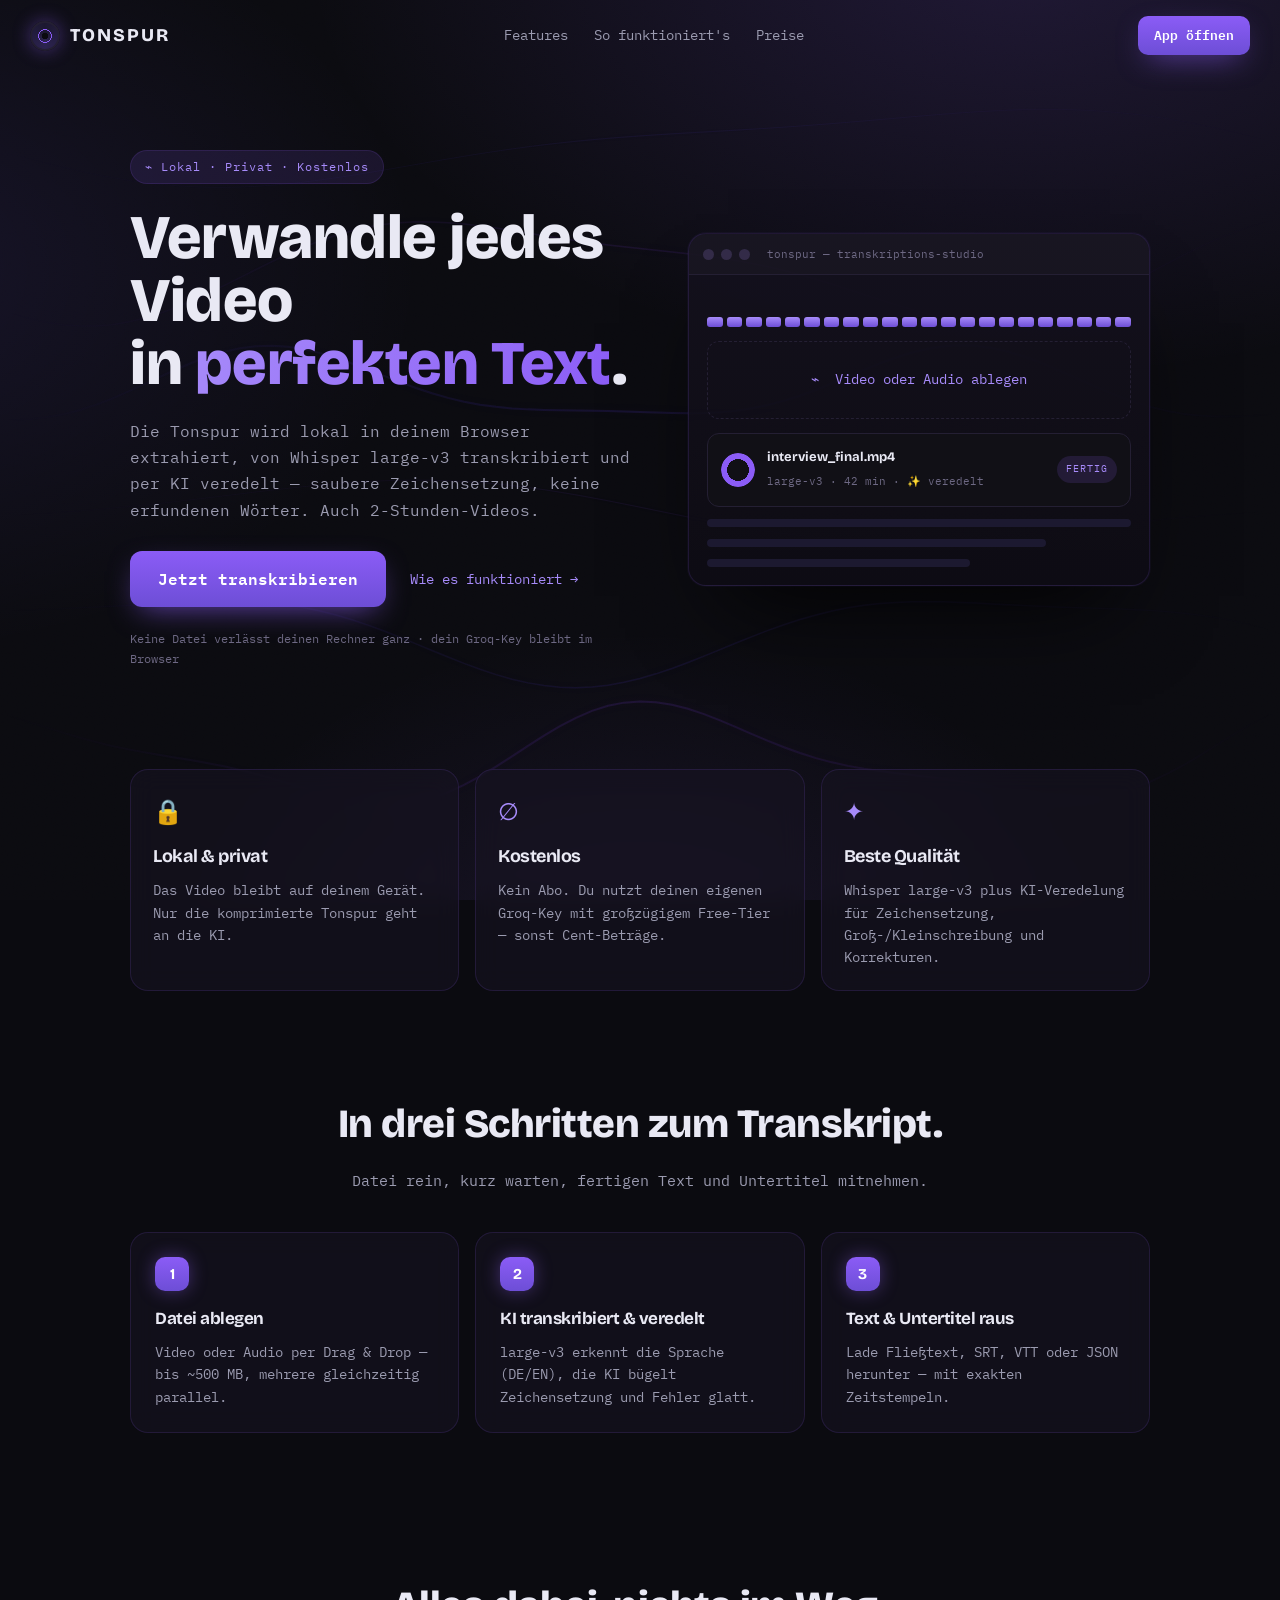
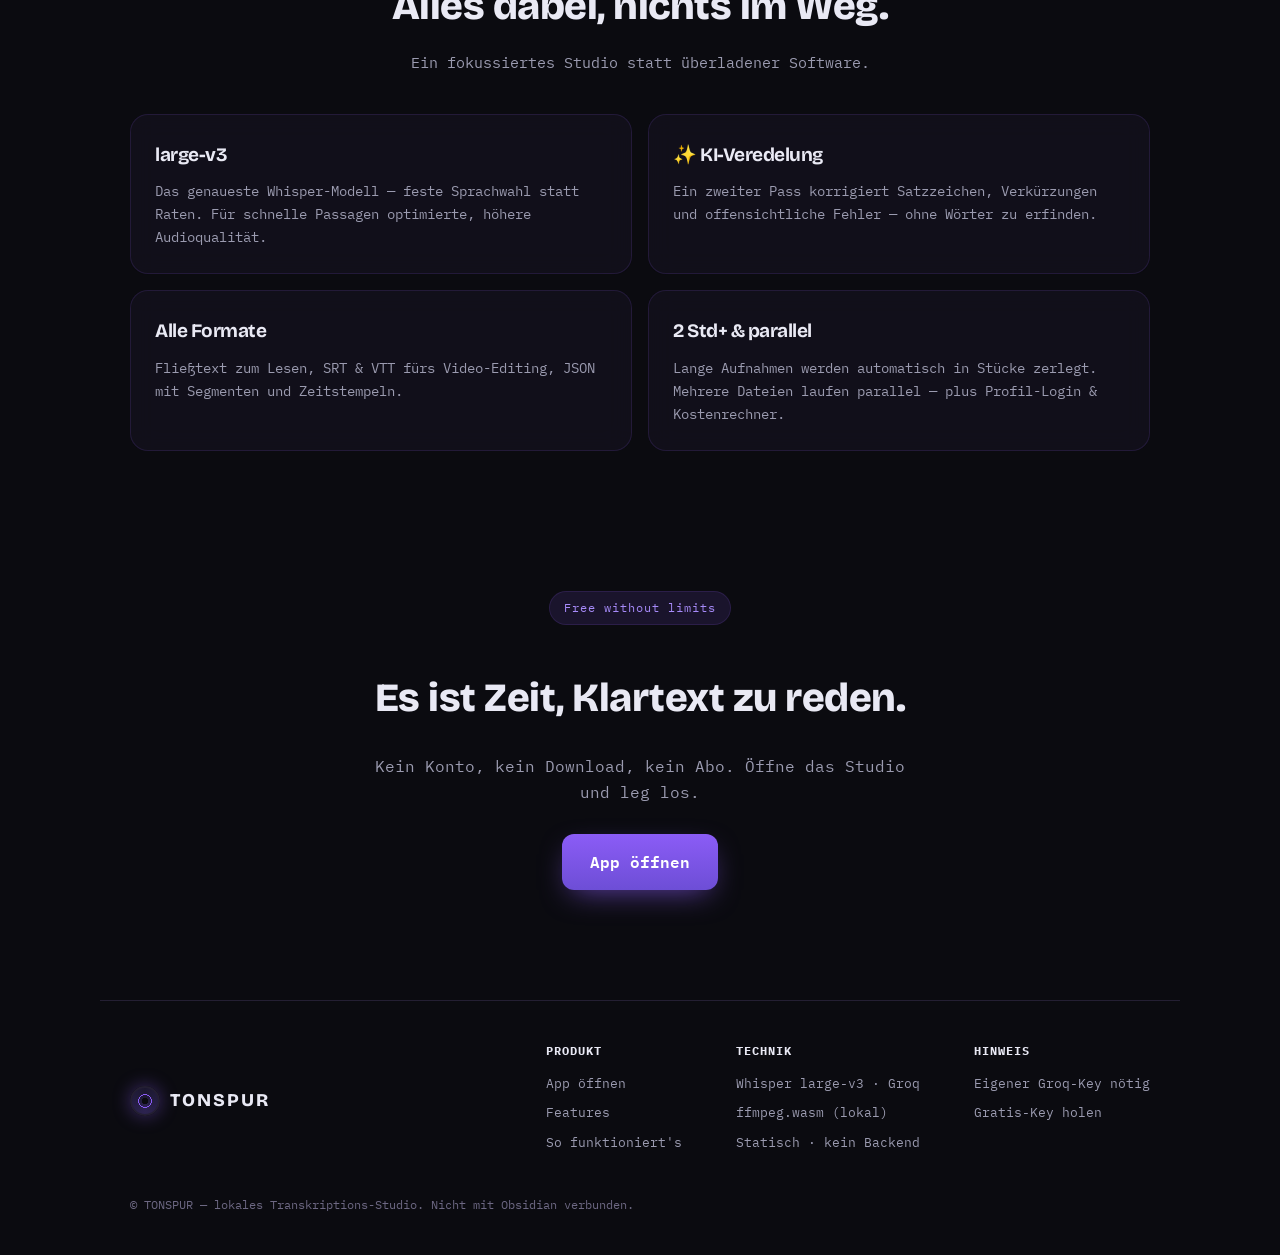
==== index.html @ 16cee94b "Calmer background: sparse signal impulses instead of many pulses Co-Authored-By: Claude Opus 4.8 <no" ====
<!DOCTYPE html>
<html lang="de">
<head>
<meta charset="utf-8">
<meta name="viewport" content="width=device-width, initial-scale=1">
<title>TONSPUR — Verwandle jedes Video in perfekten Text</title>
<meta name="description" content="Lokale Tonextraktion, KI-Transkription mit large-v3 und automatische Veredelung. Kostenlos, privat, in deinem Browser.">
<meta name="theme-color" content="#8b5cf6">
<link rel="icon" href="favicon.svg" type="image/svg+xml">
<link rel="mask-icon" href="favicon.svg" color="#8b5cf6">
<link rel="apple-touch-icon" href="favicon.svg">
<link rel="preconnect" href="https://fonts.googleapis.com">
<link rel="preconnect" href="https://fonts.gstatic.com" crossorigin>
<link href="https://fonts.googleapis.com/css2?family=Bricolage+Grotesque:opsz,wght@12..96,400;12..96,600;12..96,800&family=IBM+Plex+Mono:wght@400;500;600&display=swap" rel="stylesheet">
<link rel="stylesheet" href="landing.css?v=5">
</head>
<body>
<canvas id="bg" aria-hidden="true"></canvas>
<div class="grain" aria-hidden="true"></div>

<!-- NAV -->
<header class="nav" id="nav">
  <a class="logo" href="#top">
    <span class="reel" aria-hidden="true"></span>
    <span class="logo-txt">TONSPUR</span>
  </a>
  <nav class="nav-links">
    <a href="#features">Features</a>
    <a href="#how">So funktioniert's</a>
    <a href="#preise">Preise</a>
  </nav>
  <a class="btn btn-sm" href="app.html">App öffnen</a>
</header>

<main id="top">

  <!-- HERO -->
  <section class="hero">
    <div class="hero-txt reveal">
      <div class="pill">⌁ Lokal · Privat · Kostenlos</div>
      <h1>Verwandle jedes Video<br>in <span class="grad">perfekten Text</span>.</h1>
      <p class="lead">Die Tonspur wird lokal in deinem Browser extrahiert, von Whisper&nbsp;large-v3
        transkribiert und per KI veredelt — saubere Zeichensetzung, keine erfundenen Wörter.
        Auch 2-Stunden-Videos.</p>
      <div class="cta-row">
        <a class="btn btn-lg" href="app.html">Jetzt transkribieren</a>
        <a class="btn-ghost" href="#how">Wie es funktioniert →</a>
      </div>
      <div class="trust">Keine Datei verlässt deinen Rechner ganz · dein Groq-Key bleibt im Browser</div>
    </div>

    <!-- app mockup -->
    <div class="mock reveal" aria-hidden="true">
      <div class="mock-chrome"><span></span><span></span><span></span><i>tonspur — transkriptions-studio</i></div>
      <div class="mock-body">
        <div class="mock-eq" id="mockEq"></div>
        <div class="mock-drop">⌁ &nbsp;Video oder Audio ablegen</div>
        <div class="mock-job">
          <div class="mock-ring"></div>
          <div class="mock-jt">
            <b>interview_final.mp4</b>
            <span>large-v3 · 42 min · ✨ veredelt</span>
          </div>
          <div class="mock-badge">fertig</div>
        </div>
        <div class="mock-line"></div><div class="mock-line s"></div><div class="mock-line m"></div>
      </div>
    </div>
  </section>

  <!-- VALUE STRIP -->
  <section class="strip">
    <div class="vcard reveal"><div class="vi">🔒</div><h3>Lokal &amp; privat</h3><p>Das Video bleibt auf deinem Gerät. Nur die komprimierte Tonspur geht an die KI.</p></div>
    <div class="vcard reveal"><div class="vi">∅</div><h3>Kostenlos</h3><p>Kein Abo. Du nutzt deinen eigenen Groq-Key mit großzügigem Free-Tier — sonst Cent-Beträge.</p></div>
    <div class="vcard reveal"><div class="vi">✦</div><h3>Beste Qualität</h3><p>Whisper large-v3 plus KI-Veredelung für Zeichensetzung, Groß-/Kleinschreibung und Korrekturen.</p></div>
  </section>

  <!-- HOW -->
  <section class="section" id="how">
    <div class="section-h reveal">
      <h2>In drei Schritten zum Transkript.</h2>
      <p>Datei rein, kurz warten, fertigen Text und Untertitel mitnehmen.</p>
    </div>
    <div class="steps">
      <div class="step reveal"><span class="num">1</span><h3>Datei ablegen</h3><p>Video oder Audio per Drag &amp; Drop — bis ~500 MB, mehrere gleichzeitig parallel.</p></div>
      <div class="step reveal"><span class="num">2</span><h3>KI transkribiert &amp; veredelt</h3><p>large-v3 erkennt die Sprache (DE/EN), die KI bügelt Zeichensetzung und Fehler glatt.</p></div>
      <div class="step reveal"><span class="num">3</span><h3>Text &amp; Untertitel raus</h3><p>Lade Fließtext, SRT, VTT oder JSON herunter — mit exakten Zeitstempeln.</p></div>
    </div>
  </section>

  <!-- FEATURES -->
  <section class="section" id="features">
    <div class="section-h reveal">
      <h2>Alles dabei, nichts im Weg.</h2>
      <p>Ein fokussiertes Studio statt überladener Software.</p>
    </div>
    <div class="fgrid">
      <div class="fcard reveal"><h3>large-v3</h3><p>Das genaueste Whisper-Modell — feste Sprachwahl statt Raten. Für schnelle Passagen optimierte, höhere Audioqualität.</p></div>
      <div class="fcard reveal"><h3>✨ KI-Veredelung</h3><p>Ein zweiter Pass korrigiert Satzzeichen, Verkürzungen und offensichtliche Fehler — ohne Wörter zu erfinden.</p></div>
      <div class="fcard reveal"><h3>Alle Formate</h3><p>Fließtext zum Lesen, SRT &amp; VTT fürs Video-Editing, JSON mit Segmenten und Zeitstempeln.</p></div>
      <div class="fcard reveal"><h3>2 Std+ &amp; parallel</h3><p>Lange Aufnahmen werden automatisch in Stücke zerlegt. Mehrere Dateien laufen parallel — plus Profil-Login &amp; Kostenrechner.</p></div>
    </div>
  </section>

  <!-- PRICING / CTA -->
  <section class="section center" id="preise">
    <div class="reveal">
      <div class="pill">Free without limits</div>
      <h2 class="big">Es ist Zeit, Klartext zu reden.</h2>
      <p class="lead center">Kein Konto, kein Download, kein Abo. Öffne das Studio und leg los.</p>
      <a class="btn btn-lg" href="app.html">App öffnen</a>
    </div>
  </section>

  <footer class="foot">
    <div class="foot-top">
      <div class="foot-brand">
        <span class="reel" aria-hidden="true"></span>
        <span class="logo-txt">TONSPUR</span>
      </div>
      <div class="foot-cols">
        <div><b>Produkt</b><a href="app.html">App öffnen</a><a href="#features">Features</a><a href="#how">So funktioniert's</a></div>
        <div><b>Technik</b><span>Whisper large-v3 · Groq</span><span>ffmpeg.wasm (lokal)</span><span>Statisch · kein Backend</span></div>
        <div><b>Hinweis</b><span>Eigener Groq-Key nötig</span><a href="https://console.groq.com/keys" target="_blank" rel="noopener">Gratis-Key holen</a></div>
      </div>
    </div>
    <div class="foot-bottom">© TONSPUR — lokales Transkriptions-Studio. Nicht mit Obsidian verbunden.</div>
  </footer>

</main>

<script src="bg.js?v=6"></script>
<script src="landing.js?v=5"></script>
</body>
</html>
---- landing.css ----
/* TONSPUR landing — Obsidian dark + violet */
:root{
  --ink:#0b0b10;
  --ink2:#111016;
  --panel:rgba(24,21,36,.55);
  --line:rgba(139,92,246,.14);
  --line2:#241f33;
  --cream:#e9e9f4;
  --mut:#9b9bb0;
  --mut2:#6d6883;
  --accent:#8b5cf6;
  --accent-2:#a78bfa;
  --accent-deep:#6d4ed6;
  --r:18px;
}
*{box-sizing:border-box}
html{scroll-behavior:smooth}
body{margin:0;background:var(--ink);color:var(--cream);overflow-x:hidden;
  font-family:"IBM Plex Mono",ui-monospace,monospace;font-size:15px;line-height:1.65}
#bg{position:fixed;inset:0;z-index:0;display:block;
  background:
    radial-gradient(1200px 720px at 80% -6%, rgba(139,92,246,.16), transparent 60%),
    radial-gradient(1000px 700px at -10% 30%, rgba(124,92,255,.10), transparent 55%),
    radial-gradient(800px 600px at 50% 110%, rgba(139,92,246,.10), transparent 60%),
    var(--ink);}
.grain{position:fixed;inset:0;z-index:1;pointer-events:none;opacity:.05;mix-blend-mode:overlay;
  background-image:url("data:image/svg+xml,%3Csvg xmlns='http://www.w3.org/2000/svg' width='140' height='140'%3E%3Cfilter id='n'%3E%3CfeTurbulence type='fractalNoise' baseFrequency='.9' numOctaves='2'/%3E%3C/filter%3E%3Crect width='100%25' height='100%25' filter='url(%23n)'/%3E%3C/svg%3E");}
a{color:inherit;text-decoration:none}
h1,h2,h3{font-family:"Bricolage Grotesque",sans-serif;letter-spacing:-.5px;margin:0}
.grad{background:linear-gradient(120deg,var(--accent-2),var(--accent));-webkit-background-clip:text;background-clip:text;color:transparent}

/* reel logo */
.reel{width:30px;height:30px;border-radius:50%;flex:none;display:inline-block;vertical-align:middle;
  background:
    radial-gradient(circle at 50% 50%, var(--ink) 0 17%, transparent 18%),
    radial-gradient(circle at 50% 50%, transparent 0 32%, var(--accent) 33% 37%, transparent 38%),
    conic-gradient(from 0deg,#1c1830,#2c2350,#1c1830);
  border:2px solid var(--line2);box-shadow:0 0 18px rgba(139,92,246,.4);animation:spin 7s linear infinite}
@keyframes spin{to{transform:rotate(360deg)}}

/* ---- buttons ---- */
.btn{display:inline-flex;align-items:center;gap:8px;font-family:inherit;font-weight:600;cursor:pointer;
  background:linear-gradient(180deg,var(--accent),var(--accent-deep));color:#fff;border:0;
  border-radius:12px;padding:13px 22px;font-size:15px;transition:.18s;
  box-shadow:0 10px 30px -10px rgba(139,92,246,.7)}
.btn:hover{transform:translateY(-2px);box-shadow:0 16px 40px -12px rgba(139,92,246,.85)}
.btn-sm{padding:9px 16px;font-size:13px;border-radius:10px}
.btn-lg{padding:15px 28px;font-size:16px}
.btn-ghost{color:var(--accent-2);font-size:14px;padding:13px 6px;transition:.15s}
.btn-ghost:hover{color:var(--cream)}

/* ---- nav ---- */
.nav{position:fixed;top:0;left:0;right:0;z-index:30;display:flex;align-items:center;
  justify-content:space-between;gap:20px;padding:16px 30px;transition:.25s;
  border-bottom:1px solid transparent}
.nav.scrolled{background:rgba(11,11,16,.72);backdrop-filter:blur(12px);border-bottom-color:var(--line)}
.logo{display:flex;align-items:center;gap:10px}
.logo-txt{font-family:"Bricolage Grotesque",sans-serif;font-weight:800;letter-spacing:2px;font-size:18px}
.nav-links{display:flex;gap:26px}
.nav-links a{color:var(--mut);font-size:14px;transition:.15s}
.nav-links a:hover{color:var(--cream)}
@media(max-width:720px){.nav-links{display:none}}

/* ---- hero ---- */
main{position:relative;z-index:10}
.hero{max-width:1080px;margin:0 auto;padding:150px 30px 70px;
  display:grid;grid-template-columns:1.05fr .95fr;gap:48px;align-items:center}
@media(max-width:880px){.hero{grid-template-columns:1fr;padding-top:120px;gap:40px}}
.pill{display:inline-block;font-size:12px;letter-spacing:1px;color:var(--accent-2);
  background:rgba(139,92,246,.12);border:1px solid var(--line);border-radius:999px;
  padding:6px 14px;margin-bottom:22px}
h1{font-size:clamp(38px,6vw,62px);font-weight:800;line-height:1.02}
.lead{color:var(--mut);font-size:16px;margin:22px 0 28px;max-width:560px}
.lead.center{margin-left:auto;margin-right:auto}
.cta-row{display:flex;align-items:center;gap:18px;flex-wrap:wrap}
.trust{color:var(--mut2);font-size:12px;margin-top:22px}

/* hero mockup */
.mock{border-radius:var(--r);overflow:hidden;border:1px solid var(--line);
  background:linear-gradient(180deg,rgba(20,17,30,.9),rgba(14,12,20,.92));
  box-shadow:0 50px 90px -40px rgba(0,0,0,.9), 0 0 0 1px rgba(139,92,246,.05);
  animation:float 7s ease-in-out infinite}
@keyframes float{0%,100%{transform:translateY(0)}50%{transform:translateY(-12px)}}
.mock-chrome{display:flex;align-items:center;gap:7px;padding:11px 14px;border-bottom:1px solid var(--line2);
  background:rgba(255,255,255,.02)}
.mock-chrome span{width:11px;height:11px;border-radius:50%;background:#332b48}
.mock-chrome i{margin-left:10px;font-style:normal;font-size:11px;color:var(--mut2)}
.mock-body{padding:18px}
.mock-eq{display:flex;gap:4px;align-items:flex-end;height:34px;margin-bottom:14px}
.mock-eq span{flex:1;border-radius:3px;background:linear-gradient(var(--accent-2),var(--accent-deep));
  height:30%;animation:bounce 1.1s ease-in-out infinite}
@keyframes bounce{0%,100%{height:15%}50%{height:95%}}
.mock-drop{border:1.5px dashed var(--line2);border-radius:12px;padding:26px;text-align:center;
  color:var(--accent-2);font-size:14px;margin-bottom:14px}
.mock-job{display:flex;align-items:center;gap:12px;background:var(--ink2);border:1px solid var(--line2);
  border-radius:12px;padding:13px}
.mock-ring{width:34px;height:34px;border-radius:50%;flex:none;
  background:conic-gradient(var(--accent) 100%, transparent 0);
  -webkit-mask:radial-gradient(circle 11px at 50% 50%, transparent 98%, #000 100%);
          mask:radial-gradient(circle 11px at 50% 50%, transparent 98%, #000 100%)}
.mock-jt{flex:1;min-width:0}
.mock-jt b{font-family:"Bricolage Grotesque",sans-serif;font-size:13px;display:block}
.mock-jt span{font-size:11px;color:var(--mut2)}
.mock-badge{font-size:10px;letter-spacing:1px;text-transform:uppercase;color:var(--accent-2);
  background:rgba(139,92,246,.14);padding:5px 9px;border-radius:999px}
.mock-line{height:8px;border-radius:5px;background:#1c1930;margin-top:12px}
.mock-line.s{width:80%}.mock-line.m{width:62%}

/* ---- strip ---- */
.strip{max-width:1080px;margin:0 auto;padding:30px;display:grid;grid-template-columns:repeat(3,1fr);gap:16px}
@media(max-width:780px){.strip{grid-template-columns:1fr}}
.vcard{background:var(--panel);border:1px solid var(--line);border-radius:var(--r);padding:22px;
  backdrop-filter:blur(12px)}
.vi{font-size:24px;margin-bottom:10px;color:var(--accent-2)}
.vcard h3{font-size:18px;margin-bottom:8px}
.vcard p{color:var(--mut);font-size:13.5px;margin:0}

/* ---- sections ---- */
.section{max-width:1080px;margin:0 auto;padding:70px 30px}
.section.center{text-align:center}
.section-h{max-width:640px;margin:0 auto 38px;text-align:center}
.section-h h2,h2.big{font-size:clamp(28px,4vw,40px);font-weight:800}
.section-h p{color:var(--mut);margin-top:12px}
h2.big{margin:18px 0 14px}

.steps{display:grid;grid-template-columns:repeat(3,1fr);gap:16px}
@media(max-width:780px){.steps{grid-template-columns:1fr}}
.step{background:var(--panel);border:1px solid var(--line);border-radius:var(--r);padding:24px;
  backdrop-filter:blur(12px)}
.step .num{display:inline-grid;place-items:center;width:34px;height:34px;border-radius:10px;
  background:linear-gradient(180deg,var(--accent),var(--accent-deep));color:#fff;font-weight:700;
  font-family:"Bricolage Grotesque",sans-serif;margin-bottom:14px;box-shadow:0 0 18px rgba(139,92,246,.4)}
.step h3{font-size:17px;margin-bottom:8px}
.step p{color:var(--mut);font-size:13.5px;margin:0}

.fgrid{display:grid;grid-template-columns:repeat(2,1fr);gap:16px}
@media(max-width:680px){.fgrid{grid-template-columns:1fr}}
.fcard{background:var(--panel);border:1px solid var(--line);border-radius:var(--r);padding:24px;
  backdrop-filter:blur(12px);transition:.2s}
.fcard:hover{transform:translateY(-3px);border-color:rgba(139,92,246,.35)}
.fcard h3{font-size:19px;margin-bottom:10px;color:var(--cream)}
.fcard p{color:var(--mut);font-size:14px;margin:0}

/* ---- footer ---- */
.foot{max-width:1080px;margin:40px auto 0;padding:40px 30px;border-top:1px solid var(--line2)}
.foot-top{display:flex;justify-content:space-between;gap:40px;flex-wrap:wrap}
.foot-brand{display:flex;align-items:center;gap:10px}
.foot-cols{display:flex;gap:54px;flex-wrap:wrap}
.foot-cols b{display:block;font-size:12px;letter-spacing:1px;text-transform:uppercase;color:var(--cream);margin-bottom:12px;font-family:inherit}
.foot-cols a,.foot-cols span{display:block;color:var(--mut);font-size:13px;margin-bottom:8px}
.foot-cols a:hover{color:var(--accent-2)}
.foot-bottom{color:var(--mut2);font-size:12px;margin-top:34px}

/* ---- reveal motion ---- */
.reveal{opacity:0;transform:translateY(22px);transition:opacity .7s ease,transform .7s cubic-bezier(.2,.8,.2,1)}
.reveal.in{opacity:1;transform:none}
@media(prefers-reduced-motion:reduce){
  *{animation:none!important}
  .reveal{opacity:1;transform:none;transition:none}
  html{scroll-behavior:auto}
}
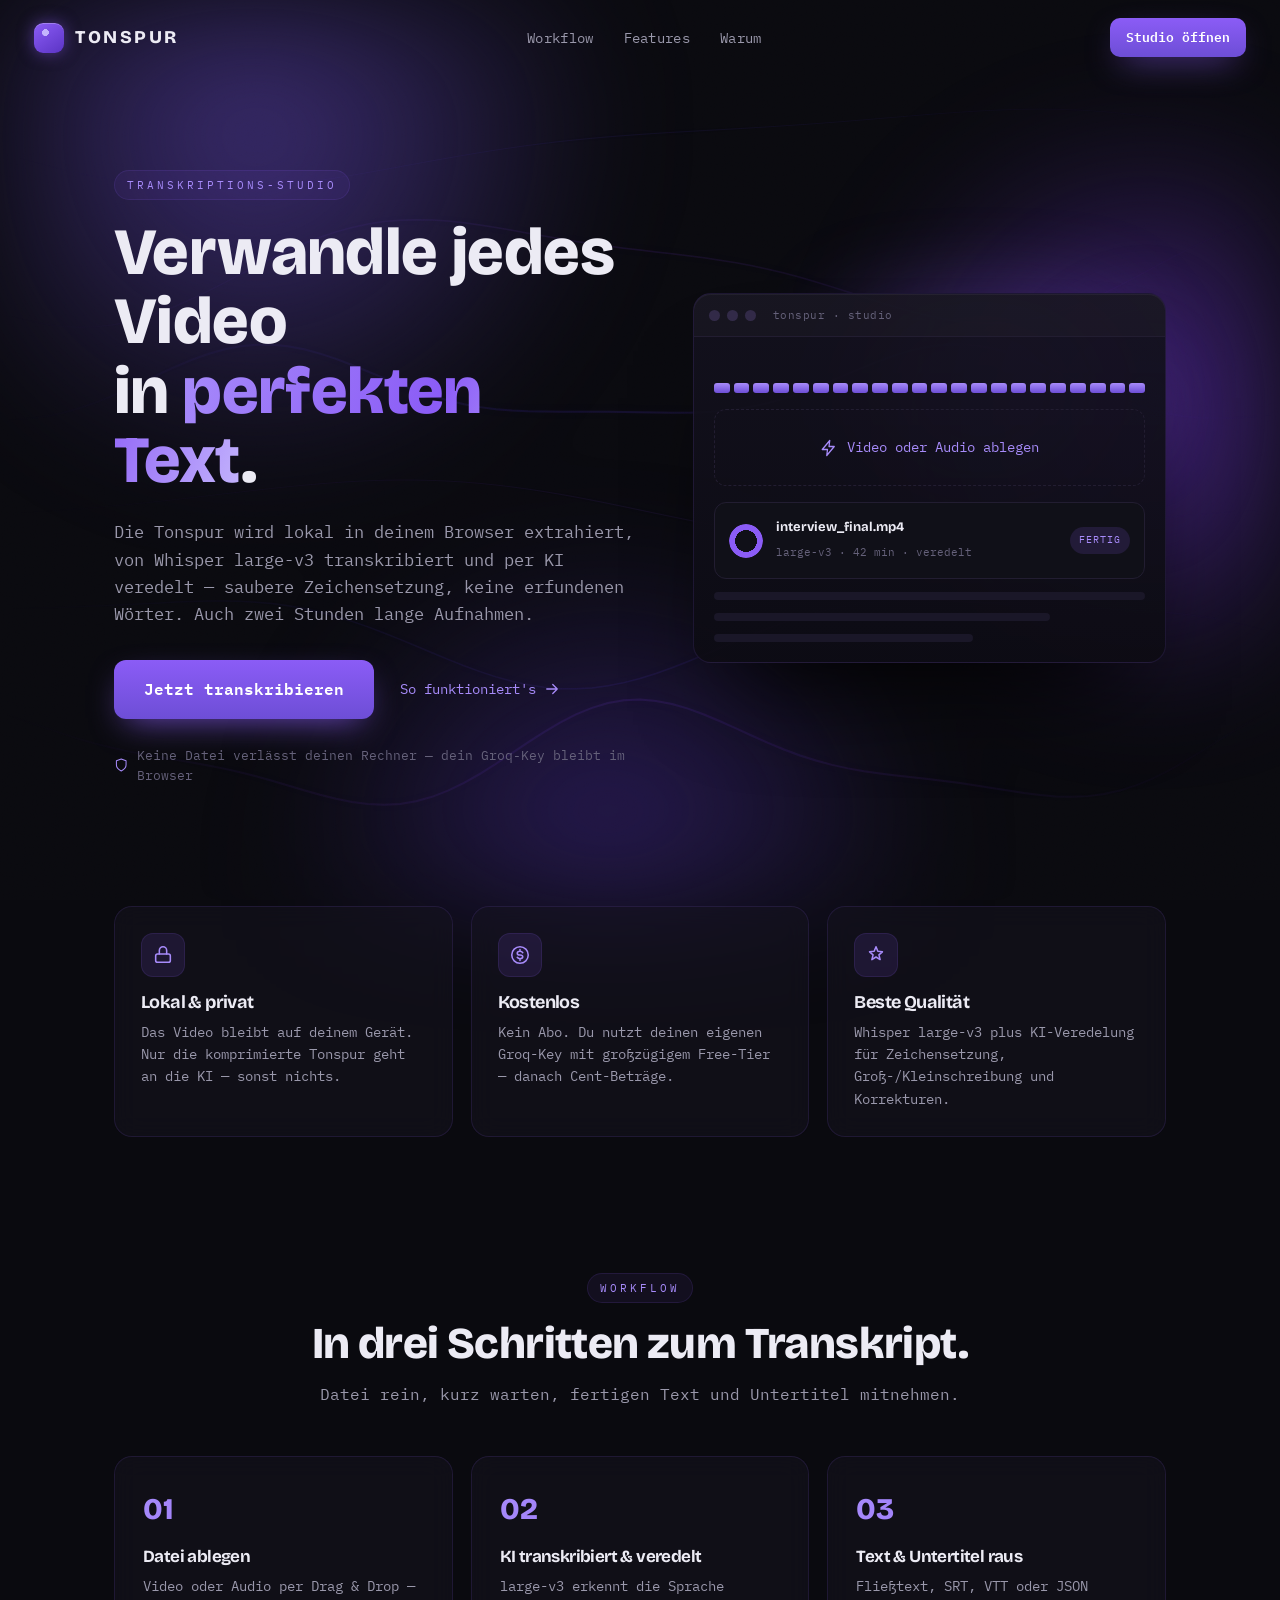
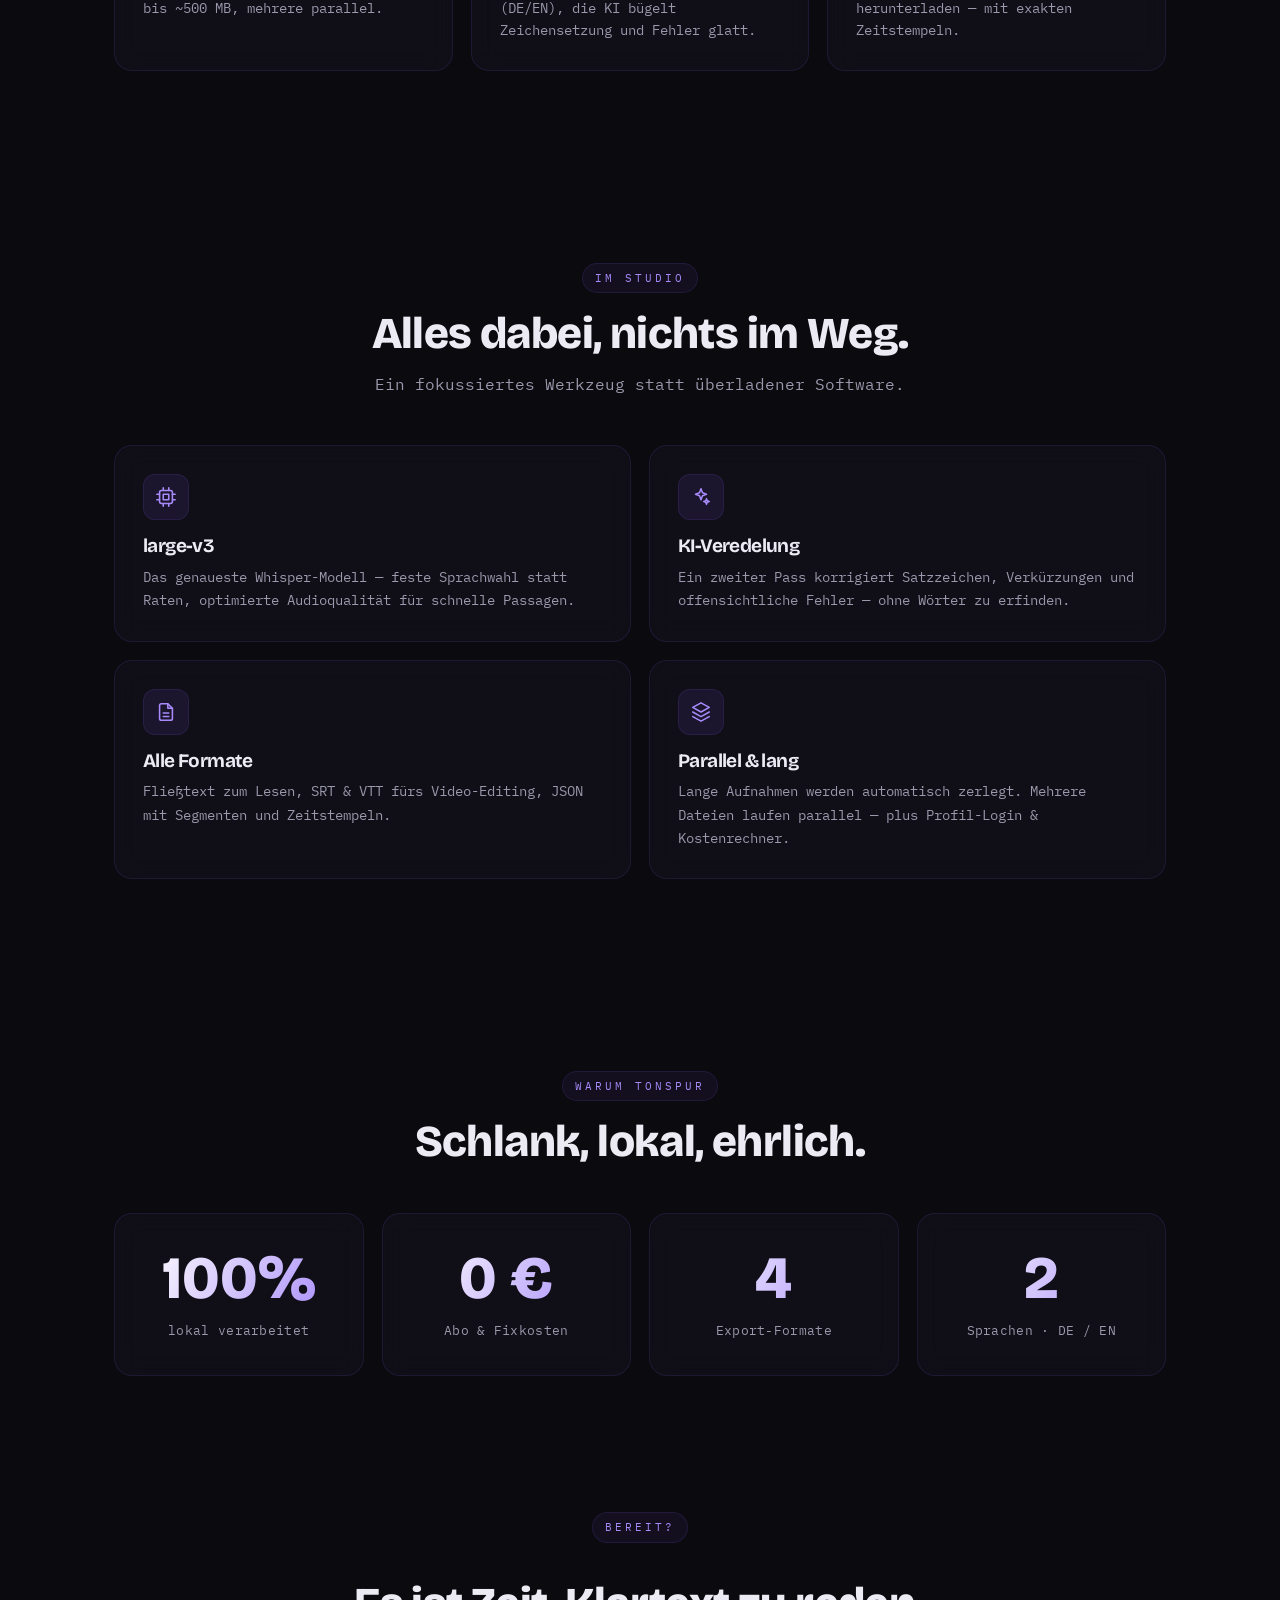
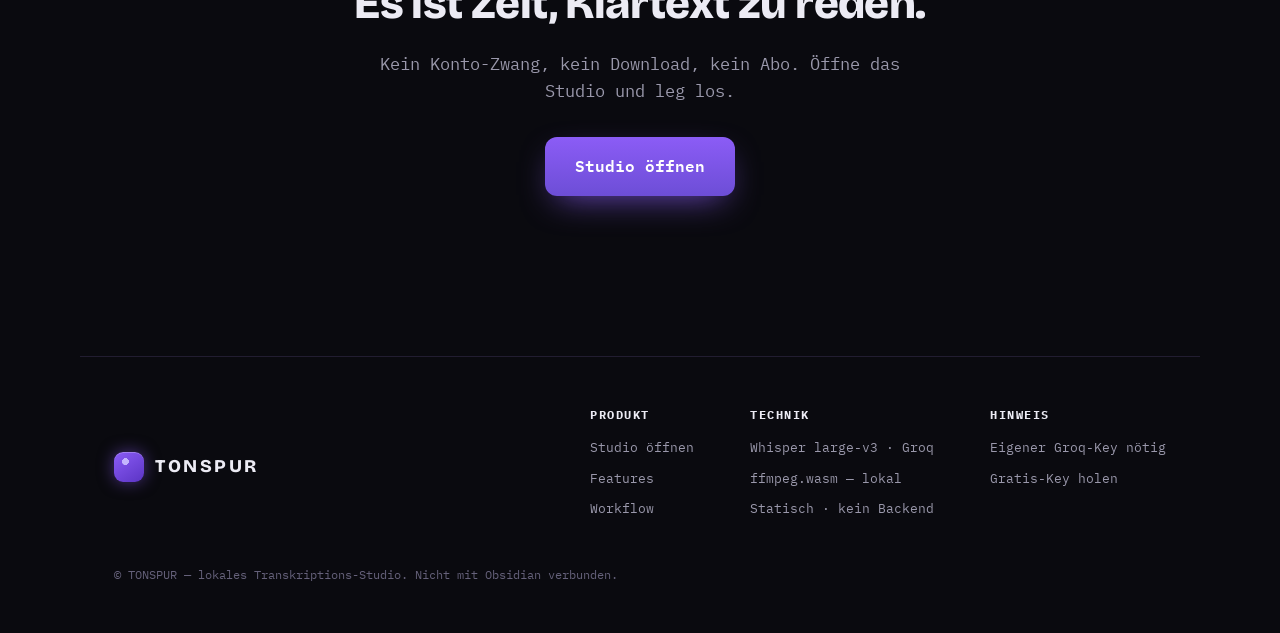
==== commit ff6c1f9e: "Landing redesign: aurora motion, count-up stats, SVG icons, Obsidian-grade polish Co-Authored-By: Cl" ====
--- a/index.html
+++ b/index.html
@@ -12,10 +12,11 @@
 <link rel="preconnect" href="https://fonts.googleapis.com">
 <link rel="preconnect" href="https://fonts.gstatic.com" crossorigin>
 <link href="https://fonts.googleapis.com/css2?family=Bricolage+Grotesque:opsz,wght@12..96,400;12..96,600;12..96,800&family=IBM+Plex+Mono:wght@400;500;600&display=swap" rel="stylesheet">
-<link rel="stylesheet" href="landing.css?v=5">
+<link rel="stylesheet" href="landing.css?v=7">
 </head>
 <body>
 <canvas id="bg" aria-hidden="true"></canvas>
+<div class="aurora" aria-hidden="true"><span class="o o1"></span><span class="o o2"></span><span class="o o3"></span></div>
 <div class="grain" aria-hidden="true"></div>
 
 <!-- NAV -->
@@ -25,11 +26,11 @@
     <span class="logo-txt">TONSPUR</span>
   </a>
   <nav class="nav-links">
+    <a href="#how">Workflow</a>
     <a href="#features">Features</a>
-    <a href="#how">So funktioniert's</a>
-    <a href="#preise">Preise</a>
+    <a href="#stats">Warum</a>
   </nav>
-  <a class="btn btn-sm" href="app.html">App öffnen</a>
+  <a class="btn btn-sm" href="app.html">Studio öffnen</a>
 </header>
 
 <main id="top">
@@ -37,90 +38,119 @@
   <!-- HERO -->
   <section class="hero">
     <div class="hero-txt reveal">
-      <div class="pill">⌁ Lokal · Privat · Kostenlos</div>
+      <div class="kicker">Transkriptions-Studio</div>
       <h1>Verwandle jedes Video<br>in <span class="grad">perfekten Text</span>.</h1>
       <p class="lead">Die Tonspur wird lokal in deinem Browser extrahiert, von Whisper&nbsp;large-v3
         transkribiert und per KI veredelt — saubere Zeichensetzung, keine erfundenen Wörter.
-        Auch 2-Stunden-Videos.</p>
+        Auch zwei Stunden lange Aufnahmen.</p>
       <div class="cta-row">
         <a class="btn btn-lg" href="app.html">Jetzt transkribieren</a>
-        <a class="btn-ghost" href="#how">Wie es funktioniert →</a>
+        <a class="btn-ghost" href="#how">So funktioniert's
+          <svg viewBox="0 0 24 24" class="i"><path d="M5 12h14M13 6l6 6-6 6"/></svg></a>
       </div>
-      <div class="trust">Keine Datei verlässt deinen Rechner ganz · dein Groq-Key bleibt im Browser</div>
+      <div class="trust">
+        <svg viewBox="0 0 24 24" class="i"><path d="M12 22s8-4 8-10V5l-8-3-8 3v7c0 6 8 10 8 10z"/></svg>
+        Keine Datei verlässt deinen Rechner — dein Groq-Key bleibt im Browser
+      </div>
     </div>
 
-    <!-- app mockup -->
+    <!-- product mockup -->
     <div class="mock reveal" aria-hidden="true">
-      <div class="mock-chrome"><span></span><span></span><span></span><i>tonspur — transkriptions-studio</i></div>
-      <div class="mock-body">
-        <div class="mock-eq" id="mockEq"></div>
-        <div class="mock-drop">⌁ &nbsp;Video oder Audio ablegen</div>
-        <div class="mock-job">
-          <div class="mock-ring"></div>
-          <div class="mock-jt">
-            <b>interview_final.mp4</b>
-            <span>large-v3 · 42 min · ✨ veredelt</span>
+      <div class="mock-glow"></div>
+      <div class="mock-win">
+        <div class="mock-chrome"><span></span><span></span><span></span><i>tonspur · studio</i></div>
+        <div class="mock-body">
+          <div class="mock-eq" id="mockEq"></div>
+          <div class="mock-drop">
+            <svg viewBox="0 0 24 24" class="i"><path d="M13 2 3 14h7l-1 8 10-12h-7z"/></svg>
+            Video oder Audio ablegen
           </div>
-          <div class="mock-badge">fertig</div>
+          <div class="mock-job">
+            <div class="mock-ring"></div>
+            <div class="mock-jt"><b>interview_final.mp4</b><span>large-v3 · 42 min · veredelt</span></div>
+            <div class="mock-badge">fertig</div>
+          </div>
+          <div class="mock-line"></div><div class="mock-line s"></div><div class="mock-line m"></div>
         </div>
-        <div class="mock-line"></div><div class="mock-line s"></div><div class="mock-line m"></div>
       </div>
     </div>
   </section>
 
   <!-- VALUE STRIP -->
   <section class="strip">
-    <div class="vcard reveal"><div class="vi">🔒</div><h3>Lokal &amp; privat</h3><p>Das Video bleibt auf deinem Gerät. Nur die komprimierte Tonspur geht an die KI.</p></div>
-    <div class="vcard reveal"><div class="vi">∅</div><h3>Kostenlos</h3><p>Kein Abo. Du nutzt deinen eigenen Groq-Key mit großzügigem Free-Tier — sonst Cent-Beträge.</p></div>
-    <div class="vcard reveal"><div class="vi">✦</div><h3>Beste Qualität</h3><p>Whisper large-v3 plus KI-Veredelung für Zeichensetzung, Groß-/Kleinschreibung und Korrekturen.</p></div>
+    <div class="vcard reveal">
+      <span class="vi"><svg viewBox="0 0 24 24" class="i"><rect x="4" y="11" width="16" height="9" rx="2"/><path d="M8 11V7a4 4 0 0 1 8 0v4"/></svg></span>
+      <h3>Lokal &amp; privat</h3><p>Das Video bleibt auf deinem Gerät. Nur die komprimierte Tonspur geht an die KI — sonst nichts.</p>
+    </div>
+    <div class="vcard reveal">
+      <span class="vi"><svg viewBox="0 0 24 24" class="i"><circle cx="12" cy="12" r="9"/><path d="M15 9.5a3.5 3 0 0 0-3-1.5c-1.7 0-3 .9-3 2s1.3 2 3 2 3 1 3 2-1.3 2-3 2a3.5 3 0 0 1-3-1.5M12 6v1.5M12 16.5V18"/></svg></span>
+      <h3>Kostenlos</h3><p>Kein Abo. Du nutzt deinen eigenen Groq-Key mit großzügigem Free-Tier — danach Cent-Beträge.</p>
+    </div>
+    <div class="vcard reveal">
+      <span class="vi"><svg viewBox="0 0 24 24" class="i"><path d="M12 3l2 5 5 .5-3.8 3.3L16.5 17 12 14.2 7.5 17l1.3-5.2L5 8.5 10 8z"/></svg></span>
+      <h3>Beste Qualität</h3><p>Whisper large-v3 plus KI-Veredelung für Zeichensetzung, Groß-/Kleinschreibung und Korrekturen.</p>
+    </div>
   </section>
 
   <!-- HOW -->
   <section class="section" id="how">
     <div class="section-h reveal">
+      <div class="kicker">Workflow</div>
       <h2>In drei Schritten zum Transkript.</h2>
       <p>Datei rein, kurz warten, fertigen Text und Untertitel mitnehmen.</p>
     </div>
     <div class="steps">
-      <div class="step reveal"><span class="num">1</span><h3>Datei ablegen</h3><p>Video oder Audio per Drag &amp; Drop — bis ~500 MB, mehrere gleichzeitig parallel.</p></div>
-      <div class="step reveal"><span class="num">2</span><h3>KI transkribiert &amp; veredelt</h3><p>large-v3 erkennt die Sprache (DE/EN), die KI bügelt Zeichensetzung und Fehler glatt.</p></div>
-      <div class="step reveal"><span class="num">3</span><h3>Text &amp; Untertitel raus</h3><p>Lade Fließtext, SRT, VTT oder JSON herunter — mit exakten Zeitstempeln.</p></div>
+      <div class="step reveal"><span class="num">01</span><h3>Datei ablegen</h3><p>Video oder Audio per Drag &amp; Drop — bis ~500 MB, mehrere parallel.</p></div>
+      <div class="step reveal"><span class="num">02</span><h3>KI transkribiert &amp; veredelt</h3><p>large-v3 erkennt die Sprache (DE/EN), die KI bügelt Zeichensetzung und Fehler glatt.</p></div>
+      <div class="step reveal"><span class="num">03</span><h3>Text &amp; Untertitel raus</h3><p>Fließtext, SRT, VTT oder JSON herunterladen — mit exakten Zeitstempeln.</p></div>
     </div>
   </section>
 
   <!-- FEATURES -->
   <section class="section" id="features">
     <div class="section-h reveal">
+      <div class="kicker">Im Studio</div>
       <h2>Alles dabei, nichts im Weg.</h2>
-      <p>Ein fokussiertes Studio statt überladener Software.</p>
+      <p>Ein fokussiertes Werkzeug statt überladener Software.</p>
     </div>
     <div class="fgrid">
-      <div class="fcard reveal"><h3>large-v3</h3><p>Das genaueste Whisper-Modell — feste Sprachwahl statt Raten. Für schnelle Passagen optimierte, höhere Audioqualität.</p></div>
-      <div class="fcard reveal"><h3>✨ KI-Veredelung</h3><p>Ein zweiter Pass korrigiert Satzzeichen, Verkürzungen und offensichtliche Fehler — ohne Wörter zu erfinden.</p></div>
-      <div class="fcard reveal"><h3>Alle Formate</h3><p>Fließtext zum Lesen, SRT &amp; VTT fürs Video-Editing, JSON mit Segmenten und Zeitstempeln.</p></div>
-      <div class="fcard reveal"><h3>2 Std+ &amp; parallel</h3><p>Lange Aufnahmen werden automatisch in Stücke zerlegt. Mehrere Dateien laufen parallel — plus Profil-Login &amp; Kostenrechner.</p></div>
+      <div class="fcard reveal"><span class="fi"><svg viewBox="0 0 24 24" class="i"><rect x="5" y="5" width="14" height="14" rx="2"/><path d="M9 9h6v6H9zM2 9h3M2 15h3M19 9h3M19 15h3M9 2v3M15 2v3M9 19v3M15 19v3"/></svg></span><h3>large-v3</h3><p>Das genaueste Whisper-Modell — feste Sprachwahl statt Raten, optimierte Audioqualität für schnelle Passagen.</p></div>
+      <div class="fcard reveal"><span class="fi"><svg viewBox="0 0 24 24" class="i"><path d="M12 3l1.6 4.4L18 9l-4.4 1.6L12 15l-1.6-4.4L6 9l4.4-1.6zM18 14l.8 2.2L21 17l-2.2.8L18 20l-.8-2.2L15 17l2.2-.8z"/></svg></span><h3>KI-Veredelung</h3><p>Ein zweiter Pass korrigiert Satzzeichen, Verkürzungen und offensichtliche Fehler — ohne Wörter zu erfinden.</p></div>
+      <div class="fcard reveal"><span class="fi"><svg viewBox="0 0 24 24" class="i"><path d="M14 3H7a2 2 0 0 0-2 2v14a2 2 0 0 0 2 2h10a2 2 0 0 0 2-2V8z"/><path d="M14 3v5h5M9 13h6M9 17h6"/></svg></span><h3>Alle Formate</h3><p>Fließtext zum Lesen, SRT &amp; VTT fürs Video-Editing, JSON mit Segmenten und Zeitstempeln.</p></div>
+      <div class="fcard reveal"><span class="fi"><svg viewBox="0 0 24 24" class="i"><path d="M12 2 3 7l9 5 9-5zM3 12l9 5 9-5M3 17l9 5 9-5"/></svg></span><h3>Parallel &amp; lang</h3><p>Lange Aufnahmen werden automatisch zerlegt. Mehrere Dateien laufen parallel — plus Profil-Login &amp; Kostenrechner.</p></div>
     </div>
   </section>
 
-  <!-- PRICING / CTA -->
-  <section class="section center" id="preise">
+  <!-- STATS (count-up) -->
+  <section class="section stats" id="stats">
+    <div class="section-h reveal">
+      <div class="kicker">Warum TONSPUR</div>
+      <h2>Schlank, lokal, ehrlich.</h2>
+    </div>
+    <div class="stat-grid reveal">
+      <div class="statc"><div class="num" data-count="100" data-suffix="%">0</div><div class="lab">lokal verarbeitet</div></div>
+      <div class="statc"><div class="num" data-count="0" data-suffix=" €">0</div><div class="lab">Abo &amp; Fixkosten</div></div>
+      <div class="statc"><div class="num" data-count="4">0</div><div class="lab">Export-Formate</div></div>
+      <div class="statc"><div class="num" data-count="2">0</div><div class="lab">Sprachen · DE / EN</div></div>
+    </div>
+  </section>
+
+  <!-- FINAL CTA -->
+  <section class="section center cta-final">
     <div class="reveal">
-      <div class="pill">Free without limits</div>
+      <div class="kicker">Bereit?</div>
       <h2 class="big">Es ist Zeit, Klartext zu reden.</h2>
-      <p class="lead center">Kein Konto, kein Download, kein Abo. Öffne das Studio und leg los.</p>
-      <a class="btn btn-lg" href="app.html">App öffnen</a>
+      <p class="lead center">Kein Konto-Zwang, kein Download, kein Abo. Öffne das Studio und leg los.</p>
+      <a class="btn btn-lg" href="app.html">Studio öffnen</a>
     </div>
   </section>
 
   <footer class="foot">
     <div class="foot-top">
-      <div class="foot-brand">
-        <span class="reel" aria-hidden="true"></span>
-        <span class="logo-txt">TONSPUR</span>
-      </div>
+      <div class="foot-brand"><span class="reel" aria-hidden="true"></span><span class="logo-txt">TONSPUR</span></div>
       <div class="foot-cols">
-        <div><b>Produkt</b><a href="app.html">App öffnen</a><a href="#features">Features</a><a href="#how">So funktioniert's</a></div>
-        <div><b>Technik</b><span>Whisper large-v3 · Groq</span><span>ffmpeg.wasm (lokal)</span><span>Statisch · kein Backend</span></div>
+        <div><b>Produkt</b><a href="app.html">Studio öffnen</a><a href="#features">Features</a><a href="#how">Workflow</a></div>
+        <div><b>Technik</b><span>Whisper large-v3 · Groq</span><span>ffmpeg.wasm — lokal</span><span>Statisch · kein Backend</span></div>
         <div><b>Hinweis</b><span>Eigener Groq-Key nötig</span><a href="https://console.groq.com/keys" target="_blank" rel="noopener">Gratis-Key holen</a></div>
       </div>
     </div>
@@ -129,7 +159,7 @@
 
 </main>
 
-<script src="bg.js?v=6"></script>
-<script src="landing.js?v=5"></script>
+<script src="bg.js?v=7"></script>
+<script src="landing.js?v=7"></script>
 </body>
 </html>
--- a/landing.css
+++ b/landing.css
@@ -1,158 +1,172 @@
-/* TONSPUR landing — Obsidian dark + violet */
+/* TONSPUR landing — Obsidian-grade dark + violet, premium & calm */
 :root{
-  --ink:#0b0b10;
-  --ink2:#111016;
-  --panel:rgba(24,21,36,.55);
-  --line:rgba(139,92,246,.14);
-  --line2:#241f33;
-  --cream:#e9e9f4;
-  --mut:#9b9bb0;
-  --mut2:#6d6883;
+  --ink:#0a0a0f;
+  --ink2:#101018;
+  --panel:rgba(22,20,32,.5);
+  --line:rgba(139,92,246,.13);
+  --line2:#221d31;
+  --cream:#ecebf4;
+  --mut:#9a98ab;
+  --mut2:#65617a;
   --accent:#8b5cf6;
   --accent-2:#a78bfa;
   --accent-deep:#6d4ed6;
   --r:18px;
+  --maxw:1120px;
 }
 *{box-sizing:border-box}
 html{scroll-behavior:smooth}
 body{margin:0;background:var(--ink);color:var(--cream);overflow-x:hidden;
-  font-family:"IBM Plex Mono",ui-monospace,monospace;font-size:15px;line-height:1.65}
-#bg{position:fixed;inset:0;z-index:0;display:block;
+  font-family:"IBM Plex Mono",ui-monospace,monospace;font-size:15px;line-height:1.65;
+  -webkit-font-smoothing:antialiased}
+
+/* ---- background layers ---- */
+#bg{position:fixed;inset:0;z-index:0;display:block;background:var(--ink)}
+.aurora{position:fixed;inset:0;z-index:0;pointer-events:none;overflow:hidden;filter:blur(60px)}
+.aurora .o{position:absolute;border-radius:50%;opacity:.5;mix-blend-mode:screen}
+.o1{width:60vw;height:60vw;left:-10vw;top:-20vw;background:radial-gradient(circle,#6d4ed6,transparent 65%);animation:drift1 34s ease-in-out infinite}
+.o2{width:50vw;height:50vw;right:-15vw;top:10vh;background:radial-gradient(circle,#7c3aed,transparent 65%);opacity:.4;animation:drift2 42s ease-in-out infinite}
+.o3{width:55vw;height:55vw;left:20vw;bottom:-25vw;background:radial-gradient(circle,#4c2da8,transparent 65%);opacity:.45;animation:drift3 38s ease-in-out infinite}
+@keyframes drift1{0%,100%{transform:translate(0,0) scale(1)}50%{transform:translate(8vw,6vh) scale(1.15)}}
+@keyframes drift2{0%,100%{transform:translate(0,0) scale(1.05)}50%{transform:translate(-7vw,9vh) scale(.92)}}
+@keyframes drift3{0%,100%{transform:translate(0,0) scale(1)}50%{transform:translate(5vw,-7vh) scale(1.12)}}
+.grain{position:fixed;inset:0;z-index:1;pointer-events:none;opacity:.045;mix-blend-mode:overlay;
+  background-image:url("data:image/svg+xml,%3Csvg xmlns='http://www.w3.org/2000/svg' width='140' height='140'%3E%3Cfilter id='n'%3E%3CfeTurbulence type='fractalNoise' baseFrequency='.9' numOctaves='2'/%3E%3C/filter%3E%3Crect width='100%25' height='100%25' filter='url(%23n)'/%3E%3C/svg%3E")}
+
+a{color:inherit;text-decoration:none}
+h1,h2,h3{font-family:"Bricolage Grotesque",sans-serif;letter-spacing:-.6px;margin:0;line-height:1.05}
+.grad{background:linear-gradient(110deg,var(--accent-2),var(--accent) 60%,#c4b5fd);-webkit-background-clip:text;background-clip:text;color:transparent}
+.i{width:1em;height:1em;display:inline-block;vertical-align:middle;fill:none;stroke:currentColor;stroke-width:1.7;stroke-linecap:round;stroke-linejoin:round}
+
+.kicker{display:inline-block;font-size:11px;letter-spacing:3px;text-transform:uppercase;color:var(--accent-2);
+  margin-bottom:18px;padding:5px 12px;border:1px solid var(--line);border-radius:999px;background:rgba(139,92,246,.07)}
+
+/* reel mark */
+.reel{width:30px;height:30px;border-radius:9px;flex:none;display:inline-block;vertical-align:middle;
   background:
-    radial-gradient(1200px 720px at 80% -6%, rgba(139,92,246,.16), transparent 60%),
-    radial-gradient(1000px 700px at -10% 30%, rgba(124,92,255,.10), transparent 55%),
-    radial-gradient(800px 600px at 50% 110%, rgba(139,92,246,.10), transparent 60%),
-    var(--ink);}
-.grain{position:fixed;inset:0;z-index:1;pointer-events:none;opacity:.05;mix-blend-mode:overlay;
-  background-image:url("data:image/svg+xml,%3Csvg xmlns='http://www.w3.org/2000/svg' width='140' height='140'%3E%3Cfilter id='n'%3E%3CfeTurbulence type='fractalNoise' baseFrequency='.9' numOctaves='2'/%3E%3C/filter%3E%3Crect width='100%25' height='100%25' filter='url(%23n)'/%3E%3C/svg%3E");}
-a{color:inherit;text-decoration:none}
-h1,h2,h3{font-family:"Bricolage Grotesque",sans-serif;letter-spacing:-.5px;margin:0}
-.grad{background:linear-gradient(120deg,var(--accent-2),var(--accent));-webkit-background-clip:text;background-clip:text;color:transparent}
-
-/* reel logo */
-.reel{width:30px;height:30px;border-radius:50%;flex:none;display:inline-block;vertical-align:middle;
-  background:
-    radial-gradient(circle at 50% 50%, var(--ink) 0 17%, transparent 18%),
-    radial-gradient(circle at 50% 50%, transparent 0 32%, var(--accent) 33% 37%, transparent 38%),
-    conic-gradient(from 0deg,#1c1830,#2c2350,#1c1830);
-  border:2px solid var(--line2);box-shadow:0 0 18px rgba(139,92,246,.4);animation:spin 7s linear infinite}
-@keyframes spin{to{transform:rotate(360deg)}}
+    radial-gradient(circle at 38% 32%, #c4b5fd 0 12%, transparent 13%),
+    linear-gradient(145deg,#8b5cf6,#5b34c4);
+  box-shadow:0 0 16px rgba(139,92,246,.5), inset 0 1px 0 rgba(255,255,255,.25)}
 
 /* ---- buttons ---- */
 .btn{display:inline-flex;align-items:center;gap:8px;font-family:inherit;font-weight:600;cursor:pointer;
-  background:linear-gradient(180deg,var(--accent),var(--accent-deep));color:#fff;border:0;
-  border-radius:12px;padding:13px 22px;font-size:15px;transition:.18s;
-  box-shadow:0 10px 30px -10px rgba(139,92,246,.7)}
-.btn:hover{transform:translateY(-2px);box-shadow:0 16px 40px -12px rgba(139,92,246,.85)}
+  background:linear-gradient(180deg,var(--accent),var(--accent-deep));color:#fff;border:0;border-radius:12px;
+  padding:13px 22px;font-size:15px;transition:.18s;box-shadow:0 12px 34px -12px rgba(139,92,246,.8)}
+.btn:hover{transform:translateY(-2px);box-shadow:0 18px 44px -14px rgba(139,92,246,.95)}
 .btn-sm{padding:9px 16px;font-size:13px;border-radius:10px}
-.btn-lg{padding:15px 28px;font-size:16px}
-.btn-ghost{color:var(--accent-2);font-size:14px;padding:13px 6px;transition:.15s}
+.btn-lg{padding:16px 30px;font-size:16px}
+.btn-ghost{display:inline-flex;align-items:center;gap:7px;color:var(--accent-2);font-size:14px;padding:13px 6px;transition:.15s}
+.btn-ghost .i{font-size:18px;transition:.2s}
 .btn-ghost:hover{color:var(--cream)}
+.btn-ghost:hover .i{transform:translateX(4px)}
 
 /* ---- nav ---- */
-.nav{position:fixed;top:0;left:0;right:0;z-index:30;display:flex;align-items:center;
-  justify-content:space-between;gap:20px;padding:16px 30px;transition:.25s;
-  border-bottom:1px solid transparent}
-.nav.scrolled{background:rgba(11,11,16,.72);backdrop-filter:blur(12px);border-bottom-color:var(--line)}
-.logo{display:flex;align-items:center;gap:10px}
-.logo-txt{font-family:"Bricolage Grotesque",sans-serif;font-weight:800;letter-spacing:2px;font-size:18px}
-.nav-links{display:flex;gap:26px}
-.nav-links a{color:var(--mut);font-size:14px;transition:.15s}
+.nav{position:fixed;top:0;left:0;right:0;z-index:30;display:flex;align-items:center;justify-content:space-between;
+  gap:20px;padding:18px 34px;transition:.25s;border-bottom:1px solid transparent}
+.nav.scrolled{background:rgba(10,10,15,.7);backdrop-filter:blur(14px);border-bottom-color:var(--line)}
+.logo{display:flex;align-items:center;gap:11px}
+.logo-txt{font-family:"Bricolage Grotesque",sans-serif;font-weight:800;letter-spacing:2.5px;font-size:18px}
+.nav-links{display:flex;gap:30px}
+.nav-links a{color:var(--mut);font-size:13.5px;letter-spacing:.3px;transition:.15s}
 .nav-links a:hover{color:var(--cream)}
 @media(max-width:720px){.nav-links{display:none}}
 
 /* ---- hero ---- */
 main{position:relative;z-index:10}
-.hero{max-width:1080px;margin:0 auto;padding:150px 30px 70px;
-  display:grid;grid-template-columns:1.05fr .95fr;gap:48px;align-items:center}
-@media(max-width:880px){.hero{grid-template-columns:1fr;padding-top:120px;gap:40px}}
-.pill{display:inline-block;font-size:12px;letter-spacing:1px;color:var(--accent-2);
-  background:rgba(139,92,246,.12);border:1px solid var(--line);border-radius:999px;
-  padding:6px 14px;margin-bottom:22px}
-h1{font-size:clamp(38px,6vw,62px);font-weight:800;line-height:1.02}
-.lead{color:var(--mut);font-size:16px;margin:22px 0 28px;max-width:560px}
+.hero{max-width:var(--maxw);margin:0 auto;padding:170px 34px 100px;
+  display:grid;grid-template-columns:1.05fr .95fr;gap:56px;align-items:center}
+@media(max-width:900px){.hero{grid-template-columns:1fr;padding-top:128px;gap:44px}}
+h1{font-size:clamp(40px,6.2vw,66px);font-weight:800}
+.lead{color:var(--mut);font-size:16.5px;margin:24px 0 32px;max-width:560px}
 .lead.center{margin-left:auto;margin-right:auto}
-.cta-row{display:flex;align-items:center;gap:18px;flex-wrap:wrap}
-.trust{color:var(--mut2);font-size:12px;margin-top:22px}
+.cta-row{display:flex;align-items:center;gap:20px;flex-wrap:wrap}
+.trust{display:flex;align-items:center;gap:9px;color:var(--mut2);font-size:12.5px;margin-top:26px}
+.trust .i{font-size:16px;color:var(--accent-2)}
 
 /* hero mockup */
-.mock{border-radius:var(--r);overflow:hidden;border:1px solid var(--line);
-  background:linear-gradient(180deg,rgba(20,17,30,.9),rgba(14,12,20,.92));
-  box-shadow:0 50px 90px -40px rgba(0,0,0,.9), 0 0 0 1px rgba(139,92,246,.05);
-  animation:float 7s ease-in-out infinite}
-@keyframes float{0%,100%{transform:translateY(0)}50%{transform:translateY(-12px)}}
-.mock-chrome{display:flex;align-items:center;gap:7px;padding:11px 14px;border-bottom:1px solid var(--line2);
-  background:rgba(255,255,255,.02)}
-.mock-chrome span{width:11px;height:11px;border-radius:50%;background:#332b48}
-.mock-chrome i{margin-left:10px;font-style:normal;font-size:11px;color:var(--mut2)}
-.mock-body{padding:18px}
-.mock-eq{display:flex;gap:4px;align-items:flex-end;height:34px;margin-bottom:14px}
-.mock-eq span{flex:1;border-radius:3px;background:linear-gradient(var(--accent-2),var(--accent-deep));
-  height:30%;animation:bounce 1.1s ease-in-out infinite}
-@keyframes bounce{0%,100%{height:15%}50%{height:95%}}
-.mock-drop{border:1.5px dashed var(--line2);border-radius:12px;padding:26px;text-align:center;
-  color:var(--accent-2);font-size:14px;margin-bottom:14px}
-.mock-job{display:flex;align-items:center;gap:12px;background:var(--ink2);border:1px solid var(--line2);
-  border-radius:12px;padding:13px}
-.mock-ring{width:34px;height:34px;border-radius:50%;flex:none;
-  background:conic-gradient(var(--accent) 100%, transparent 0);
-  -webkit-mask:radial-gradient(circle 11px at 50% 50%, transparent 98%, #000 100%);
-          mask:radial-gradient(circle 11px at 50% 50%, transparent 98%, #000 100%)}
+.mock{position:relative}
+.mock-glow{position:absolute;inset:-8% -6%;background:radial-gradient(60% 60% at 60% 30%,rgba(139,92,246,.32),transparent 70%);filter:blur(30px);z-index:-1}
+.mock-win{border-radius:var(--r);overflow:hidden;border:1px solid var(--line);
+  background:linear-gradient(180deg,rgba(20,18,30,.92),rgba(13,12,20,.95));
+  box-shadow:0 60px 100px -45px rgba(0,0,0,.9), inset 0 1px 0 rgba(255,255,255,.05);
+  animation:float 8s ease-in-out infinite}
+@keyframes float{0%,100%{transform:translateY(0)}50%{transform:translateY(-10px)}}
+.mock-chrome{display:flex;align-items:center;gap:7px;padding:12px 15px;border-bottom:1px solid var(--line2);background:rgba(255,255,255,.02)}
+.mock-chrome span{width:11px;height:11px;border-radius:50%;background:#322a48}
+.mock-chrome i{margin-left:10px;font-style:normal;font-size:11px;color:var(--mut2);letter-spacing:.5px}
+.mock-body{padding:20px}
+.mock-eq{display:flex;gap:4px;align-items:flex-end;height:36px;margin-bottom:16px}
+.mock-eq span{flex:1;border-radius:3px;background:linear-gradient(var(--accent-2),var(--accent-deep));height:30%;animation:bounce 1.1s ease-in-out infinite}
+@keyframes bounce{0%,100%{height:14%}50%{height:96%}}
+.mock-drop{display:flex;align-items:center;justify-content:center;gap:9px;border:1.5px dashed var(--line2);
+  border-radius:12px;padding:26px;color:var(--accent-2);font-size:14px;margin-bottom:16px}
+.mock-drop .i{font-size:18px}
+.mock-job{display:flex;align-items:center;gap:13px;background:var(--ink2);border:1px solid var(--line2);border-radius:12px;padding:14px}
+.mock-ring{width:34px;height:34px;border-radius:50%;flex:none;background:conic-gradient(var(--accent) 100%,transparent 0);
+  -webkit-mask:radial-gradient(circle 11px at 50% 50%,transparent 98%,#000 100%);mask:radial-gradient(circle 11px at 50% 50%,transparent 98%,#000 100%)}
 .mock-jt{flex:1;min-width:0}
 .mock-jt b{font-family:"Bricolage Grotesque",sans-serif;font-size:13px;display:block}
 .mock-jt span{font-size:11px;color:var(--mut2)}
-.mock-badge{font-size:10px;letter-spacing:1px;text-transform:uppercase;color:var(--accent-2);
-  background:rgba(139,92,246,.14);padding:5px 9px;border-radius:999px}
-.mock-line{height:8px;border-radius:5px;background:#1c1930;margin-top:12px}
-.mock-line.s{width:80%}.mock-line.m{width:62%}
+.mock-badge{font-size:10px;letter-spacing:1px;text-transform:uppercase;color:var(--accent-2);background:rgba(139,92,246,.14);padding:5px 9px;border-radius:999px}
+.mock-line{height:8px;border-radius:5px;background:#1a1728;margin-top:13px}
+.mock-line.s{width:78%}.mock-line.m{width:60%}
 
-/* ---- strip ---- */
-.strip{max-width:1080px;margin:0 auto;padding:30px;display:grid;grid-template-columns:repeat(3,1fr);gap:16px}
+/* ---- value strip ---- */
+.strip{max-width:var(--maxw);margin:0 auto;padding:20px 34px 40px;display:grid;grid-template-columns:repeat(3,1fr);gap:18px}
 @media(max-width:780px){.strip{grid-template-columns:1fr}}
-.vcard{background:var(--panel);border:1px solid var(--line);border-radius:var(--r);padding:22px;
-  backdrop-filter:blur(12px)}
-.vi{font-size:24px;margin-bottom:10px;color:var(--accent-2)}
-.vcard h3{font-size:18px;margin-bottom:8px}
+.vcard{background:var(--panel);border:1px solid var(--line);border-radius:var(--r);padding:26px;backdrop-filter:blur(12px)}
+.vi{display:inline-grid;place-items:center;width:44px;height:44px;border-radius:12px;margin-bottom:16px;
+  background:rgba(139,92,246,.12);border:1px solid var(--line);color:var(--accent-2);font-size:22px}
+.vcard h3{font-size:18px;margin-bottom:9px}
 .vcard p{color:var(--mut);font-size:13.5px;margin:0}
 
 /* ---- sections ---- */
-.section{max-width:1080px;margin:0 auto;padding:70px 30px}
+.section{max-width:var(--maxw);margin:0 auto;padding:96px 34px}
 .section.center{text-align:center}
-.section-h{max-width:640px;margin:0 auto 38px;text-align:center}
-.section-h h2,h2.big{font-size:clamp(28px,4vw,40px);font-weight:800}
-.section-h p{color:var(--mut);margin-top:12px}
-h2.big{margin:18px 0 14px}
+.section-h{max-width:660px;margin:0 auto 48px;text-align:center}
+.section-h h2,h2.big{font-size:clamp(30px,4.2vw,44px);font-weight:800}
+.section-h p{color:var(--mut);margin-top:14px;font-size:16px}
+h2.big{margin:20px 0 16px}
 
-.steps{display:grid;grid-template-columns:repeat(3,1fr);gap:16px}
+.steps{display:grid;grid-template-columns:repeat(3,1fr);gap:18px}
 @media(max-width:780px){.steps{grid-template-columns:1fr}}
-.step{background:var(--panel);border:1px solid var(--line);border-radius:var(--r);padding:24px;
-  backdrop-filter:blur(12px)}
-.step .num{display:inline-grid;place-items:center;width:34px;height:34px;border-radius:10px;
-  background:linear-gradient(180deg,var(--accent),var(--accent-deep));color:#fff;font-weight:700;
-  font-family:"Bricolage Grotesque",sans-serif;margin-bottom:14px;box-shadow:0 0 18px rgba(139,92,246,.4)}
-.step h3{font-size:17px;margin-bottom:8px}
+.step{background:var(--panel);border:1px solid var(--line);border-radius:var(--r);padding:28px;backdrop-filter:blur(12px)}
+.step .num{font-family:"Bricolage Grotesque",sans-serif;font-weight:800;font-size:30px;
+  background:linear-gradient(120deg,var(--accent-2),var(--accent));-webkit-background-clip:text;background-clip:text;color:transparent;display:block;margin-bottom:14px}
+.step h3{font-size:17px;margin-bottom:9px}
 .step p{color:var(--mut);font-size:13.5px;margin:0}
 
-.fgrid{display:grid;grid-template-columns:repeat(2,1fr);gap:16px}
+.fgrid{display:grid;grid-template-columns:repeat(2,1fr);gap:18px}
 @media(max-width:680px){.fgrid{grid-template-columns:1fr}}
-.fcard{background:var(--panel);border:1px solid var(--line);border-radius:var(--r);padding:24px;
-  backdrop-filter:blur(12px);transition:.2s}
-.fcard:hover{transform:translateY(-3px);border-color:rgba(139,92,246,.35)}
-.fcard h3{font-size:19px;margin-bottom:10px;color:var(--cream)}
+.fcard{background:var(--panel);border:1px solid var(--line);border-radius:var(--r);padding:28px;backdrop-filter:blur(12px);transition:.2s}
+.fcard:hover{transform:translateY(-3px);border-color:rgba(139,92,246,.4);box-shadow:0 30px 60px -40px rgba(139,92,246,.5)}
+.fi{display:inline-grid;place-items:center;width:46px;height:46px;border-radius:12px;margin-bottom:16px;
+  background:rgba(139,92,246,.1);border:1px solid var(--line);color:var(--accent-2);font-size:22px}
+.fcard h3{font-size:19px;margin-bottom:10px}
 .fcard p{color:var(--mut);font-size:14px;margin:0}
 
+/* ---- stats (count-up) ---- */
+.stat-grid{display:grid;grid-template-columns:repeat(4,1fr);gap:18px}
+@media(max-width:780px){.stat-grid{grid-template-columns:repeat(2,1fr)}}
+.statc{background:var(--panel);border:1px solid var(--line);border-radius:var(--r);padding:34px 24px;text-align:center;backdrop-filter:blur(12px)}
+.statc .num{font-family:"Bricolage Grotesque",sans-serif;font-weight:800;font-size:clamp(40px,5vw,60px);line-height:1;
+  background:linear-gradient(120deg,#fff,var(--accent-2));-webkit-background-clip:text;background-clip:text;color:transparent}
+.statc .lab{color:var(--mut);font-size:13px;margin-top:12px;letter-spacing:.3px}
+
+.cta-final{padding-top:40px;padding-bottom:120px}
+
 /* ---- footer ---- */
-.foot{max-width:1080px;margin:40px auto 0;padding:40px 30px;border-top:1px solid var(--line2)}
+.foot{max-width:var(--maxw);margin:40px auto 0;padding:48px 34px;border-top:1px solid var(--line2)}
 .foot-top{display:flex;justify-content:space-between;gap:40px;flex-wrap:wrap}
-.foot-brand{display:flex;align-items:center;gap:10px}
-.foot-cols{display:flex;gap:54px;flex-wrap:wrap}
-.foot-cols b{display:block;font-size:12px;letter-spacing:1px;text-transform:uppercase;color:var(--cream);margin-bottom:12px;font-family:inherit}
-.foot-cols a,.foot-cols span{display:block;color:var(--mut);font-size:13px;margin-bottom:8px}
+.foot-brand{display:flex;align-items:center;gap:11px}
+.foot-cols{display:flex;gap:56px;flex-wrap:wrap}
+.foot-cols b{display:block;font-size:12px;letter-spacing:1.5px;text-transform:uppercase;color:var(--cream);margin-bottom:13px;font-family:inherit}
+.foot-cols a,.foot-cols span{display:block;color:var(--mut);font-size:13px;margin-bottom:9px}
 .foot-cols a:hover{color:var(--accent-2)}
-.foot-bottom{color:var(--mut2);font-size:12px;margin-top:34px}
+.foot-bottom{color:var(--mut2);font-size:12px;margin-top:36px}
 
 /* ---- reveal motion ---- */
-.reveal{opacity:0;transform:translateY(22px);transition:opacity .7s ease,transform .7s cubic-bezier(.2,.8,.2,1)}
+.reveal{opacity:0;transform:translateY(24px);transition:opacity .7s ease,transform .7s cubic-bezier(.2,.8,.2,1)}
 .reveal.in{opacity:1;transform:none}
 @media(prefers-reduced-motion:reduce){
   *{animation:none!important}
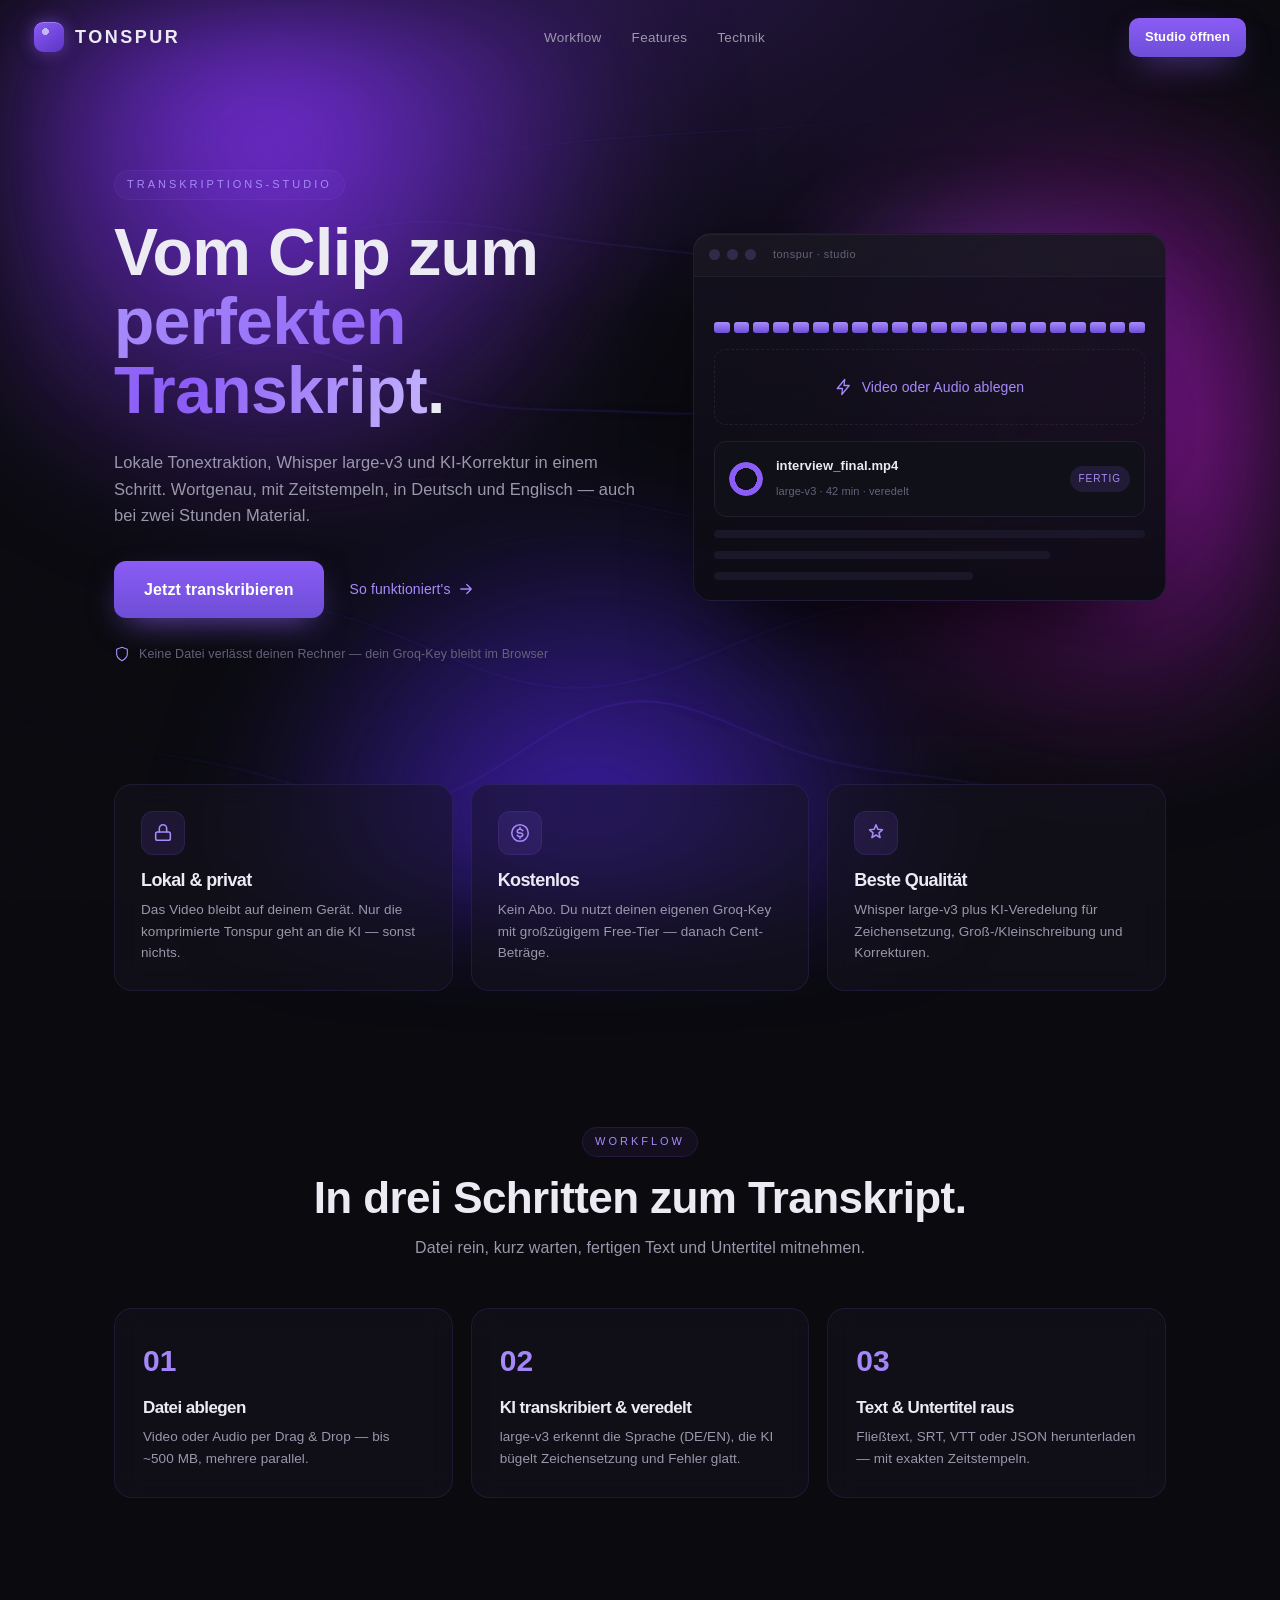
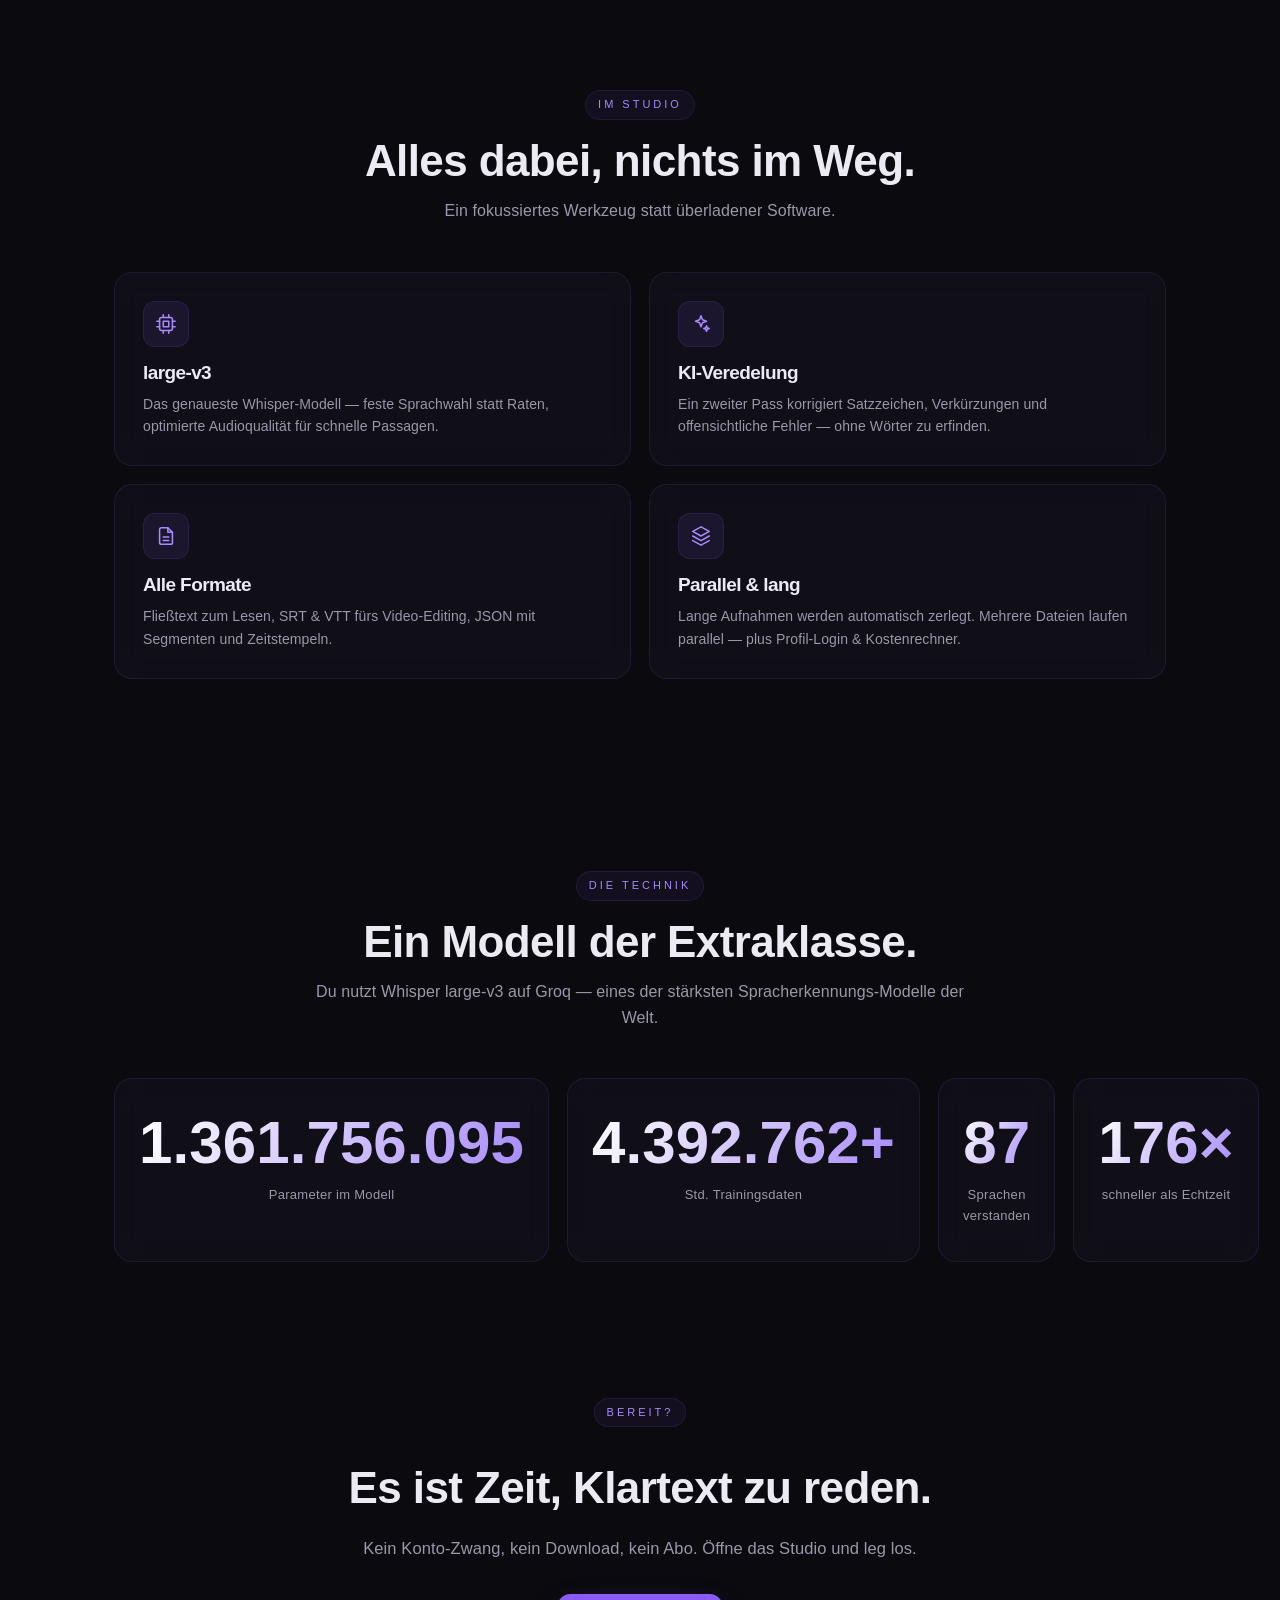
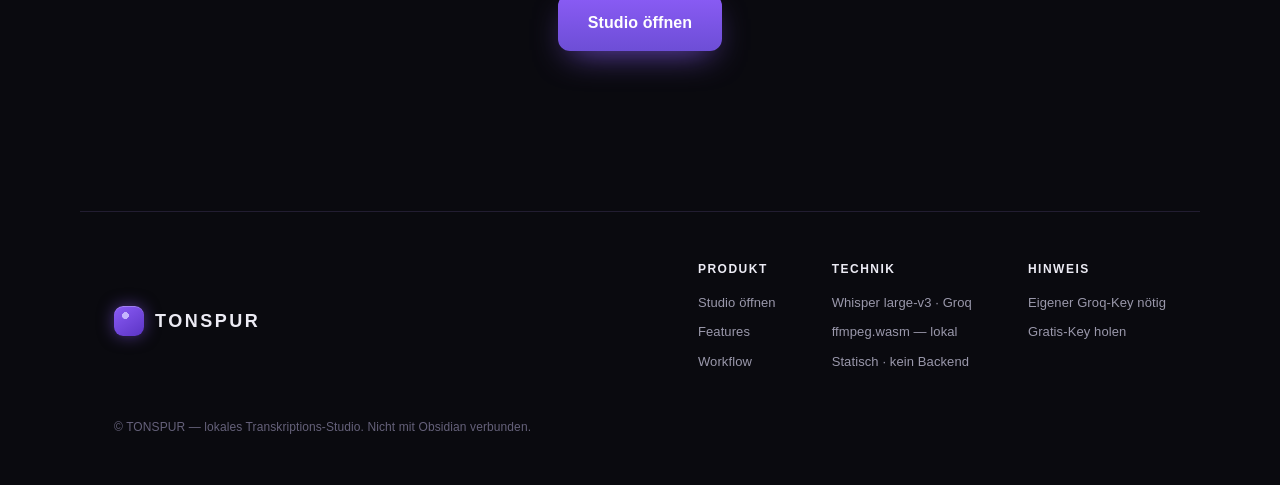
==== commit b0c89f02: "v8 redesign: Clash Display + Satoshi fonts, sharper copy, climbing tech stats, stronger aurora, mode" ====
--- a/index.html
+++ b/index.html
@@ -3,16 +3,16 @@
 <head>
 <meta charset="utf-8">
 <meta name="viewport" content="width=device-width, initial-scale=1">
-<title>TONSPUR — Verwandle jedes Video in perfekten Text</title>
+<title>TONSPUR — Vom Clip zum perfekten Transkript</title>
 <meta name="description" content="Lokale Tonextraktion, KI-Transkription mit large-v3 und automatische Veredelung. Kostenlos, privat, in deinem Browser.">
 <meta name="theme-color" content="#8b5cf6">
 <link rel="icon" href="favicon.svg" type="image/svg+xml">
 <link rel="mask-icon" href="favicon.svg" color="#8b5cf6">
 <link rel="apple-touch-icon" href="favicon.svg">
-<link rel="preconnect" href="https://fonts.googleapis.com">
-<link rel="preconnect" href="https://fonts.gstatic.com" crossorigin>
-<link href="https://fonts.googleapis.com/css2?family=Bricolage+Grotesque:opsz,wght@12..96,400;12..96,600;12..96,800&family=IBM+Plex+Mono:wght@400;500;600&display=swap" rel="stylesheet">
-<link rel="stylesheet" href="landing.css?v=7">
+<link rel="preconnect" href="https://api.fontshare.com">
+<link rel="preconnect" href="https://cdn.fontshare.com" crossorigin>
+<link href="https://api.fontshare.com/v2/css?f[]=clash-display@600,700&f[]=satoshi@400,500,700&display=swap" rel="stylesheet">
+<link rel="stylesheet" href="landing.css?v=8">
 </head>
 <body>
 <canvas id="bg" aria-hidden="true"></canvas>
@@ -28,7 +28,7 @@
   <nav class="nav-links">
     <a href="#how">Workflow</a>
     <a href="#features">Features</a>
-    <a href="#stats">Warum</a>
+    <a href="#stats">Technik</a>
   </nav>
   <a class="btn btn-sm" href="app.html">Studio öffnen</a>
 </header>
@@ -39,10 +39,9 @@
   <section class="hero">
     <div class="hero-txt reveal">
       <div class="kicker">Transkriptions-Studio</div>
-      <h1>Verwandle jedes Video<br>in <span class="grad">perfekten Text</span>.</h1>
-      <p class="lead">Die Tonspur wird lokal in deinem Browser extrahiert, von Whisper&nbsp;large-v3
-        transkribiert und per KI veredelt — saubere Zeichensetzung, keine erfundenen Wörter.
-        Auch zwei Stunden lange Aufnahmen.</p>
+      <h1>Vom Clip zum<br><span class="grad">perfekten Transkript</span>.</h1>
+      <p class="lead">Lokale Tonextraktion, Whisper&nbsp;large‑v3 und KI‑Korrektur in einem Schritt.
+        Wortgenau, mit Zeitstempeln, in Deutsch und Englisch — auch bei zwei Stunden Material.</p>
       <div class="cta-row">
         <a class="btn btn-lg" href="app.html">Jetzt transkribieren</a>
         <a class="btn-ghost" href="#how">So funktioniert's
@@ -124,14 +123,15 @@
   <!-- STATS (count-up) -->
   <section class="section stats" id="stats">
     <div class="section-h reveal">
-      <div class="kicker">Warum TONSPUR</div>
-      <h2>Schlank, lokal, ehrlich.</h2>
+      <div class="kicker">Die Technik</div>
+      <h2>Ein Modell der Extraklasse.</h2>
+      <p>Du nutzt Whisper&nbsp;large‑v3 auf Groq — eines der stärksten Spracherkennungs-Modelle der Welt.</p>
     </div>
     <div class="stat-grid reveal">
-      <div class="statc"><div class="num" data-count="100" data-suffix="%">0</div><div class="lab">lokal verarbeitet</div></div>
-      <div class="statc"><div class="num" data-count="0" data-suffix=" €">0</div><div class="lab">Abo &amp; Fixkosten</div></div>
-      <div class="statc"><div class="num" data-count="4">0</div><div class="lab">Export-Formate</div></div>
-      <div class="statc"><div class="num" data-count="2">0</div><div class="lab">Sprachen · DE / EN</div></div>
+      <div class="statc"><div class="num" data-count="1550000000" data-sep="1">0</div><div class="lab">Parameter im Modell</div></div>
+      <div class="statc"><div class="num" data-count="5000000" data-sep="1" data-suffix="+">0</div><div class="lab">Std. Trainingsdaten</div></div>
+      <div class="statc"><div class="num" data-count="99">0</div><div class="lab">Sprachen verstanden</div></div>
+      <div class="statc"><div class="num" data-count="200" data-suffix="×">0</div><div class="lab">schneller als Echtzeit</div></div>
     </div>
   </section>
 
@@ -159,7 +159,7 @@
 
 </main>
 
-<script src="bg.js?v=7"></script>
-<script src="landing.js?v=7"></script>
+<script src="bg.js?v=8"></script>
+<script src="landing.js?v=8"></script>
 </body>
 </html>
--- a/landing.css
+++ b/landing.css
@@ -17,24 +17,27 @@
 *{box-sizing:border-box}
 html{scroll-behavior:smooth}
 body{margin:0;background:var(--ink);color:var(--cream);overflow-x:hidden;
-  font-family:"IBM Plex Mono",ui-monospace,monospace;font-size:15px;line-height:1.65;
-  -webkit-font-smoothing:antialiased}
+  font-family:"Satoshi",-apple-system,BlinkMacSystemFont,"Segoe UI",sans-serif;font-size:16px;line-height:1.6;
+  -webkit-font-smoothing:antialiased;letter-spacing:.1px}
 
 /* ---- background layers ---- */
-#bg{position:fixed;inset:0;z-index:0;display:block;background:var(--ink)}
-.aurora{position:fixed;inset:0;z-index:0;pointer-events:none;overflow:hidden;filter:blur(60px)}
-.aurora .o{position:absolute;border-radius:50%;opacity:.5;mix-blend-mode:screen}
-.o1{width:60vw;height:60vw;left:-10vw;top:-20vw;background:radial-gradient(circle,#6d4ed6,transparent 65%);animation:drift1 34s ease-in-out infinite}
-.o2{width:50vw;height:50vw;right:-15vw;top:10vh;background:radial-gradient(circle,#7c3aed,transparent 65%);opacity:.4;animation:drift2 42s ease-in-out infinite}
-.o3{width:55vw;height:55vw;left:20vw;bottom:-25vw;background:radial-gradient(circle,#4c2da8,transparent 65%);opacity:.45;animation:drift3 38s ease-in-out infinite}
-@keyframes drift1{0%,100%{transform:translate(0,0) scale(1)}50%{transform:translate(8vw,6vh) scale(1.15)}}
-@keyframes drift2{0%,100%{transform:translate(0,0) scale(1.05)}50%{transform:translate(-7vw,9vh) scale(.92)}}
-@keyframes drift3{0%,100%{transform:translate(0,0) scale(1)}50%{transform:translate(5vw,-7vh) scale(1.12)}}
+#bg{position:fixed;inset:0;z-index:0;display:block;
+  background:
+    radial-gradient(1000px 600px at 50% -5%, rgba(124,58,237,.22), transparent 60%),
+    var(--ink)}
+.aurora{position:fixed;inset:0;z-index:0;pointer-events:none;overflow:hidden;filter:blur(58px) saturate(1.25)}
+.aurora .o{position:absolute;border-radius:50%;mix-blend-mode:screen}
+.o1{width:66vw;height:66vw;left:-12vw;top:-22vw;background:radial-gradient(circle,#7c3aed,transparent 66%);opacity:.85;animation:drift1 26s ease-in-out infinite}
+.o2{width:58vw;height:58vw;right:-16vw;top:6vh;background:radial-gradient(circle,#c026d3,transparent 66%);opacity:.6;animation:drift2 32s ease-in-out infinite}
+.o3{width:60vw;height:60vw;left:16vw;bottom:-26vw;background:radial-gradient(circle,#4f2bd0,transparent 66%);opacity:.72;animation:drift3 29s ease-in-out infinite}
+@keyframes drift1{0%,100%{transform:translate(0,0) scale(1)}50%{transform:translate(12vw,8vh) scale(1.2)}}
+@keyframes drift2{0%,100%{transform:translate(0,0) scale(1.08)}50%{transform:translate(-11vw,12vh) scale(.9)}}
+@keyframes drift3{0%,100%{transform:translate(0,0) scale(1)}50%{transform:translate(8vw,-10vh) scale(1.18)}}
 .grain{position:fixed;inset:0;z-index:1;pointer-events:none;opacity:.045;mix-blend-mode:overlay;
   background-image:url("data:image/svg+xml,%3Csvg xmlns='http://www.w3.org/2000/svg' width='140' height='140'%3E%3Cfilter id='n'%3E%3CfeTurbulence type='fractalNoise' baseFrequency='.9' numOctaves='2'/%3E%3C/filter%3E%3Crect width='100%25' height='100%25' filter='url(%23n)'/%3E%3C/svg%3E")}
 
 a{color:inherit;text-decoration:none}
-h1,h2,h3{font-family:"Bricolage Grotesque",sans-serif;letter-spacing:-.6px;margin:0;line-height:1.05}
+h1,h2,h3{font-family:"Clash Display",sans-serif;letter-spacing:-.6px;margin:0;line-height:1.05}
 .grad{background:linear-gradient(110deg,var(--accent-2),var(--accent) 60%,#c4b5fd);-webkit-background-clip:text;background-clip:text;color:transparent}
 .i{width:1em;height:1em;display:inline-block;vertical-align:middle;fill:none;stroke:currentColor;stroke-width:1.7;stroke-linecap:round;stroke-linejoin:round}
 
@@ -65,7 +68,7 @@
   gap:20px;padding:18px 34px;transition:.25s;border-bottom:1px solid transparent}
 .nav.scrolled{background:rgba(10,10,15,.7);backdrop-filter:blur(14px);border-bottom-color:var(--line)}
 .logo{display:flex;align-items:center;gap:11px}
-.logo-txt{font-family:"Bricolage Grotesque",sans-serif;font-weight:800;letter-spacing:2.5px;font-size:18px}
+.logo-txt{font-family:"Clash Display",sans-serif;font-weight:800;letter-spacing:2.5px;font-size:18px}
 .nav-links{display:flex;gap:30px}
 .nav-links a{color:var(--mut);font-size:13.5px;letter-spacing:.3px;transition:.15s}
 .nav-links a:hover{color:var(--cream)}
@@ -105,7 +108,7 @@
 .mock-ring{width:34px;height:34px;border-radius:50%;flex:none;background:conic-gradient(var(--accent) 100%,transparent 0);
   -webkit-mask:radial-gradient(circle 11px at 50% 50%,transparent 98%,#000 100%);mask:radial-gradient(circle 11px at 50% 50%,transparent 98%,#000 100%)}
 .mock-jt{flex:1;min-width:0}
-.mock-jt b{font-family:"Bricolage Grotesque",sans-serif;font-size:13px;display:block}
+.mock-jt b{font-family:"Clash Display",sans-serif;font-size:13px;display:block}
 .mock-jt span{font-size:11px;color:var(--mut2)}
 .mock-badge{font-size:10px;letter-spacing:1px;text-transform:uppercase;color:var(--accent-2);background:rgba(139,92,246,.14);padding:5px 9px;border-radius:999px}
 .mock-line{height:8px;border-radius:5px;background:#1a1728;margin-top:13px}
@@ -131,7 +134,7 @@
 .steps{display:grid;grid-template-columns:repeat(3,1fr);gap:18px}
 @media(max-width:780px){.steps{grid-template-columns:1fr}}
 .step{background:var(--panel);border:1px solid var(--line);border-radius:var(--r);padding:28px;backdrop-filter:blur(12px)}
-.step .num{font-family:"Bricolage Grotesque",sans-serif;font-weight:800;font-size:30px;
+.step .num{font-family:"Clash Display",sans-serif;font-weight:800;font-size:30px;
   background:linear-gradient(120deg,var(--accent-2),var(--accent));-webkit-background-clip:text;background-clip:text;color:transparent;display:block;margin-bottom:14px}
 .step h3{font-size:17px;margin-bottom:9px}
 .step p{color:var(--mut);font-size:13.5px;margin:0}
@@ -149,7 +152,7 @@
 .stat-grid{display:grid;grid-template-columns:repeat(4,1fr);gap:18px}
 @media(max-width:780px){.stat-grid{grid-template-columns:repeat(2,1fr)}}
 .statc{background:var(--panel);border:1px solid var(--line);border-radius:var(--r);padding:34px 24px;text-align:center;backdrop-filter:blur(12px)}
-.statc .num{font-family:"Bricolage Grotesque",sans-serif;font-weight:800;font-size:clamp(40px,5vw,60px);line-height:1;
+.statc .num{font-family:"Clash Display",sans-serif;font-weight:800;font-size:clamp(40px,5vw,60px);line-height:1;
   background:linear-gradient(120deg,#fff,var(--accent-2));-webkit-background-clip:text;background-clip:text;color:transparent}
 .statc .lab{color:var(--mut);font-size:13px;margin-top:12px;letter-spacing:.3px}
 
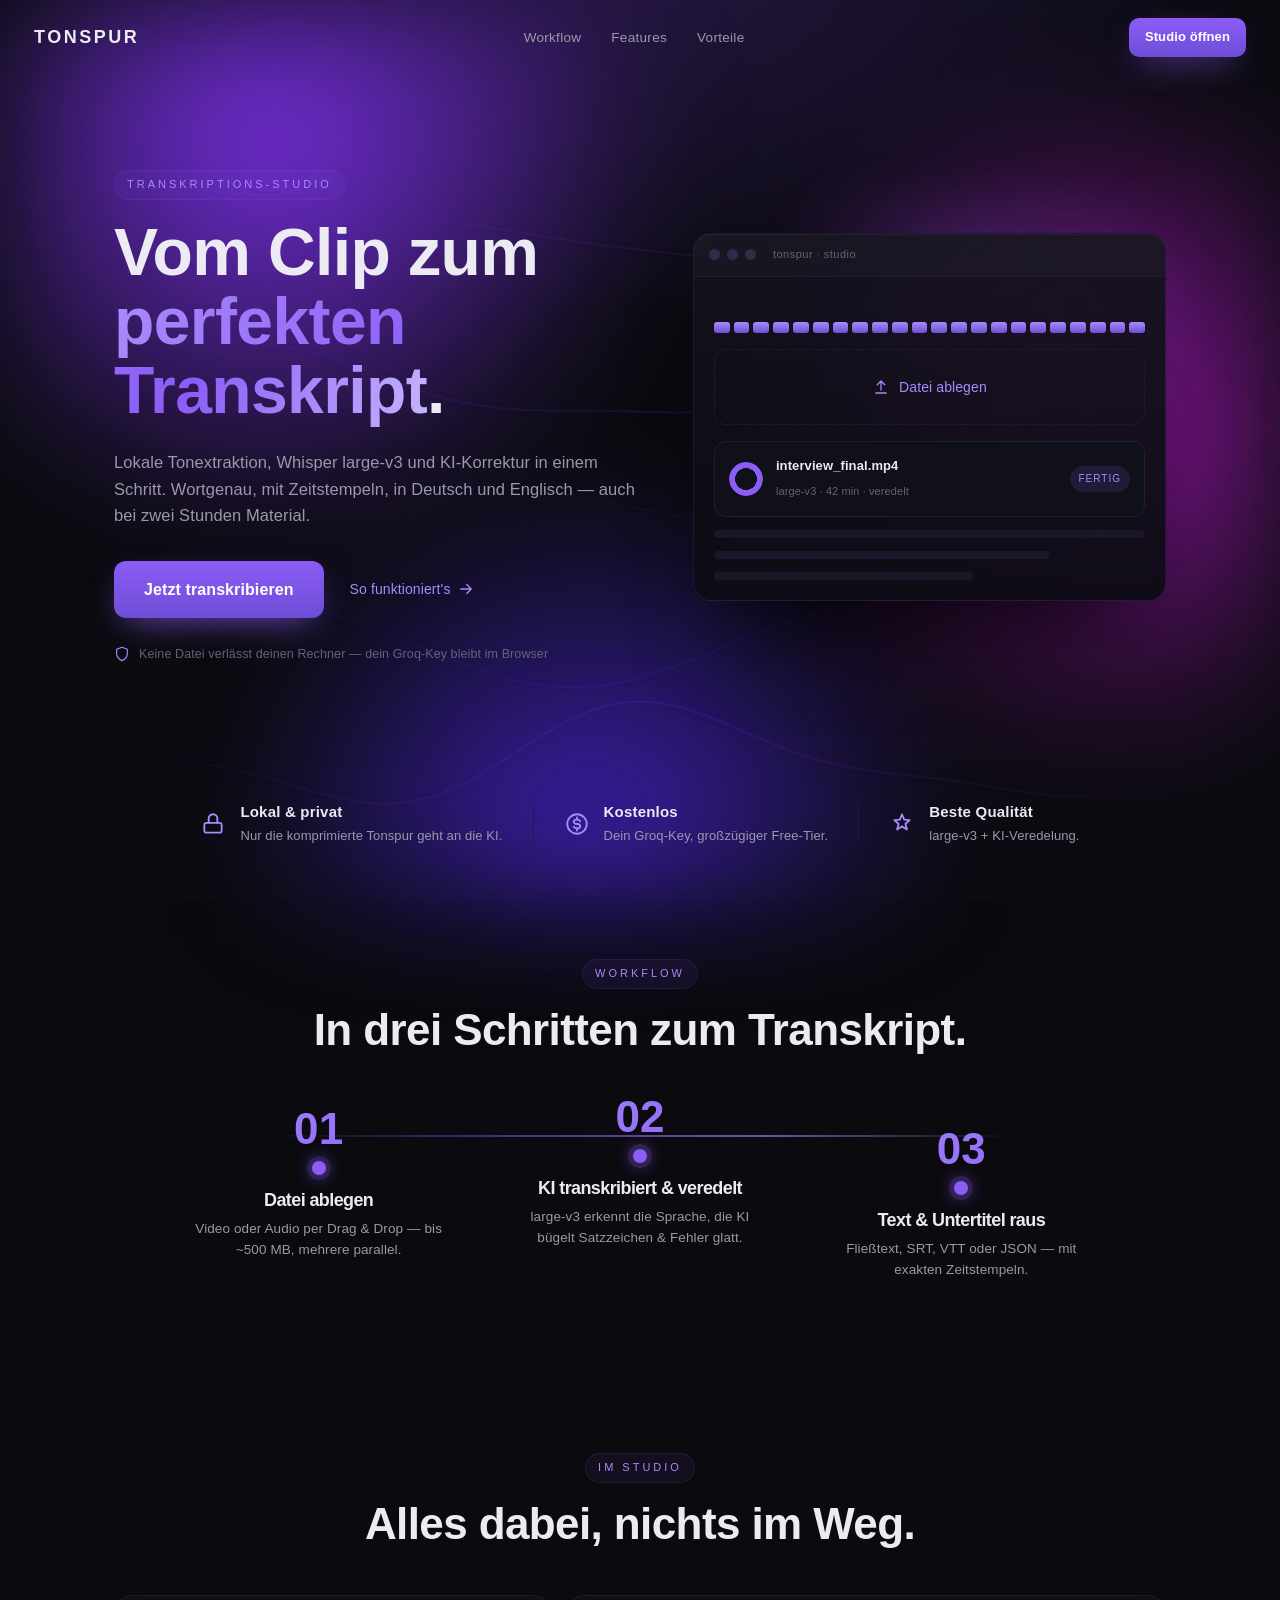
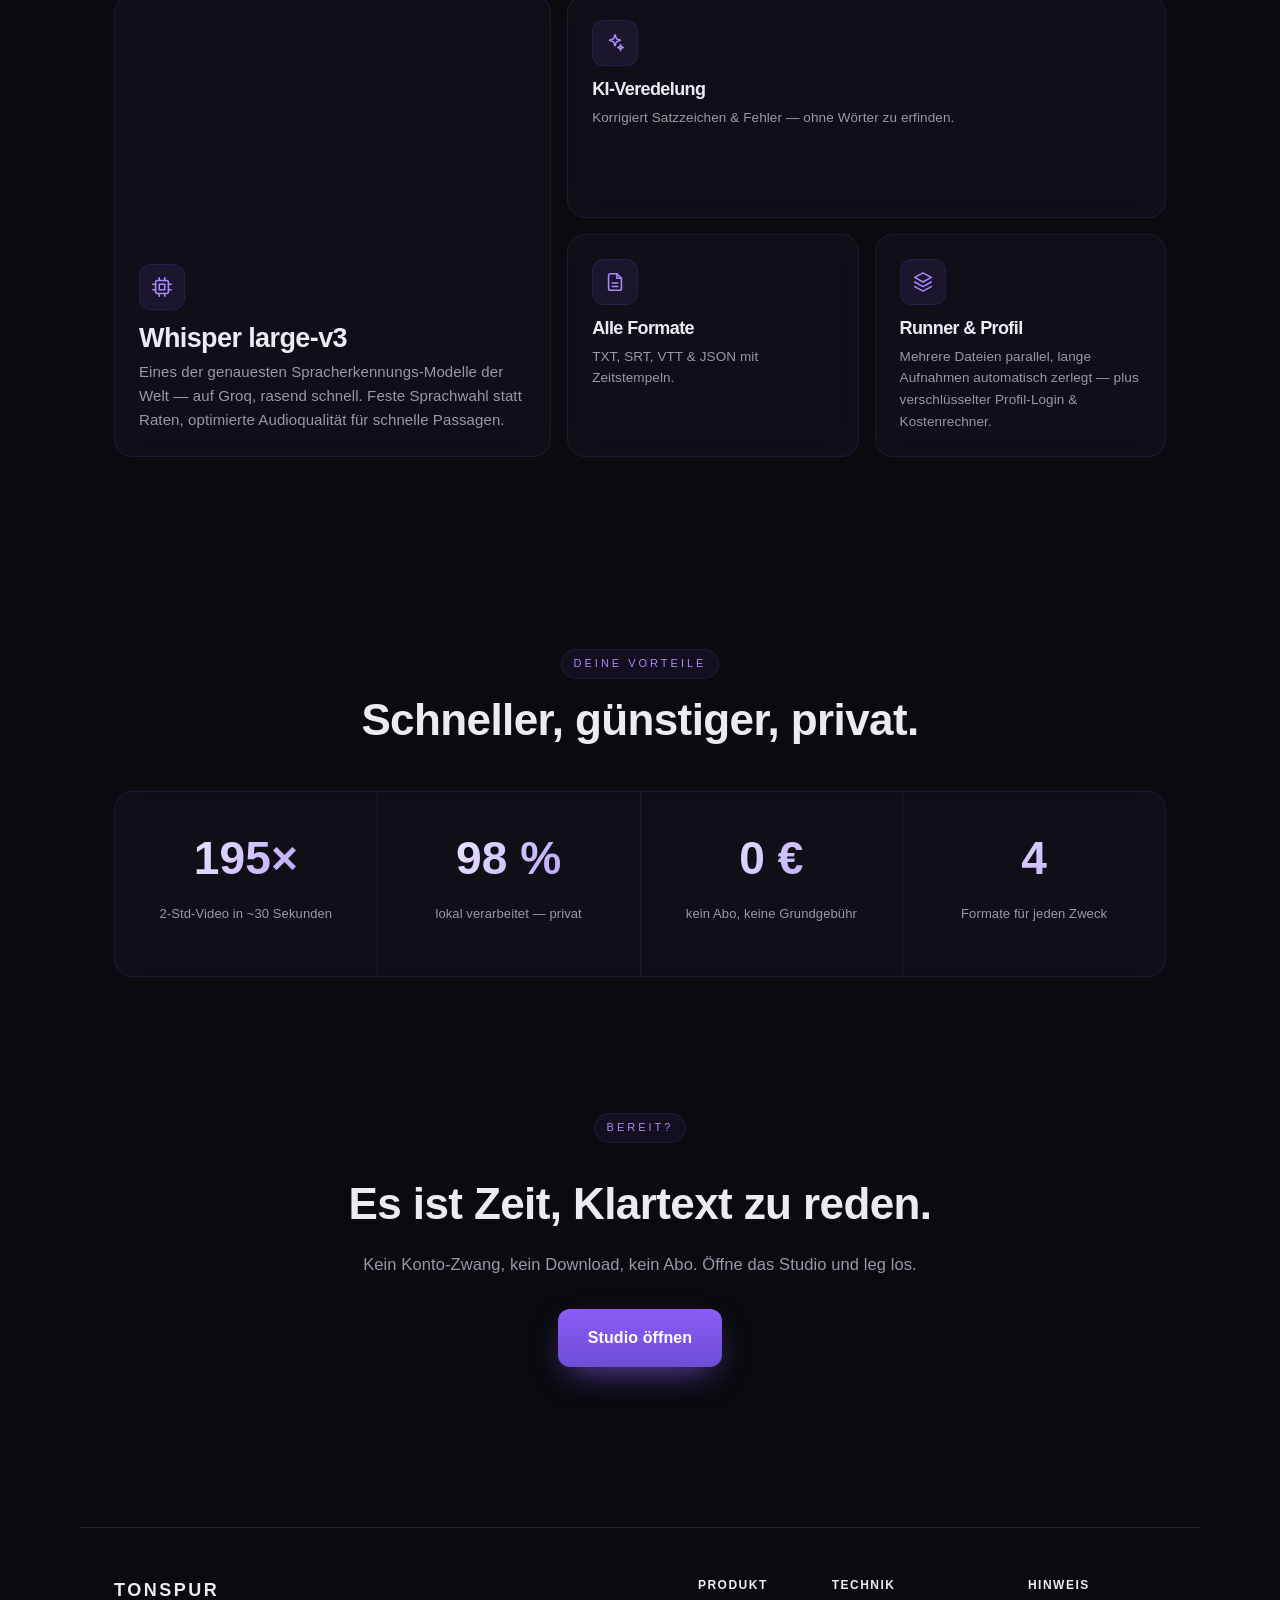
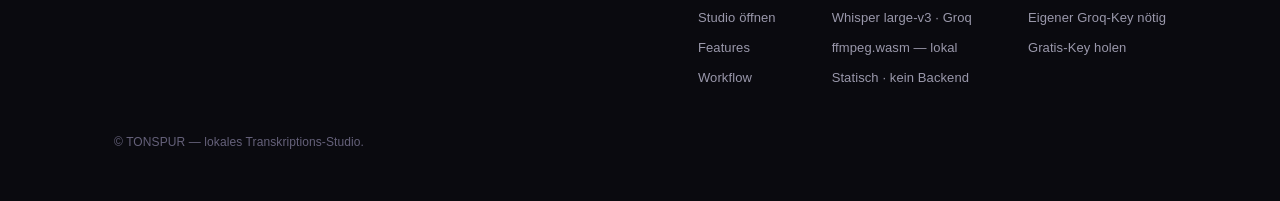
==== commit ff6e1eec: "v9: benefit stat-band (equal segments), creative sections (value row / timeline / bento), runner que" ====
--- a/index.html
+++ b/index.html
@@ -7,12 +7,10 @@
 <meta name="description" content="Lokale Tonextraktion, KI-Transkription mit large-v3 und automatische Veredelung. Kostenlos, privat, in deinem Browser.">
 <meta name="theme-color" content="#8b5cf6">
 <link rel="icon" href="favicon.svg" type="image/svg+xml">
-<link rel="mask-icon" href="favicon.svg" color="#8b5cf6">
-<link rel="apple-touch-icon" href="favicon.svg">
 <link rel="preconnect" href="https://api.fontshare.com">
 <link rel="preconnect" href="https://cdn.fontshare.com" crossorigin>
 <link href="https://api.fontshare.com/v2/css?f[]=clash-display@600,700&f[]=satoshi@400,500,700&display=swap" rel="stylesheet">
-<link rel="stylesheet" href="landing.css?v=8">
+<link rel="stylesheet" href="landing.css?v=9">
 </head>
 <body>
 <canvas id="bg" aria-hidden="true"></canvas>
@@ -21,14 +19,11 @@
 
 <!-- NAV -->
 <header class="nav" id="nav">
-  <a class="logo" href="#top">
-    <span class="reel" aria-hidden="true"></span>
-    <span class="logo-txt">TONSPUR</span>
-  </a>
+  <a class="logo" href="#top"><span class="logo-txt">TONSPUR</span></a>
   <nav class="nav-links">
     <a href="#how">Workflow</a>
     <a href="#features">Features</a>
-    <a href="#stats">Technik</a>
+    <a href="#stats">Vorteile</a>
   </nav>
   <a class="btn btn-sm" href="app.html">Studio öffnen</a>
 </header>
@@ -53,17 +48,13 @@
       </div>
     </div>
 
-    <!-- product mockup -->
     <div class="mock reveal" aria-hidden="true">
       <div class="mock-glow"></div>
       <div class="mock-win">
         <div class="mock-chrome"><span></span><span></span><span></span><i>tonspur · studio</i></div>
         <div class="mock-body">
           <div class="mock-eq" id="mockEq"></div>
-          <div class="mock-drop">
-            <svg viewBox="0 0 24 24" class="i"><path d="M13 2 3 14h7l-1 8 10-12h-7z"/></svg>
-            Video oder Audio ablegen
-          </div>
+          <div class="mock-drop"><svg viewBox="0 0 24 24" class="i"><path d="M12 16V4M7 9l5-5 5 5M5 20h14"/></svg> Datei ablegen</div>
           <div class="mock-job">
             <div class="mock-ring"></div>
             <div class="mock-jt"><b>interview_final.mp4</b><span>large-v3 · 42 min · veredelt</span></div>
@@ -75,63 +66,85 @@
     </div>
   </section>
 
-  <!-- VALUE STRIP -->
-  <section class="strip">
-    <div class="vcard reveal">
-      <span class="vi"><svg viewBox="0 0 24 24" class="i"><rect x="4" y="11" width="16" height="9" rx="2"/><path d="M8 11V7a4 4 0 0 1 8 0v4"/></svg></span>
-      <h3>Lokal &amp; privat</h3><p>Das Video bleibt auf deinem Gerät. Nur die komprimierte Tonspur geht an die KI — sonst nichts.</p>
+  <!-- VALUE ROW (no boxes) -->
+  <section class="valuerow reveal">
+    <div class="vitem">
+      <svg viewBox="0 0 24 24" class="i"><rect x="4" y="11" width="16" height="9" rx="2"/><path d="M8 11V7a4 4 0 0 1 8 0v4"/></svg>
+      <div><b>Lokal &amp; privat</b><span>Nur die komprimierte Tonspur geht an die KI.</span></div>
     </div>
-    <div class="vcard reveal">
-      <span class="vi"><svg viewBox="0 0 24 24" class="i"><circle cx="12" cy="12" r="9"/><path d="M15 9.5a3.5 3 0 0 0-3-1.5c-1.7 0-3 .9-3 2s1.3 2 3 2 3 1 3 2-1.3 2-3 2a3.5 3 0 0 1-3-1.5M12 6v1.5M12 16.5V18"/></svg></span>
-      <h3>Kostenlos</h3><p>Kein Abo. Du nutzt deinen eigenen Groq-Key mit großzügigem Free-Tier — danach Cent-Beträge.</p>
+    <span class="vdiv"></span>
+    <div class="vitem">
+      <svg viewBox="0 0 24 24" class="i"><circle cx="12" cy="12" r="9"/><path d="M15 9.5a3.5 3 0 0 0-3-1.5c-1.7 0-3 .9-3 2s1.3 2 3 2 3 1 3 2-1.3 2-3 2a3.5 3 0 0 1-3-1.5M12 6v1.5M12 16.5V18"/></svg>
+      <div><b>Kostenlos</b><span>Dein Groq-Key, großzügiger Free-Tier.</span></div>
     </div>
-    <div class="vcard reveal">
-      <span class="vi"><svg viewBox="0 0 24 24" class="i"><path d="M12 3l2 5 5 .5-3.8 3.3L16.5 17 12 14.2 7.5 17l1.3-5.2L5 8.5 10 8z"/></svg></span>
-      <h3>Beste Qualität</h3><p>Whisper large-v3 plus KI-Veredelung für Zeichensetzung, Groß-/Kleinschreibung und Korrekturen.</p>
+    <span class="vdiv"></span>
+    <div class="vitem">
+      <svg viewBox="0 0 24 24" class="i"><path d="M12 3l2 5 5 .5-3.8 3.3L16.5 17 12 14.2 7.5 17l1.3-5.2L5 8.5 10 8z"/></svg>
+      <div><b>Beste Qualität</b><span>large-v3 + KI-Veredelung.</span></div>
     </div>
   </section>
 
-  <!-- HOW -->
+  <!-- WORKFLOW timeline -->
   <section class="section" id="how">
     <div class="section-h reveal">
       <div class="kicker">Workflow</div>
       <h2>In drei Schritten zum Transkript.</h2>
-      <p>Datei rein, kurz warten, fertigen Text und Untertitel mitnehmen.</p>
     </div>
-    <div class="steps">
-      <div class="step reveal"><span class="num">01</span><h3>Datei ablegen</h3><p>Video oder Audio per Drag &amp; Drop — bis ~500 MB, mehrere parallel.</p></div>
-      <div class="step reveal"><span class="num">02</span><h3>KI transkribiert &amp; veredelt</h3><p>large-v3 erkennt die Sprache (DE/EN), die KI bügelt Zeichensetzung und Fehler glatt.</p></div>
-      <div class="step reveal"><span class="num">03</span><h3>Text &amp; Untertitel raus</h3><p>Fließtext, SRT, VTT oder JSON herunterladen — mit exakten Zeitstempeln.</p></div>
+    <div class="timeline reveal">
+      <span class="tl-line"></span>
+      <div class="tl-step">
+        <span class="tl-num">01</span><span class="tl-node"></span>
+        <h3>Datei ablegen</h3><p>Video oder Audio per Drag &amp; Drop — bis ~500 MB, mehrere parallel.</p>
+      </div>
+      <div class="tl-step">
+        <span class="tl-num">02</span><span class="tl-node"></span>
+        <h3>KI transkribiert &amp; veredelt</h3><p>large-v3 erkennt die Sprache, die KI bügelt Satzzeichen &amp; Fehler glatt.</p>
+      </div>
+      <div class="tl-step">
+        <span class="tl-num">03</span><span class="tl-node"></span>
+        <h3>Text &amp; Untertitel raus</h3><p>Fließtext, SRT, VTT oder JSON — mit exakten Zeitstempeln.</p>
+      </div>
     </div>
   </section>
 
-  <!-- FEATURES -->
+  <!-- FEATURES bento -->
   <section class="section" id="features">
     <div class="section-h reveal">
       <div class="kicker">Im Studio</div>
       <h2>Alles dabei, nichts im Weg.</h2>
-      <p>Ein fokussiertes Werkzeug statt überladener Software.</p>
     </div>
-    <div class="fgrid">
-      <div class="fcard reveal"><span class="fi"><svg viewBox="0 0 24 24" class="i"><rect x="5" y="5" width="14" height="14" rx="2"/><path d="M9 9h6v6H9zM2 9h3M2 15h3M19 9h3M19 15h3M9 2v3M15 2v3M9 19v3M15 19v3"/></svg></span><h3>large-v3</h3><p>Das genaueste Whisper-Modell — feste Sprachwahl statt Raten, optimierte Audioqualität für schnelle Passagen.</p></div>
-      <div class="fcard reveal"><span class="fi"><svg viewBox="0 0 24 24" class="i"><path d="M12 3l1.6 4.4L18 9l-4.4 1.6L12 15l-1.6-4.4L6 9l4.4-1.6zM18 14l.8 2.2L21 17l-2.2.8L18 20l-.8-2.2L15 17l2.2-.8z"/></svg></span><h3>KI-Veredelung</h3><p>Ein zweiter Pass korrigiert Satzzeichen, Verkürzungen und offensichtliche Fehler — ohne Wörter zu erfinden.</p></div>
-      <div class="fcard reveal"><span class="fi"><svg viewBox="0 0 24 24" class="i"><path d="M14 3H7a2 2 0 0 0-2 2v14a2 2 0 0 0 2 2h10a2 2 0 0 0 2-2V8z"/><path d="M14 3v5h5M9 13h6M9 17h6"/></svg></span><h3>Alle Formate</h3><p>Fließtext zum Lesen, SRT &amp; VTT fürs Video-Editing, JSON mit Segmenten und Zeitstempeln.</p></div>
-      <div class="fcard reveal"><span class="fi"><svg viewBox="0 0 24 24" class="i"><path d="M12 2 3 7l9 5 9-5zM3 12l9 5 9-5M3 17l9 5 9-5"/></svg></span><h3>Parallel &amp; lang</h3><p>Lange Aufnahmen werden automatisch zerlegt. Mehrere Dateien laufen parallel — plus Profil-Login &amp; Kostenrechner.</p></div>
+    <div class="bento reveal">
+      <div class="tile big">
+        <span class="fi"><svg viewBox="0 0 24 24" class="i"><rect x="5" y="5" width="14" height="14" rx="2"/><path d="M9 9h6v6H9zM2 9h3M2 15h3M19 9h3M19 15h3M9 2v3M15 2v3M9 19v3M15 19v3"/></svg></span>
+        <h3>Whisper large-v3</h3>
+        <p>Eines der genauesten Spracherkennungs-Modelle der Welt — auf Groq, rasend schnell. Feste Sprachwahl statt Raten, optimierte Audioqualität für schnelle Passagen.</p>
+      </div>
+      <div class="tile">
+        <span class="fi"><svg viewBox="0 0 24 24" class="i"><path d="M12 3l1.6 4.4L18 9l-4.4 1.6L12 15l-1.6-4.4L6 9l4.4-1.6zM18 14l.8 2.2L21 17l-2.2.8L18 20l-.8-2.2L15 17l2.2-.8z"/></svg></span>
+        <h3>KI-Veredelung</h3><p>Korrigiert Satzzeichen &amp; Fehler — ohne Wörter zu erfinden.</p>
+      </div>
+      <div class="tile">
+        <span class="fi"><svg viewBox="0 0 24 24" class="i"><path d="M14 3H7a2 2 0 0 0-2 2v14a2 2 0 0 0 2 2h10a2 2 0 0 0 2-2V8z"/><path d="M14 3v5h5M9 13h6M9 17h6"/></svg></span>
+        <h3>Alle Formate</h3><p>TXT, SRT, VTT &amp; JSON mit Zeitstempeln.</p>
+      </div>
+      <div class="tile wide">
+        <span class="fi"><svg viewBox="0 0 24 24" class="i"><path d="M12 2 3 7l9 5 9-5zM3 12l9 5 9-5M3 17l9 5 9-5"/></svg></span>
+        <h3>Runner &amp; Profil</h3><p>Mehrere Dateien parallel, lange Aufnahmen automatisch zerlegt — plus verschlüsselter Profil-Login &amp; Kostenrechner.</p>
+      </div>
     </div>
   </section>
 
-  <!-- STATS (count-up) -->
+  <!-- STATS band (benefit) -->
   <section class="section stats" id="stats">
     <div class="section-h reveal">
-      <div class="kicker">Die Technik</div>
-      <h2>Ein Modell der Extraklasse.</h2>
-      <p>Du nutzt Whisper&nbsp;large‑v3 auf Groq — eines der stärksten Spracherkennungs-Modelle der Welt.</p>
+      <div class="kicker">Deine Vorteile</div>
+      <h2>Schneller, günstiger, privat.</h2>
     </div>
-    <div class="stat-grid reveal">
-      <div class="statc"><div class="num" data-count="1550000000" data-sep="1">0</div><div class="lab">Parameter im Modell</div></div>
-      <div class="statc"><div class="num" data-count="5000000" data-sep="1" data-suffix="+">0</div><div class="lab">Std. Trainingsdaten</div></div>
-      <div class="statc"><div class="num" data-count="99">0</div><div class="lab">Sprachen verstanden</div></div>
-      <div class="statc"><div class="num" data-count="200" data-suffix="×">0</div><div class="lab">schneller als Echtzeit</div></div>
+    <div class="statband reveal">
+      <div class="statseg"><div class="num" data-count="200" data-suffix="×">0</div><div class="lab">2-Std-Video in ~30&nbsp;Sekunden</div></div>
+      <div class="statseg"><div class="num" data-count="100" data-suffix=" %">0</div><div class="lab">lokal verarbeitet — privat</div></div>
+      <div class="statseg"><div class="num" data-count="0" data-suffix=" €">0</div><div class="lab">kein Abo, keine Grundgebühr</div></div>
+      <div class="statseg"><div class="num" data-count="4">0</div><div class="lab">Formate für jeden Zweck</div></div>
     </div>
   </section>
 
@@ -147,19 +160,19 @@
 
   <footer class="foot">
     <div class="foot-top">
-      <div class="foot-brand"><span class="reel" aria-hidden="true"></span><span class="logo-txt">TONSPUR</span></div>
+      <span class="logo-txt">TONSPUR</span>
       <div class="foot-cols">
         <div><b>Produkt</b><a href="app.html">Studio öffnen</a><a href="#features">Features</a><a href="#how">Workflow</a></div>
         <div><b>Technik</b><span>Whisper large-v3 · Groq</span><span>ffmpeg.wasm — lokal</span><span>Statisch · kein Backend</span></div>
         <div><b>Hinweis</b><span>Eigener Groq-Key nötig</span><a href="https://console.groq.com/keys" target="_blank" rel="noopener">Gratis-Key holen</a></div>
       </div>
     </div>
-    <div class="foot-bottom">© TONSPUR — lokales Transkriptions-Studio. Nicht mit Obsidian verbunden.</div>
+    <div class="foot-bottom">© TONSPUR — lokales Transkriptions-Studio.</div>
   </footer>
 
 </main>
 
-<script src="bg.js?v=8"></script>
-<script src="landing.js?v=8"></script>
+<script src="bg.js?v=9"></script>
+<script src="landing.js?v=9"></script>
 </body>
 </html>
--- a/landing.css
+++ b/landing.css
@@ -171,6 +171,58 @@
 /* ---- reveal motion ---- */
 .reveal{opacity:0;transform:translateY(24px);transition:opacity .7s ease,transform .7s cubic-bezier(.2,.8,.2,1)}
 .reveal.in{opacity:1;transform:none}
+/* ===================== v9 creative sections ===================== */
+/* value row (no boxes) */
+.valuerow{max-width:var(--maxw);margin:0 auto;padding:26px 34px 6px;display:flex;align-items:center;justify-content:center;flex-wrap:wrap}
+.vitem{display:flex;align-items:center;gap:14px;padding:10px 30px}
+.vitem .i{font-size:26px;color:var(--accent-2);flex:none}
+.vitem b{display:block;font-family:"Clash Display",sans-serif;font-size:15px;letter-spacing:.2px}
+.vitem span{display:block;color:var(--mut);font-size:13px;margin-top:2px}
+.vdiv{width:1px;align-self:stretch;min-height:46px;background:linear-gradient(transparent,var(--line2),transparent)}
+@media(max-width:760px){.valuerow{flex-direction:column}.vitem{justify-content:flex-start;width:100%;max-width:320px}.vdiv{width:55%;height:1px;min-height:0;background:linear-gradient(90deg,transparent,var(--line2),transparent)}}
+
+/* timeline */
+.timeline{position:relative;display:grid;grid-template-columns:repeat(3,1fr);gap:24px;max-width:940px;margin:0 auto;padding-top:6px}
+.tl-line{position:absolute;top:34px;left:10%;right:10%;height:2px;background:linear-gradient(90deg,transparent,var(--accent-deep),var(--accent-2),transparent);opacity:.6}
+.tl-step{position:relative;text-align:center}
+.tl-step:nth-child(3){transform:translateY(-12px)}
+.tl-step:nth-child(4){transform:translateY(20px)}
+.tl-num{font-family:"Clash Display",sans-serif;font-weight:800;font-size:44px;line-height:1;display:block;
+  background:linear-gradient(120deg,var(--accent-2),var(--accent));-webkit-background-clip:text;background-clip:text;color:transparent}
+.tl-node{display:block;width:14px;height:14px;border-radius:50%;margin:10px auto 16px;background:var(--accent);
+  box-shadow:0 0 0 5px rgba(139,92,246,.16),0 0 18px var(--accent)}
+.tl-step h3{font-size:18px;margin-bottom:8px}
+.tl-step p{color:var(--mut);font-size:13.5px;margin:0 auto;max-width:260px}
+@media(max-width:760px){.timeline{grid-template-columns:1fr;gap:30px}.tl-line{display:none}.tl-step{transform:none!important}}
+
+/* bento */
+.bento{display:grid;grid-template-columns:1.5fr 1fr 1fr;grid-auto-rows:1fr;gap:16px}
+.tile{background:var(--panel);border:1px solid var(--line);border-radius:var(--r);padding:24px;backdrop-filter:blur(12px);transition:.2s}
+.tile:hover{transform:translateY(-3px);border-color:rgba(139,92,246,.4);box-shadow:0 30px 60px -40px rgba(139,92,246,.5)}
+.tile.big{grid-column:1;grid-row:1 / span 2;display:flex;flex-direction:column;justify-content:flex-end}
+.tile:nth-child(2){grid-column:2 / span 2;grid-row:1}
+.tile:nth-child(3){grid-column:2;grid-row:2}
+.tile.wide{grid-column:3;grid-row:2}
+.tile .fi{display:inline-grid;place-items:center;width:46px;height:46px;border-radius:12px;margin-bottom:14px;background:rgba(139,92,246,.1);border:1px solid var(--line);color:var(--accent-2);font-size:22px}
+.tile h3{font-size:18px;margin-bottom:8px}
+.tile.big h3{font-size:27px}
+.tile p{color:var(--mut);font-size:13.5px;margin:0}
+.tile.big p{font-size:15px}
+@media(max-width:760px){.bento{grid-template-columns:1fr}.tile,.tile.big,.tile.wide,.tile:nth-child(2),.tile:nth-child(3){grid-column:auto!important;grid-row:auto!important}}
+
+/* stat band (benefit, equal segments) */
+.statband{display:flex;border:1px solid var(--line);border-radius:var(--r);overflow:hidden;background:var(--panel);backdrop-filter:blur(12px)}
+.statseg{flex:1 1 0;min-width:0;padding:36px 18px;text-align:center;border-right:1px solid var(--line);
+  display:flex;flex-direction:column;justify-content:center;min-height:184px}
+.statseg:last-child{border-right:0}
+.statseg .num{font-family:"Clash Display",sans-serif;font-weight:800;font-size:clamp(34px,3.6vw,50px);line-height:1;
+  background:linear-gradient(120deg,#fff,var(--accent-2));-webkit-background-clip:text;background-clip:text;color:transparent}
+.statseg .lab{color:var(--mut);font-size:13px;margin-top:14px;min-height:38px;display:flex;align-items:center;justify-content:center;line-height:1.35}
+@media(max-width:760px){.statband{flex-wrap:wrap}.statseg{flex:1 1 50%}.statseg:nth-child(odd){border-right:1px solid var(--line)}.statseg:nth-child(even){border-right:0}.statseg:nth-child(1),.statseg:nth-child(2){border-bottom:1px solid var(--line)}}
+
+/* footer wordmark */
+.foot-top{align-items:flex-start}
+
 @media(prefers-reduced-motion:reduce){
   *{animation:none!important}
   .reveal{opacity:1;transform:none;transition:none}
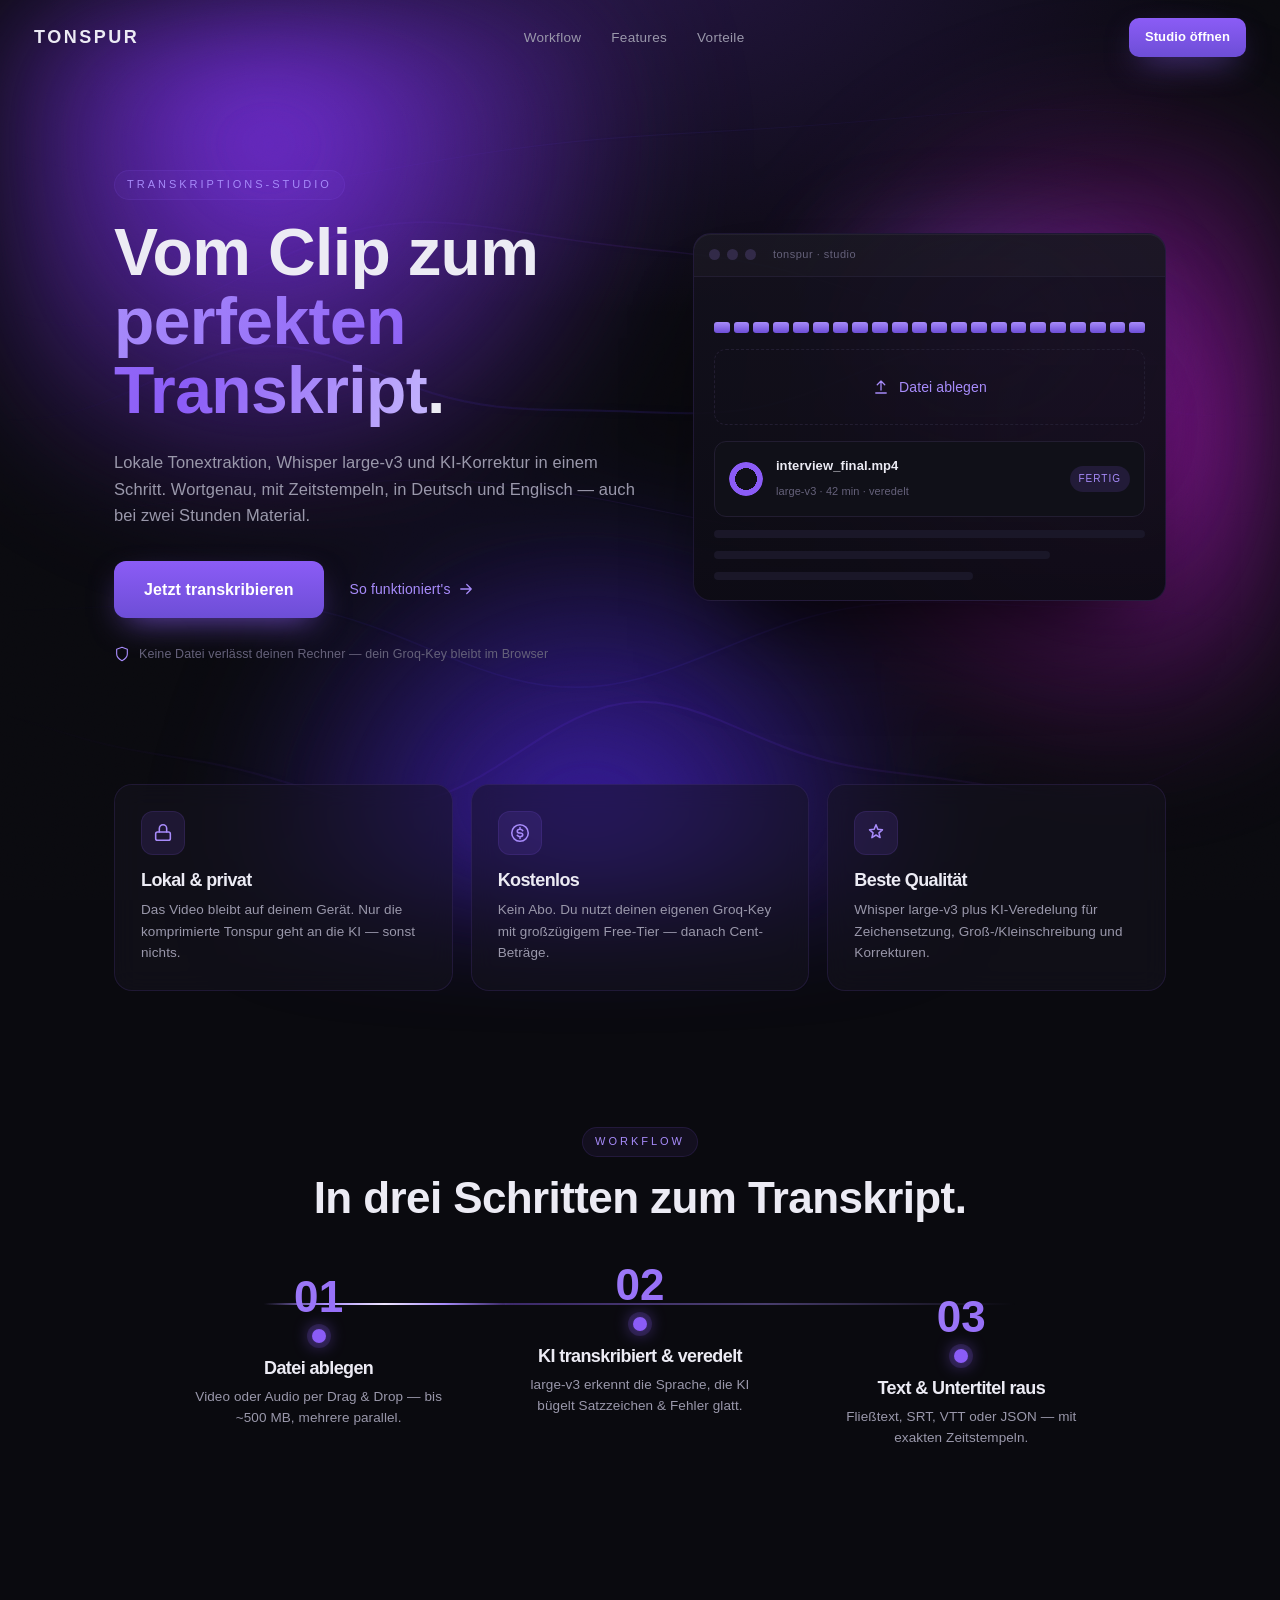
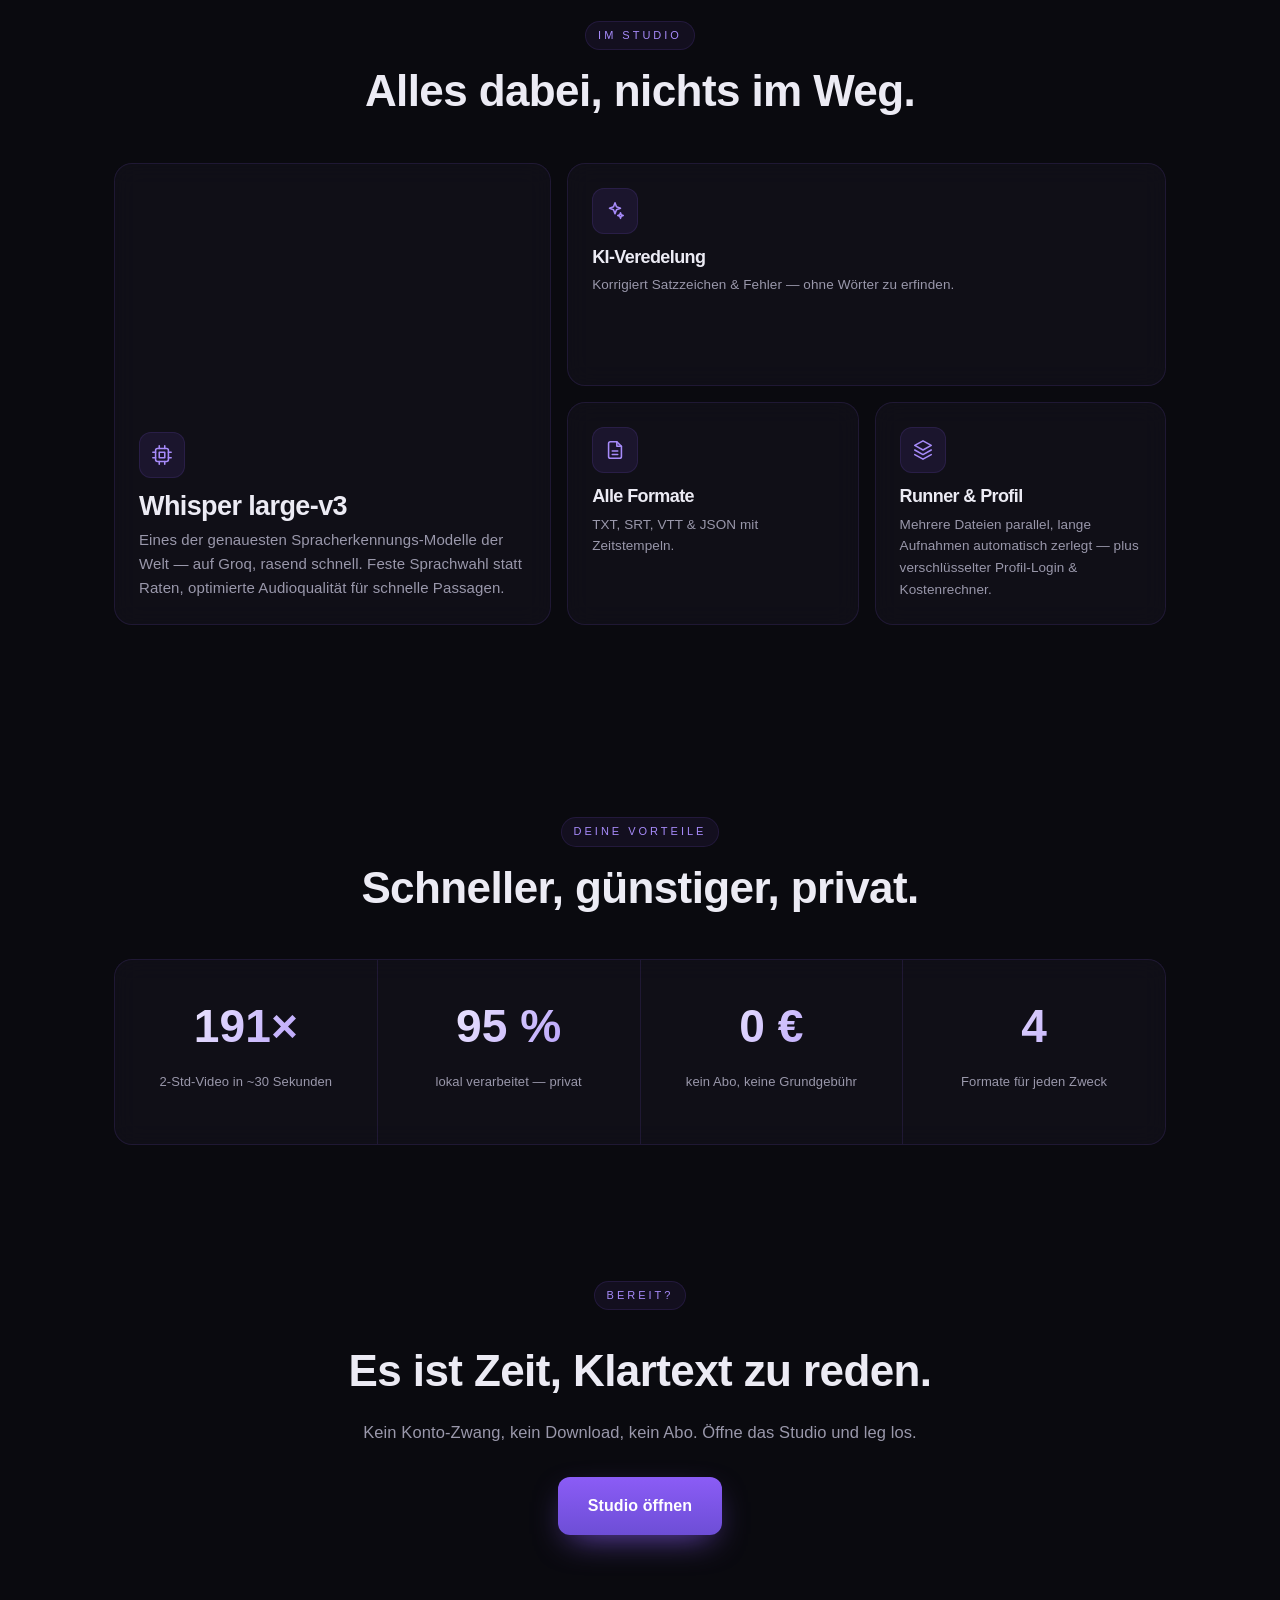
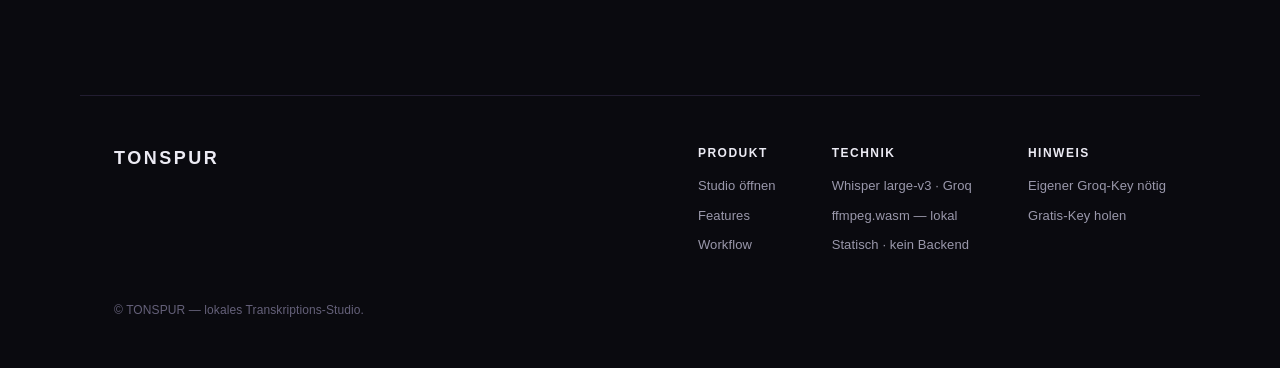
==== commit ff5b4e8f: "v10: value section back to 3 cards, animated timeline (traveling pulse + node glow) Co-Authored-By: " ====
--- a/index.html
+++ b/index.html
@@ -10,7 +10,7 @@
 <link rel="preconnect" href="https://api.fontshare.com">
 <link rel="preconnect" href="https://cdn.fontshare.com" crossorigin>
 <link href="https://api.fontshare.com/v2/css?f[]=clash-display@600,700&f[]=satoshi@400,500,700&display=swap" rel="stylesheet">
-<link rel="stylesheet" href="landing.css?v=9">
+<link rel="stylesheet" href="landing.css?v=10">
 </head>
 <body>
 <canvas id="bg" aria-hidden="true"></canvas>
@@ -66,21 +66,19 @@
     </div>
   </section>
 
-  <!-- VALUE ROW (no boxes) -->
-  <section class="valuerow reveal">
-    <div class="vitem">
-      <svg viewBox="0 0 24 24" class="i"><rect x="4" y="11" width="16" height="9" rx="2"/><path d="M8 11V7a4 4 0 0 1 8 0v4"/></svg>
-      <div><b>Lokal &amp; privat</b><span>Nur die komprimierte Tonspur geht an die KI.</span></div>
+  <!-- VALUE STRIP (boxes) -->
+  <section class="strip">
+    <div class="vcard reveal">
+      <span class="vi"><svg viewBox="0 0 24 24" class="i"><rect x="4" y="11" width="16" height="9" rx="2"/><path d="M8 11V7a4 4 0 0 1 8 0v4"/></svg></span>
+      <h3>Lokal &amp; privat</h3><p>Das Video bleibt auf deinem Gerät. Nur die komprimierte Tonspur geht an die KI — sonst nichts.</p>
     </div>
-    <span class="vdiv"></span>
-    <div class="vitem">
-      <svg viewBox="0 0 24 24" class="i"><circle cx="12" cy="12" r="9"/><path d="M15 9.5a3.5 3 0 0 0-3-1.5c-1.7 0-3 .9-3 2s1.3 2 3 2 3 1 3 2-1.3 2-3 2a3.5 3 0 0 1-3-1.5M12 6v1.5M12 16.5V18"/></svg>
-      <div><b>Kostenlos</b><span>Dein Groq-Key, großzügiger Free-Tier.</span></div>
+    <div class="vcard reveal">
+      <span class="vi"><svg viewBox="0 0 24 24" class="i"><circle cx="12" cy="12" r="9"/><path d="M15 9.5a3.5 3 0 0 0-3-1.5c-1.7 0-3 .9-3 2s1.3 2 3 2 3 1 3 2-1.3 2-3 2a3.5 3 0 0 1-3-1.5M12 6v1.5M12 16.5V18"/></svg></span>
+      <h3>Kostenlos</h3><p>Kein Abo. Du nutzt deinen eigenen Groq-Key mit großzügigem Free-Tier — danach Cent-Beträge.</p>
     </div>
-    <span class="vdiv"></span>
-    <div class="vitem">
-      <svg viewBox="0 0 24 24" class="i"><path d="M12 3l2 5 5 .5-3.8 3.3L16.5 17 12 14.2 7.5 17l1.3-5.2L5 8.5 10 8z"/></svg>
-      <div><b>Beste Qualität</b><span>large-v3 + KI-Veredelung.</span></div>
+    <div class="vcard reveal">
+      <span class="vi"><svg viewBox="0 0 24 24" class="i"><path d="M12 3l2 5 5 .5-3.8 3.3L16.5 17 12 14.2 7.5 17l1.3-5.2L5 8.5 10 8z"/></svg></span>
+      <h3>Beste Qualität</h3><p>Whisper large-v3 plus KI-Veredelung für Zeichensetzung, Groß-/Kleinschreibung und Korrekturen.</p>
     </div>
   </section>
 
--- a/landing.css
+++ b/landing.css
@@ -183,14 +183,24 @@
 
 /* timeline */
 .timeline{position:relative;display:grid;grid-template-columns:repeat(3,1fr);gap:24px;max-width:940px;margin:0 auto;padding-top:6px}
-.tl-line{position:absolute;top:34px;left:10%;right:10%;height:2px;background:linear-gradient(90deg,transparent,var(--accent-deep),var(--accent-2),transparent);opacity:.6}
+.tl-line{position:absolute;top:34px;left:10%;right:10%;height:2px;border-radius:2px;overflow:hidden;
+  background:linear-gradient(90deg,transparent,rgba(139,92,246,.4),rgba(167,139,250,.4),transparent)}
+.tl-line::after{content:"";position:absolute;top:0;left:0;height:100%;width:32%;border-radius:2px;
+  background:linear-gradient(90deg,transparent,var(--accent-2),#efe6ff,var(--accent-2),transparent);
+  box-shadow:0 0 12px var(--accent-2);animation:tlflow 3.6s ease-in-out infinite}
+@keyframes tlflow{0%{transform:translateX(-130%)}60%,100%{transform:translateX(340%)}}
 .tl-step{position:relative;text-align:center}
 .tl-step:nth-child(3){transform:translateY(-12px)}
 .tl-step:nth-child(4){transform:translateY(20px)}
 .tl-num{font-family:"Clash Display",sans-serif;font-weight:800;font-size:44px;line-height:1;display:block;
   background:linear-gradient(120deg,var(--accent-2),var(--accent));-webkit-background-clip:text;background-clip:text;color:transparent}
 .tl-node{display:block;width:14px;height:14px;border-radius:50%;margin:10px auto 16px;background:var(--accent);
-  box-shadow:0 0 0 5px rgba(139,92,246,.16),0 0 18px var(--accent)}
+  box-shadow:0 0 0 5px rgba(139,92,246,.16),0 0 18px var(--accent);animation:tlnode 3.6s ease-in-out infinite}
+.tl-step:nth-child(2) .tl-node{animation-delay:.1s}
+.tl-step:nth-child(3) .tl-node{animation-delay:1.3s}
+.tl-step:nth-child(4) .tl-node{animation-delay:2.5s}
+@keyframes tlnode{0%,100%{box-shadow:0 0 0 5px rgba(139,92,246,.14),0 0 14px rgba(139,92,246,.55);transform:scale(1)}
+  50%{box-shadow:0 0 0 9px rgba(139,92,246,.26),0 0 28px var(--accent-2);transform:scale(1.2)}}
 .tl-step h3{font-size:18px;margin-bottom:8px}
 .tl-step p{color:var(--mut);font-size:13.5px;margin:0 auto;max-width:260px}
 @media(max-width:760px){.timeline{grid-template-columns:1fr;gap:30px}.tl-line{display:none}.tl-step{transform:none!important}}
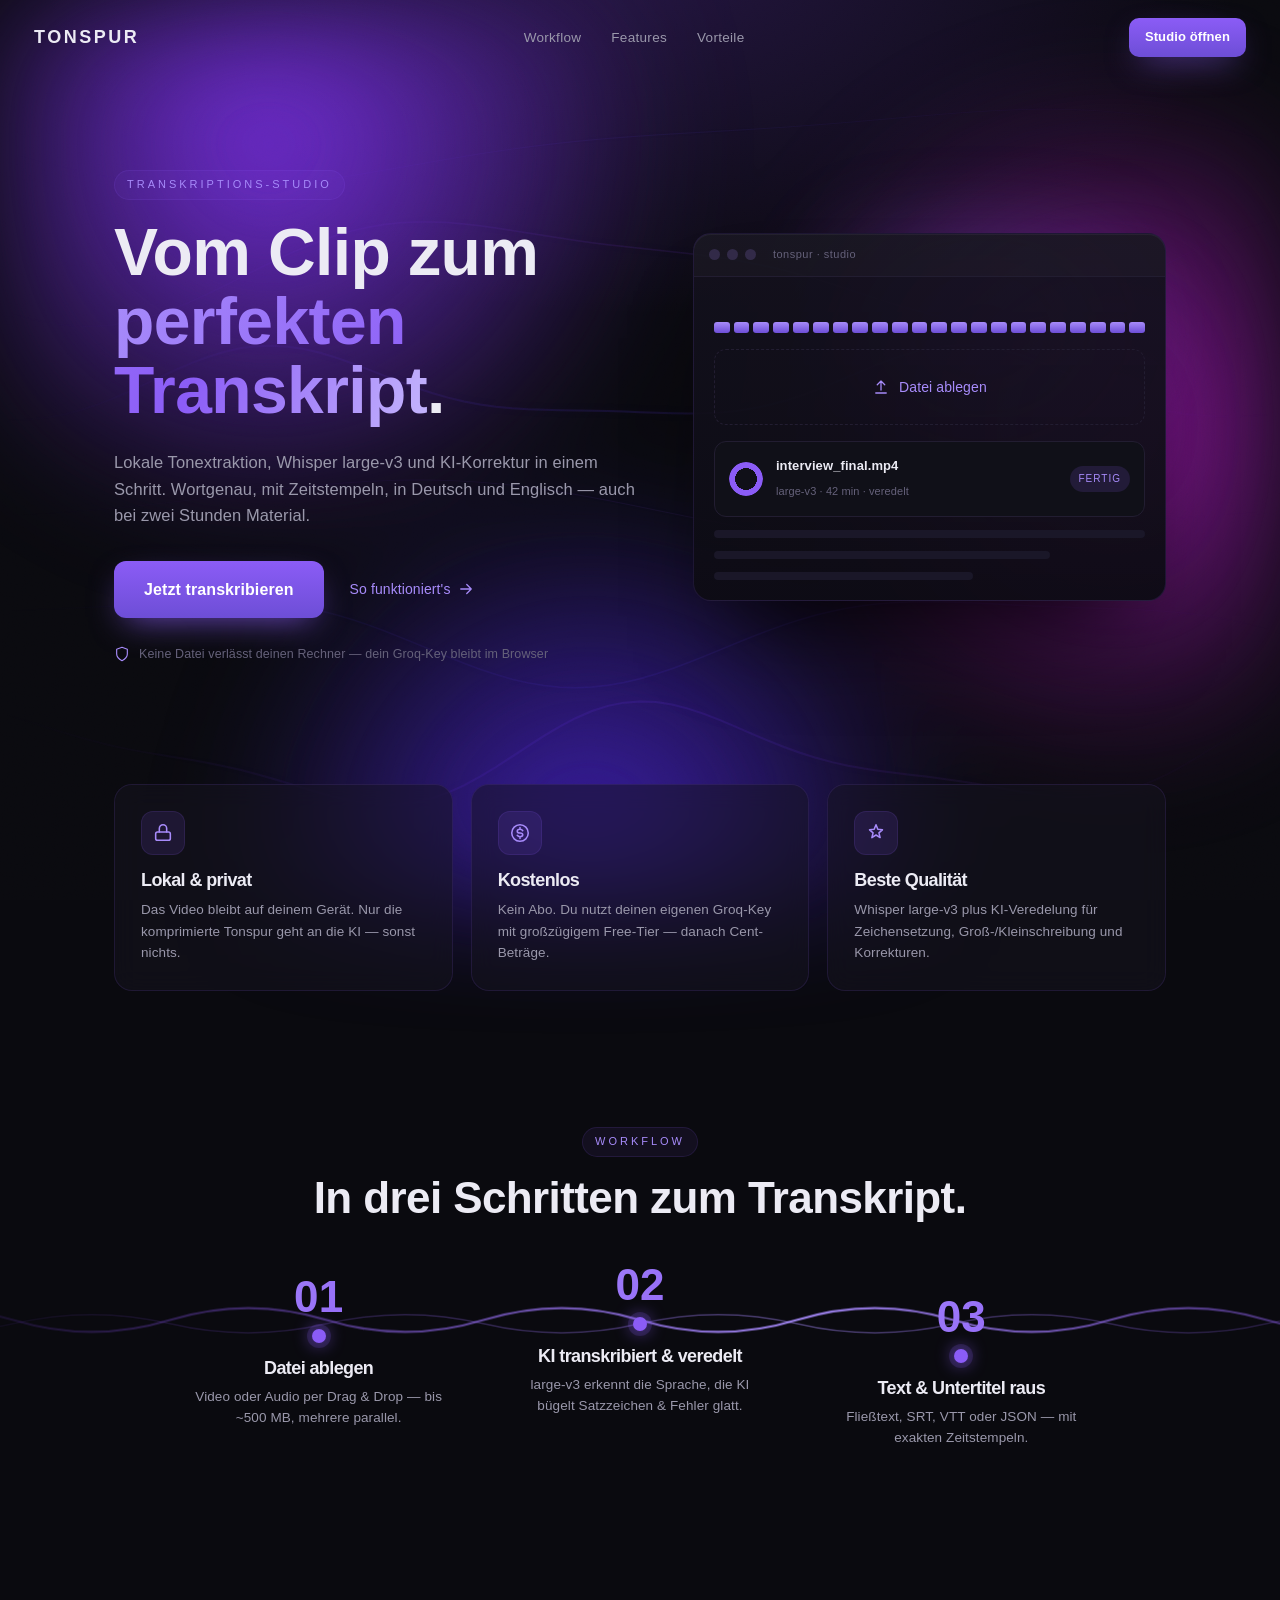
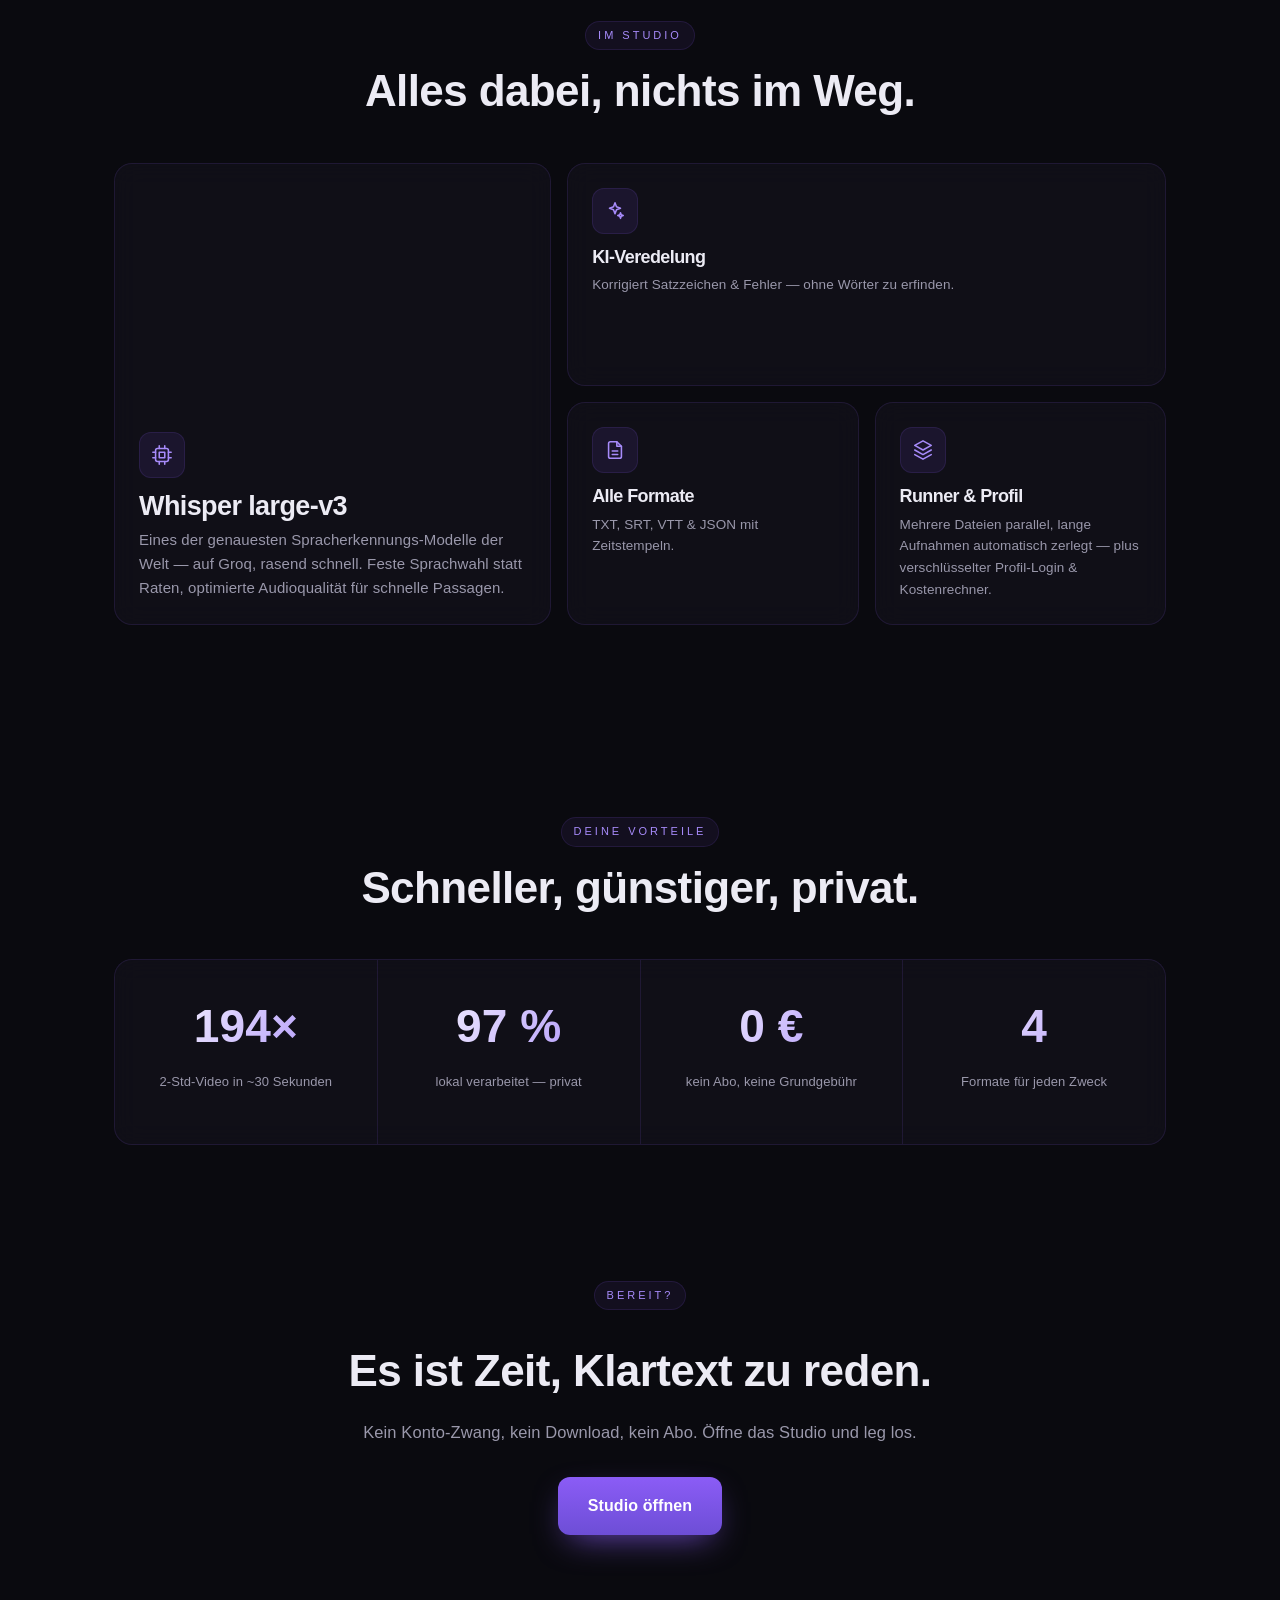
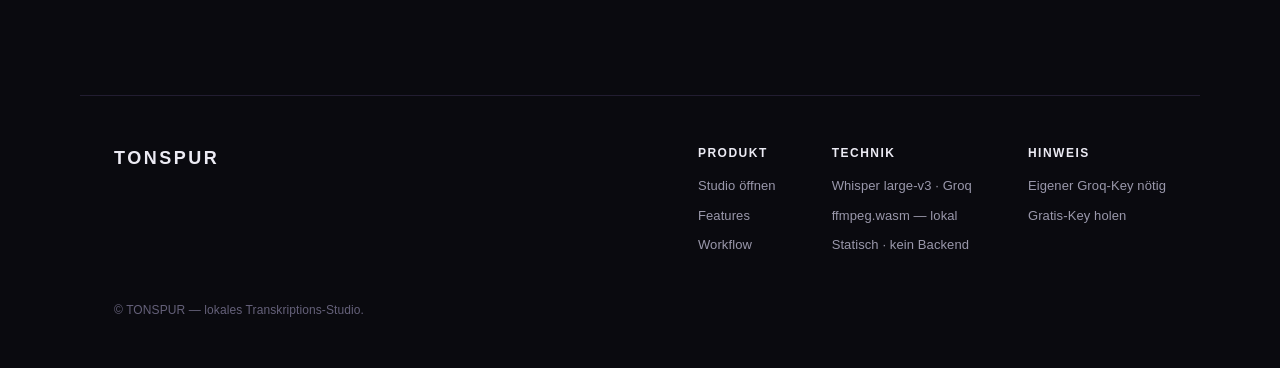
==== commit 8cef7dc5: "v12/v11: gate icon = animated TONSPUR soundbars (WAAPI keystroke motion); landing workflow uses flow" ====
--- a/index.html
+++ b/index.html
@@ -10,7 +10,7 @@
 <link rel="preconnect" href="https://api.fontshare.com">
 <link rel="preconnect" href="https://cdn.fontshare.com" crossorigin>
 <link href="https://api.fontshare.com/v2/css?f[]=clash-display@600,700&f[]=satoshi@400,500,700&display=swap" rel="stylesheet">
-<link rel="stylesheet" href="landing.css?v=10">
+<link rel="stylesheet" href="landing.css?v=11">
 </head>
 <body>
 <canvas id="bg" aria-hidden="true"></canvas>
@@ -89,7 +89,14 @@
       <h2>In drei Schritten zum Transkript.</h2>
     </div>
     <div class="timeline reveal">
-      <span class="tl-line"></span>
+      <svg class="tl-wave" viewBox="0 0 1200 72" preserveAspectRatio="none" aria-hidden="true">
+        <defs><linearGradient id="wv" x1="0" y1="0" x2="1" y2="0">
+          <stop offset="0" stop-color="#7c3aed" stop-opacity="0"/>
+          <stop offset=".5" stop-color="#a78bfa" stop-opacity=".95"/>
+          <stop offset="1" stop-color="#7c3aed" stop-opacity="0"/></linearGradient></defs>
+        <g class="wv-g wv-g2"><path d="M-400,40 q100,20 200,0 t200,0 t200,0 t200,0 t200,0 t200,0 t200,0 t200,0 t200,0 t200,0 t200,0 t200,0" fill="none" stroke="url(#wv)" stroke-width="1.6" stroke-opacity=".45"/></g>
+        <g class="wv-g"><path d="M-400,36 q100,-26 200,0 t200,0 t200,0 t200,0 t200,0 t200,0 t200,0 t200,0 t200,0 t200,0 t200,0 t200,0" fill="none" stroke="url(#wv)" stroke-width="2.5" stroke-linecap="round"/></g>
+      </svg>
       <div class="tl-step">
         <span class="tl-num">01</span><span class="tl-node"></span>
         <h3>Datei ablegen</h3><p>Video oder Audio per Drag &amp; Drop — bis ~500 MB, mehrere parallel.</p>
@@ -170,7 +177,7 @@
 
 </main>
 
-<script src="bg.js?v=9"></script>
-<script src="landing.js?v=9"></script>
+<script src="bg.js?v=11"></script>
+<script src="landing.js?v=11"></script>
 </body>
 </html>
--- a/landing.css
+++ b/landing.css
@@ -183,12 +183,11 @@
 
 /* timeline */
 .timeline{position:relative;display:grid;grid-template-columns:repeat(3,1fr);gap:24px;max-width:940px;margin:0 auto;padding-top:6px}
-.tl-line{position:absolute;top:34px;left:10%;right:10%;height:2px;border-radius:2px;overflow:hidden;
-  background:linear-gradient(90deg,transparent,rgba(139,92,246,.4),rgba(167,139,250,.4),transparent)}
-.tl-line::after{content:"";position:absolute;top:0;left:0;height:100%;width:32%;border-radius:2px;
-  background:linear-gradient(90deg,transparent,var(--accent-2),#efe6ff,var(--accent-2),transparent);
-  box-shadow:0 0 12px var(--accent-2);animation:tlflow 3.6s ease-in-out infinite}
-@keyframes tlflow{0%{transform:translateX(-130%)}60%,100%{transform:translateX(340%)}}
+.tl-wave{position:absolute;top:18px;left:0;right:0;width:100%;height:66px;z-index:0;pointer-events:none;overflow:visible}
+.tl-wave .wv-g{animation:wvflow 5s linear infinite;will-change:transform}
+.tl-wave .wv-g2{animation-duration:8.5s;animation-direction:reverse}
+@keyframes wvflow{from{transform:translateX(0)}to{transform:translateX(-400px)}}
+.tl-step{z-index:1}
 .tl-step{position:relative;text-align:center}
 .tl-step:nth-child(3){transform:translateY(-12px)}
 .tl-step:nth-child(4){transform:translateY(20px)}
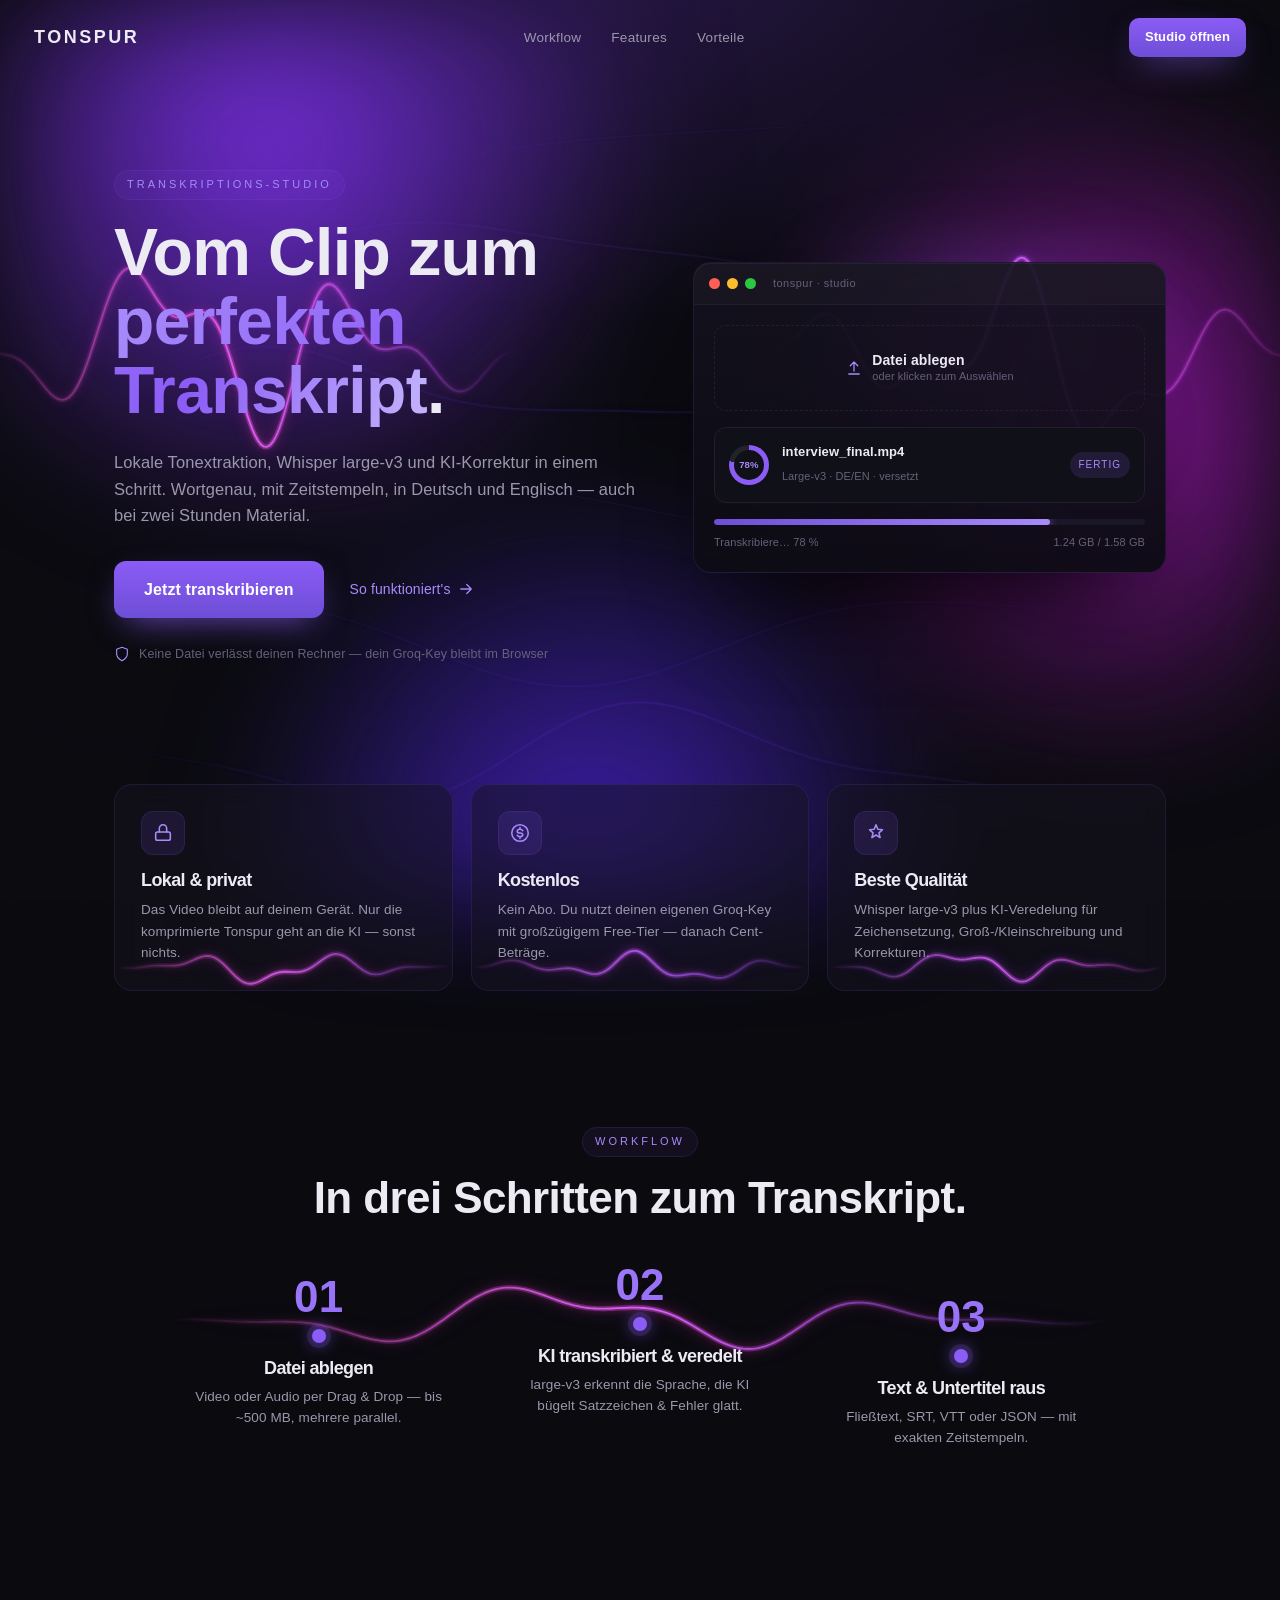
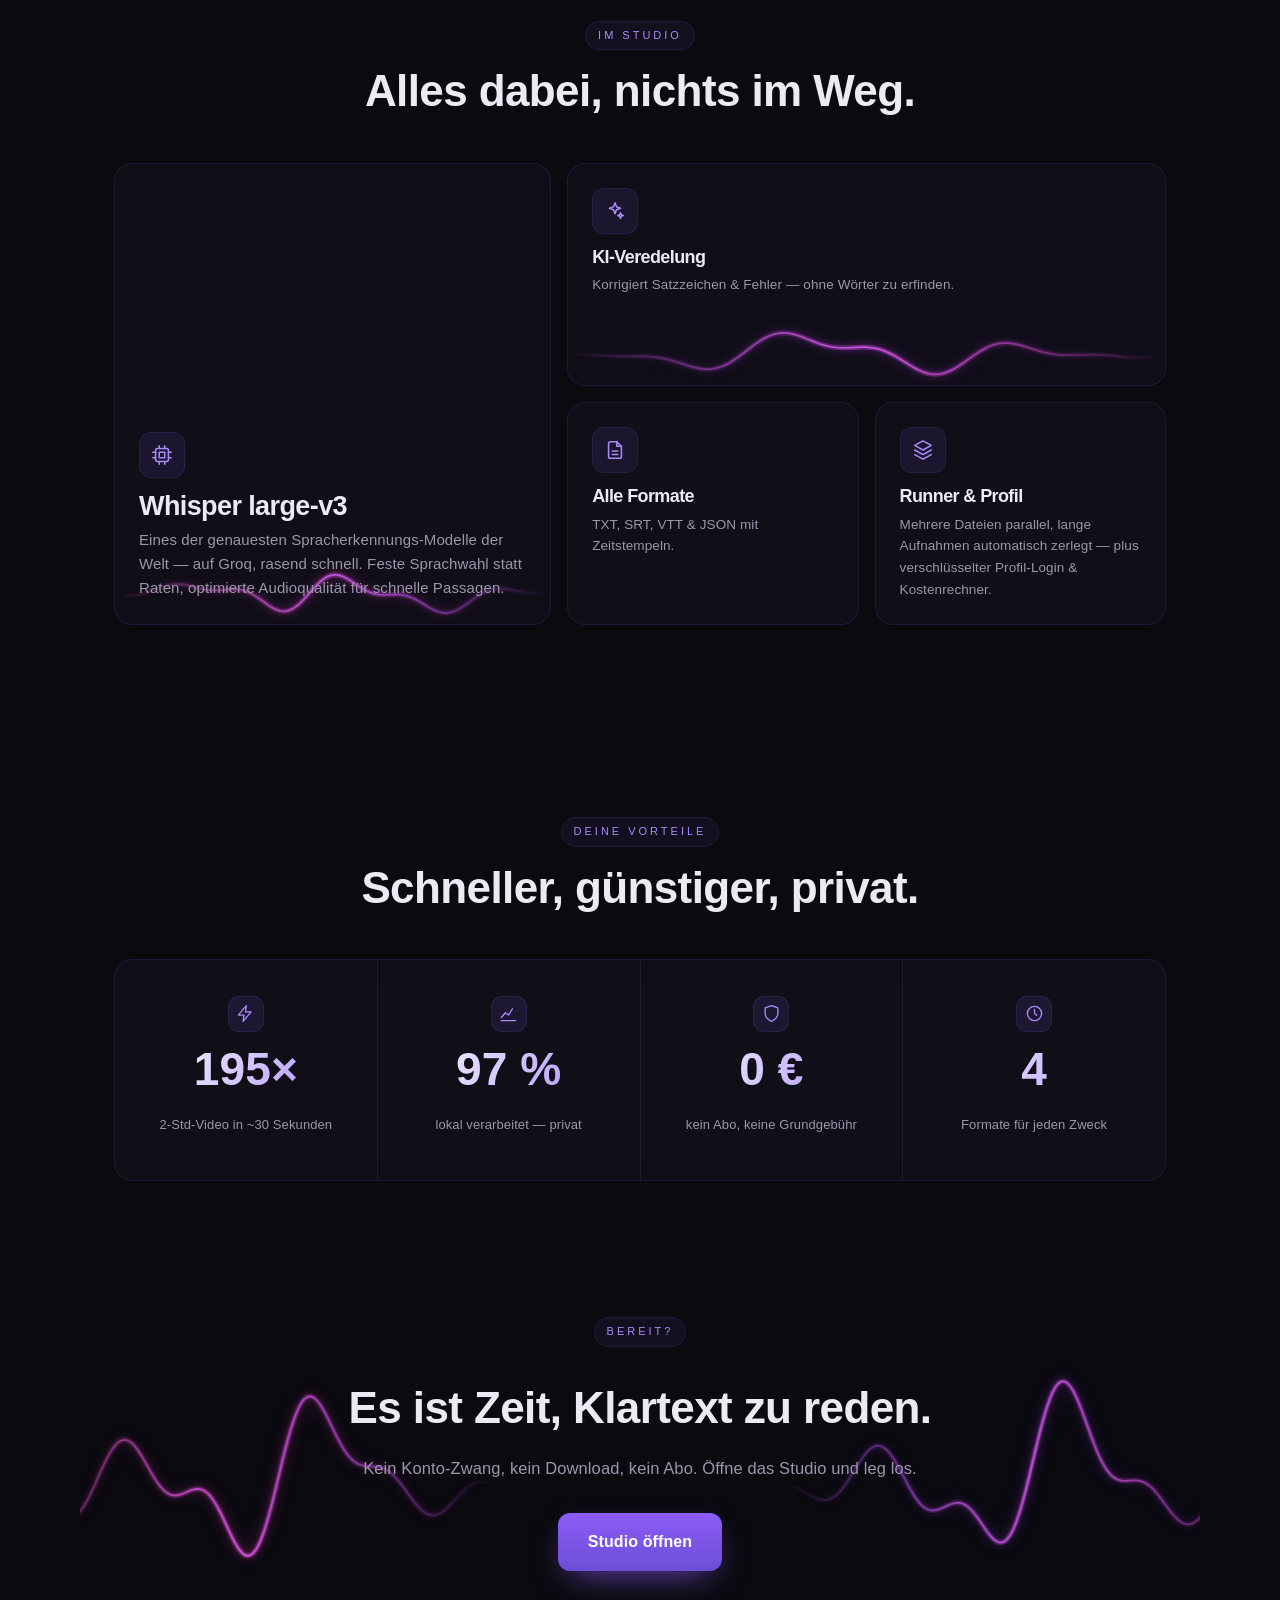
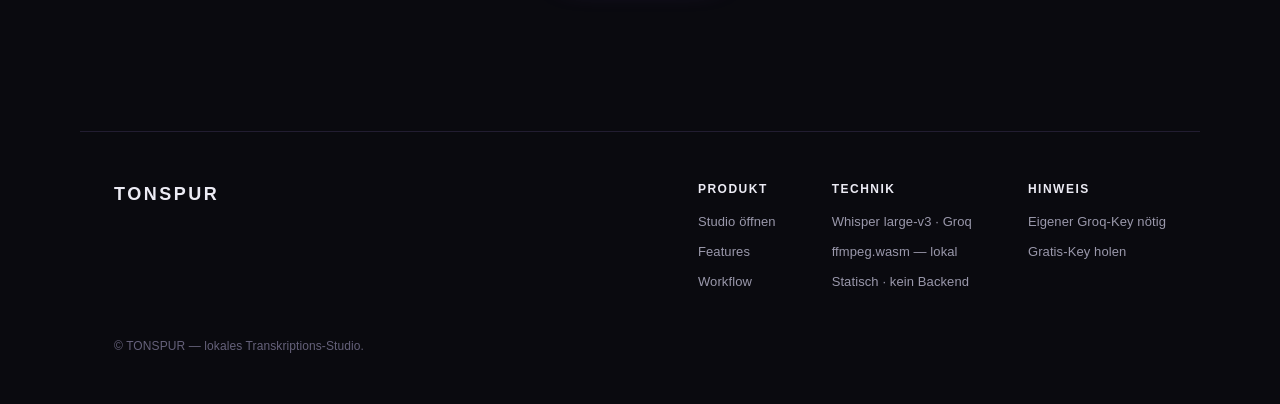
==== commit 28e0edd9: "v12 landing: audio-waveform motif everywhere (animated pink->violet waves at hero/CTA, mini-waves in" ====
--- a/index.html
+++ b/index.html
@@ -10,7 +10,7 @@
 <link rel="preconnect" href="https://api.fontshare.com">
 <link rel="preconnect" href="https://cdn.fontshare.com" crossorigin>
 <link href="https://api.fontshare.com/v2/css?f[]=clash-display@600,700&f[]=satoshi@400,500,700&display=swap" rel="stylesheet">
-<link rel="stylesheet" href="landing.css?v=11">
+<link rel="stylesheet" href="landing.css?v=12">
 </head>
 <body>
 <canvas id="bg" aria-hidden="true"></canvas>
@@ -32,6 +32,8 @@
 
   <!-- HERO -->
   <section class="hero">
+    <canvas class="wavefx hero-wave hero-wave-l" data-hue1="316" data-hue2="272" data-amp=".9" data-speed="1.1" aria-hidden="true"></canvas>
+    <canvas class="wavefx hero-wave hero-wave-r" data-hue1="276" data-hue2="305" data-amp=".82" data-speed=".9" aria-hidden="true"></canvas>
     <div class="hero-txt reveal">
       <div class="kicker">Transkriptions-Studio</div>
       <h1>Vom Clip zum<br><span class="grad">perfekten Transkript</span>.</h1>
@@ -51,16 +53,19 @@
     <div class="mock reveal" aria-hidden="true">
       <div class="mock-glow"></div>
       <div class="mock-win">
-        <div class="mock-chrome"><span></span><span></span><span></span><i>tonspur · studio</i></div>
+        <div class="mock-chrome"><span class="r"></span><span class="y"></span><span class="g"></span><i>tonspur · studio</i></div>
         <div class="mock-body">
-          <div class="mock-eq" id="mockEq"></div>
-          <div class="mock-drop"><svg viewBox="0 0 24 24" class="i"><path d="M12 16V4M7 9l5-5 5 5M5 20h14"/></svg> Datei ablegen</div>
+          <div class="mock-drop">
+            <svg viewBox="0 0 24 24" class="i"><path d="M12 16V4M7 9l5-5 5 5M5 20h14"/></svg>
+            <div><b>Datei ablegen</b><span>oder klicken zum Auswählen</span></div>
+          </div>
           <div class="mock-job">
-            <div class="mock-ring"></div>
-            <div class="mock-jt"><b>interview_final.mp4</b><span>large-v3 · 42 min · veredelt</span></div>
+            <div class="mock-ring78"><b>78%</b></div>
+            <div class="mock-jt"><b>interview_final.mp4</b><span>Large-v3 · DE/EN · versetzt</span></div>
             <div class="mock-badge">fertig</div>
           </div>
-          <div class="mock-line"></div><div class="mock-line s"></div><div class="mock-line m"></div>
+          <div class="mock-prog"><i></i></div>
+          <div class="mock-progrow"><span>Transkribiere… 78 %</span><span>1.24 GB / 1.58 GB</span></div>
         </div>
       </div>
     </div>
@@ -71,14 +76,17 @@
     <div class="vcard reveal">
       <span class="vi"><svg viewBox="0 0 24 24" class="i"><rect x="4" y="11" width="16" height="9" rx="2"/><path d="M8 11V7a4 4 0 0 1 8 0v4"/></svg></span>
       <h3>Lokal &amp; privat</h3><p>Das Video bleibt auf deinem Gerät. Nur die komprimierte Tonspur geht an die KI — sonst nichts.</p>
+      <canvas class="wavefx card-wave" data-hue1="312" data-hue2="266" data-amp=".7" data-speed="1" aria-hidden="true"></canvas>
     </div>
     <div class="vcard reveal">
       <span class="vi"><svg viewBox="0 0 24 24" class="i"><circle cx="12" cy="12" r="9"/><path d="M15 9.5a3.5 3 0 0 0-3-1.5c-1.7 0-3 .9-3 2s1.3 2 3 2 3 1 3 2-1.3 2-3 2a3.5 3 0 0 1-3-1.5M12 6v1.5M12 16.5V18"/></svg></span>
       <h3>Kostenlos</h3><p>Kein Abo. Du nutzt deinen eigenen Groq-Key mit großzügigem Free-Tier — danach Cent-Beträge.</p>
+      <canvas class="wavefx card-wave" data-hue1="288" data-hue2="262" data-amp=".7" data-speed=".85" aria-hidden="true"></canvas>
     </div>
     <div class="vcard reveal">
       <span class="vi"><svg viewBox="0 0 24 24" class="i"><path d="M12 3l2 5 5 .5-3.8 3.3L16.5 17 12 14.2 7.5 17l1.3-5.2L5 8.5 10 8z"/></svg></span>
       <h3>Beste Qualität</h3><p>Whisper large-v3 plus KI-Veredelung für Zeichensetzung, Groß-/Kleinschreibung und Korrekturen.</p>
+      <canvas class="wavefx card-wave" data-hue1="276" data-hue2="300" data-amp=".7" data-speed="1.1" aria-hidden="true"></canvas>
     </div>
   </section>
 
@@ -89,14 +97,7 @@
       <h2>In drei Schritten zum Transkript.</h2>
     </div>
     <div class="timeline reveal">
-      <svg class="tl-wave" viewBox="0 0 1200 72" preserveAspectRatio="none" aria-hidden="true">
-        <defs><linearGradient id="wv" x1="0" y1="0" x2="1" y2="0">
-          <stop offset="0" stop-color="#7c3aed" stop-opacity="0"/>
-          <stop offset=".5" stop-color="#a78bfa" stop-opacity=".95"/>
-          <stop offset="1" stop-color="#7c3aed" stop-opacity="0"/></linearGradient></defs>
-        <g class="wv-g wv-g2"><path d="M-400,40 q100,20 200,0 t200,0 t200,0 t200,0 t200,0 t200,0 t200,0 t200,0 t200,0 t200,0 t200,0 t200,0" fill="none" stroke="url(#wv)" stroke-width="1.6" stroke-opacity=".45"/></g>
-        <g class="wv-g"><path d="M-400,36 q100,-26 200,0 t200,0 t200,0 t200,0 t200,0 t200,0 t200,0 t200,0 t200,0 t200,0 t200,0 t200,0" fill="none" stroke="url(#wv)" stroke-width="2.5" stroke-linecap="round"/></g>
-      </svg>
+      <canvas class="wavefx tl-wavefx" data-hue1="314" data-hue2="264" data-amp=".95" data-speed="1.3" aria-hidden="true"></canvas>
       <div class="tl-step">
         <span class="tl-num">01</span><span class="tl-node"></span>
         <h3>Datei ablegen</h3><p>Video oder Audio per Drag &amp; Drop — bis ~500 MB, mehrere parallel.</p>
@@ -123,10 +124,12 @@
         <span class="fi"><svg viewBox="0 0 24 24" class="i"><rect x="5" y="5" width="14" height="14" rx="2"/><path d="M9 9h6v6H9zM2 9h3M2 15h3M19 9h3M19 15h3M9 2v3M15 2v3M9 19v3M15 19v3"/></svg></span>
         <h3>Whisper large-v3</h3>
         <p>Eines der genauesten Spracherkennungs-Modelle der Welt — auf Groq, rasend schnell. Feste Sprachwahl statt Raten, optimierte Audioqualität für schnelle Passagen.</p>
+        <canvas class="wavefx tile-wave" data-hue1="312" data-hue2="266" data-amp=".8" data-speed="1.05" aria-hidden="true"></canvas>
       </div>
       <div class="tile">
         <span class="fi"><svg viewBox="0 0 24 24" class="i"><path d="M12 3l1.6 4.4L18 9l-4.4 1.6L12 15l-1.6-4.4L6 9l4.4-1.6zM18 14l.8 2.2L21 17l-2.2.8L18 20l-.8-2.2L15 17l2.2-.8z"/></svg></span>
         <h3>KI-Veredelung</h3><p>Korrigiert Satzzeichen &amp; Fehler — ohne Wörter zu erfinden.</p>
+        <canvas class="wavefx tile-wave" data-hue1="284" data-hue2="305" data-amp=".8" data-speed=".95" aria-hidden="true"></canvas>
       </div>
       <div class="tile">
         <span class="fi"><svg viewBox="0 0 24 24" class="i"><path d="M14 3H7a2 2 0 0 0-2 2v14a2 2 0 0 0 2 2h10a2 2 0 0 0 2-2V8z"/><path d="M14 3v5h5M9 13h6M9 17h6"/></svg></span>
@@ -146,15 +149,17 @@
       <h2>Schneller, günstiger, privat.</h2>
     </div>
     <div class="statband reveal">
-      <div class="statseg"><div class="num" data-count="200" data-suffix="×">0</div><div class="lab">2-Std-Video in ~30&nbsp;Sekunden</div></div>
-      <div class="statseg"><div class="num" data-count="100" data-suffix=" %">0</div><div class="lab">lokal verarbeitet — privat</div></div>
-      <div class="statseg"><div class="num" data-count="0" data-suffix=" €">0</div><div class="lab">kein Abo, keine Grundgebühr</div></div>
-      <div class="statseg"><div class="num" data-count="4">0</div><div class="lab">Formate für jeden Zweck</div></div>
+      <div class="statseg"><span class="stat-ic"><svg viewBox="0 0 24 24" class="i"><path d="M13 2 3 14h7l-1 8 10-12h-7z"/></svg></span><div class="num" data-count="200" data-suffix="×">0</div><div class="lab">2-Std-Video in ~30&nbsp;Sekunden</div></div>
+      <div class="statseg"><span class="stat-ic"><svg viewBox="0 0 24 24" class="i"><path d="M3 17l5-6 4 3 5-8M3 21h18"/></svg></span><div class="num" data-count="100" data-suffix=" %">0</div><div class="lab">lokal verarbeitet — privat</div></div>
+      <div class="statseg"><span class="stat-ic"><svg viewBox="0 0 24 24" class="i"><path d="M12 22s8-4 8-10V5l-8-3-8 3v7c0 6 8 10 8 10z"/></svg></span><div class="num" data-count="0" data-suffix=" €">0</div><div class="lab">kein Abo, keine Grundgebühr</div></div>
+      <div class="statseg"><span class="stat-ic"><svg viewBox="0 0 24 24" class="i"><circle cx="12" cy="12" r="9"/><path d="M12 7v5l3 2"/></svg></span><div class="num" data-count="4">0</div><div class="lab">Formate für jeden Zweck</div></div>
     </div>
   </section>
 
   <!-- FINAL CTA -->
   <section class="section center cta-final">
+    <canvas class="wavefx cta-wave cta-wave-l" data-hue1="316" data-hue2="272" data-amp=".9" data-speed="1" aria-hidden="true"></canvas>
+    <canvas class="wavefx cta-wave cta-wave-r" data-hue1="276" data-hue2="305" data-amp=".9" data-speed=".88" aria-hidden="true"></canvas>
     <div class="reveal">
       <div class="kicker">Bereit?</div>
       <h2 class="big">Es ist Zeit, Klartext zu reden.</h2>
@@ -177,7 +182,8 @@
 
 </main>
 
-<script src="bg.js?v=11"></script>
-<script src="landing.js?v=11"></script>
+<script src="bg.js?v=12"></script>
+<script src="waves.js?v=12"></script>
+<script src="landing.js?v=12"></script>
 </body>
 </html>
--- a/landing.css
+++ b/landing.css
@@ -232,6 +232,56 @@
 /* footer wordmark */
 .foot-top{align-items:flex-start}
 
+/* ===================== v12 waveform motif ===================== */
+.wavefx{display:block;pointer-events:none}
+
+/* hero side waves */
+.hero{position:relative}
+.hero-wave{position:absolute;top:46%;transform:translateY(-50%);width:48%;height:300px;z-index:0;opacity:.95}
+.hero-wave-l{left:-9%}
+.hero-wave-r{right:-9%}
+.hero-txt,.hero .mock{position:relative;z-index:2}
+@media(max-width:900px){.hero-wave{height:170px;opacity:.5;width:80%}.hero-wave-l{left:-20%;top:18%}.hero-wave-r{right:-20%;top:auto;bottom:0;transform:none}}
+
+/* value-card mini waves */
+.vcard{position:relative;overflow:hidden}
+.vcard>*{position:relative;z-index:1}
+.card-wave{position:absolute;left:0;right:0;bottom:-6px;width:100%;height:58px;z-index:0!important;opacity:.9}
+
+/* feature-tile waves */
+.tile{position:relative;overflow:hidden}
+.tile>*{position:relative;z-index:1}
+.tile-wave{position:absolute;left:0;right:0;bottom:-6px;width:100%;height:72px;z-index:0!important;opacity:.85}
+
+/* workflow waveform connector */
+.tl-wavefx{position:absolute;top:6px;left:0;right:0;width:100%;height:90px;z-index:0}
+
+/* final-cta side waves */
+.cta-final{position:relative;overflow:hidden}
+.cta-wave{position:absolute;top:50%;transform:translateY(-50%);width:44%;height:240px;z-index:0;opacity:.9}
+.cta-wave-l{left:-7%}
+.cta-wave-r{right:-7%}
+.cta-final .reveal{position:relative;z-index:2}
+@media(max-width:900px){.cta-wave{height:150px;opacity:.5;width:75%}.cta-wave-l{left:-22%}.cta-wave-r{right:-22%}}
+
+/* stat icons */
+.stat-ic{display:inline-grid;place-items:center;width:36px;height:36px;margin:0 auto 14px;border-radius:11px;
+  background:rgba(139,92,246,.12);border:1px solid var(--line);color:var(--accent-2);font-size:19px}
+
+/* mockup detail */
+.mock-chrome span.r{background:#ff5f57}.mock-chrome span.y{background:#febc2e}.mock-chrome span.g{background:#28c840}
+.mock-drop{text-align:left}
+.mock-drop>div{display:flex;flex-direction:column;line-height:1.25}
+.mock-drop b{font-family:"Clash Display",sans-serif;font-size:14px;color:var(--cream)}
+.mock-drop span{font-size:11px;color:var(--mut2)}
+.mock-ring78{width:40px;height:40px;border-radius:50%;flex:none;display:grid;place-items:center;position:relative;
+  background:conic-gradient(var(--accent) 78%, rgba(255,255,255,.08) 0)}
+.mock-ring78::after{content:"";position:absolute;width:30px;height:30px;border-radius:50%;background:var(--ink2)}
+.mock-ring78 b{position:relative;z-index:1;font-size:9.5px;color:var(--accent-2);font-weight:700}
+.mock-prog{height:6px;border-radius:6px;background:#1a1728;overflow:hidden;margin-top:16px}
+.mock-prog i{display:block;height:100%;width:78%;border-radius:6px;background:linear-gradient(90deg,var(--accent-deep),var(--accent-2));box-shadow:0 0 10px var(--accent)}
+.mock-progrow{display:flex;justify-content:space-between;margin-top:9px;font-size:11px;color:var(--mut2)}
+
 @media(prefers-reduced-motion:reduce){
   *{animation:none!important}
   .reveal{opacity:1;transform:none;transition:none}
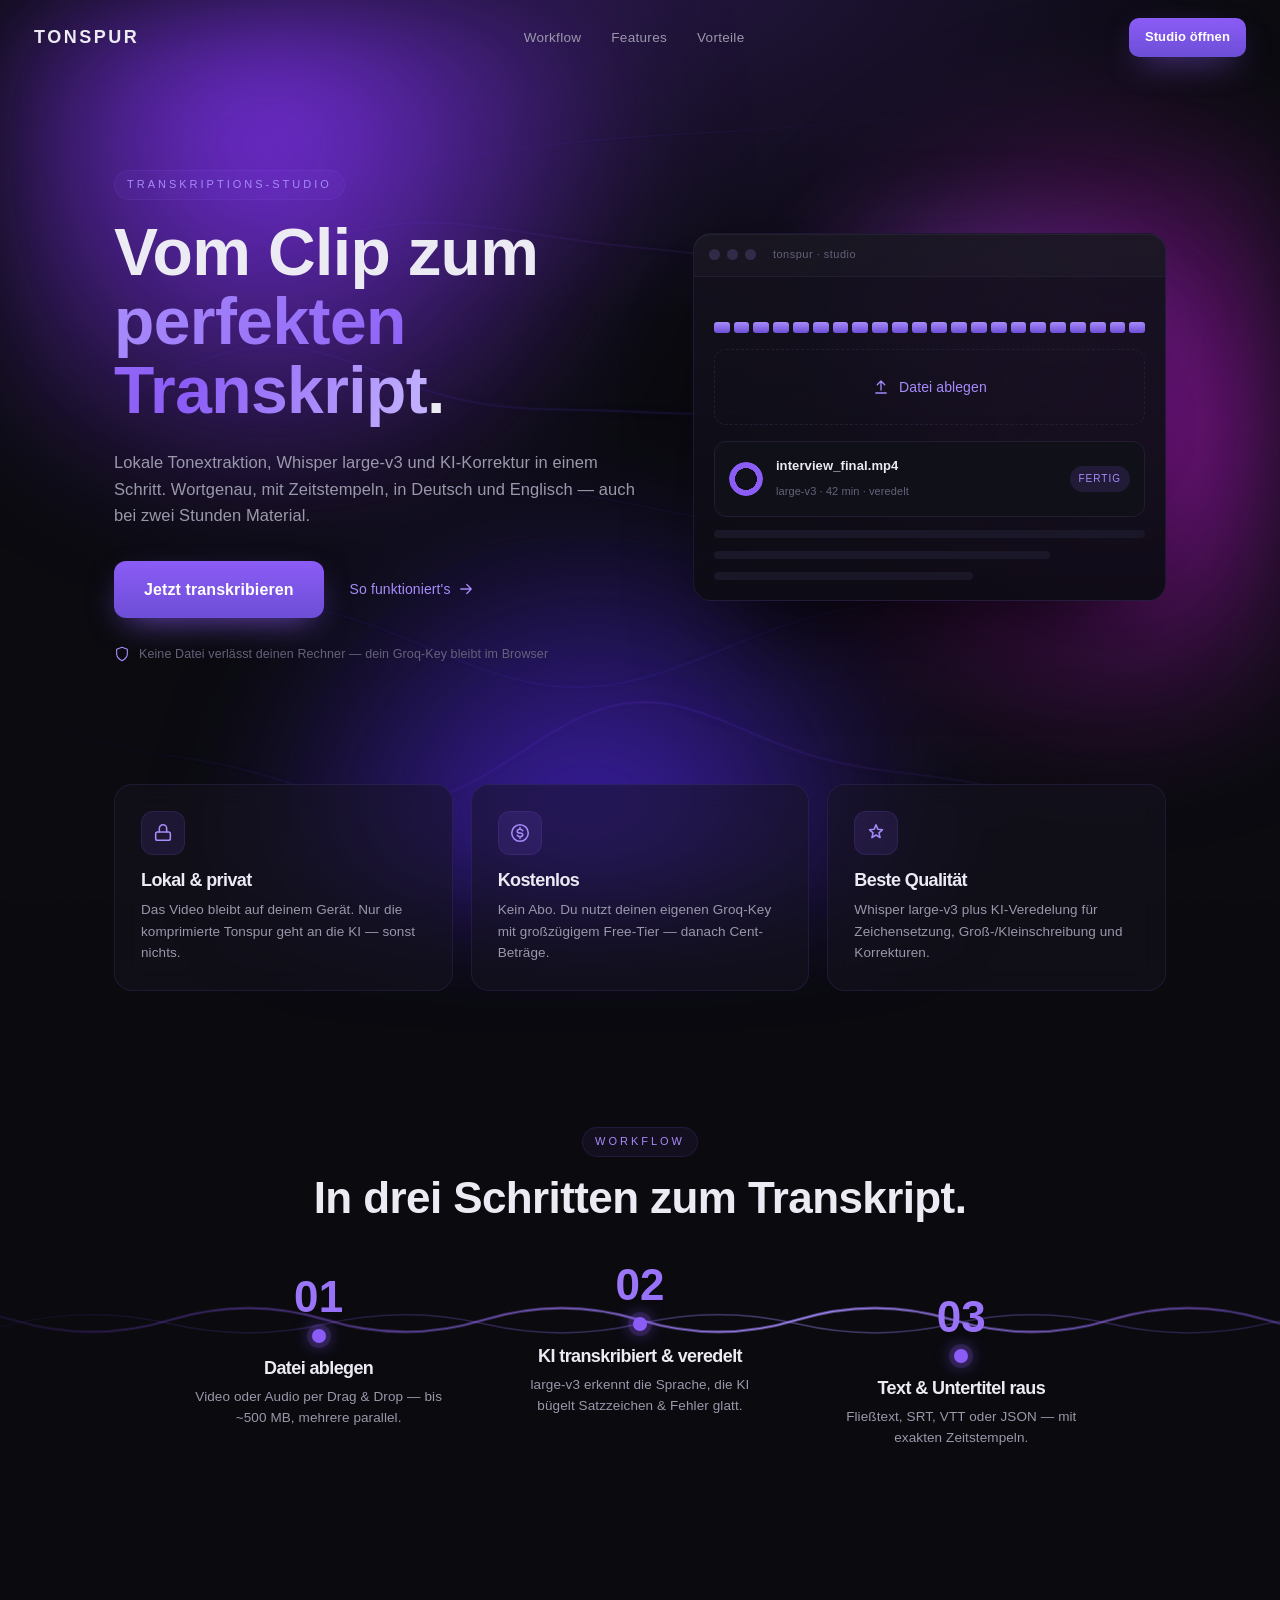
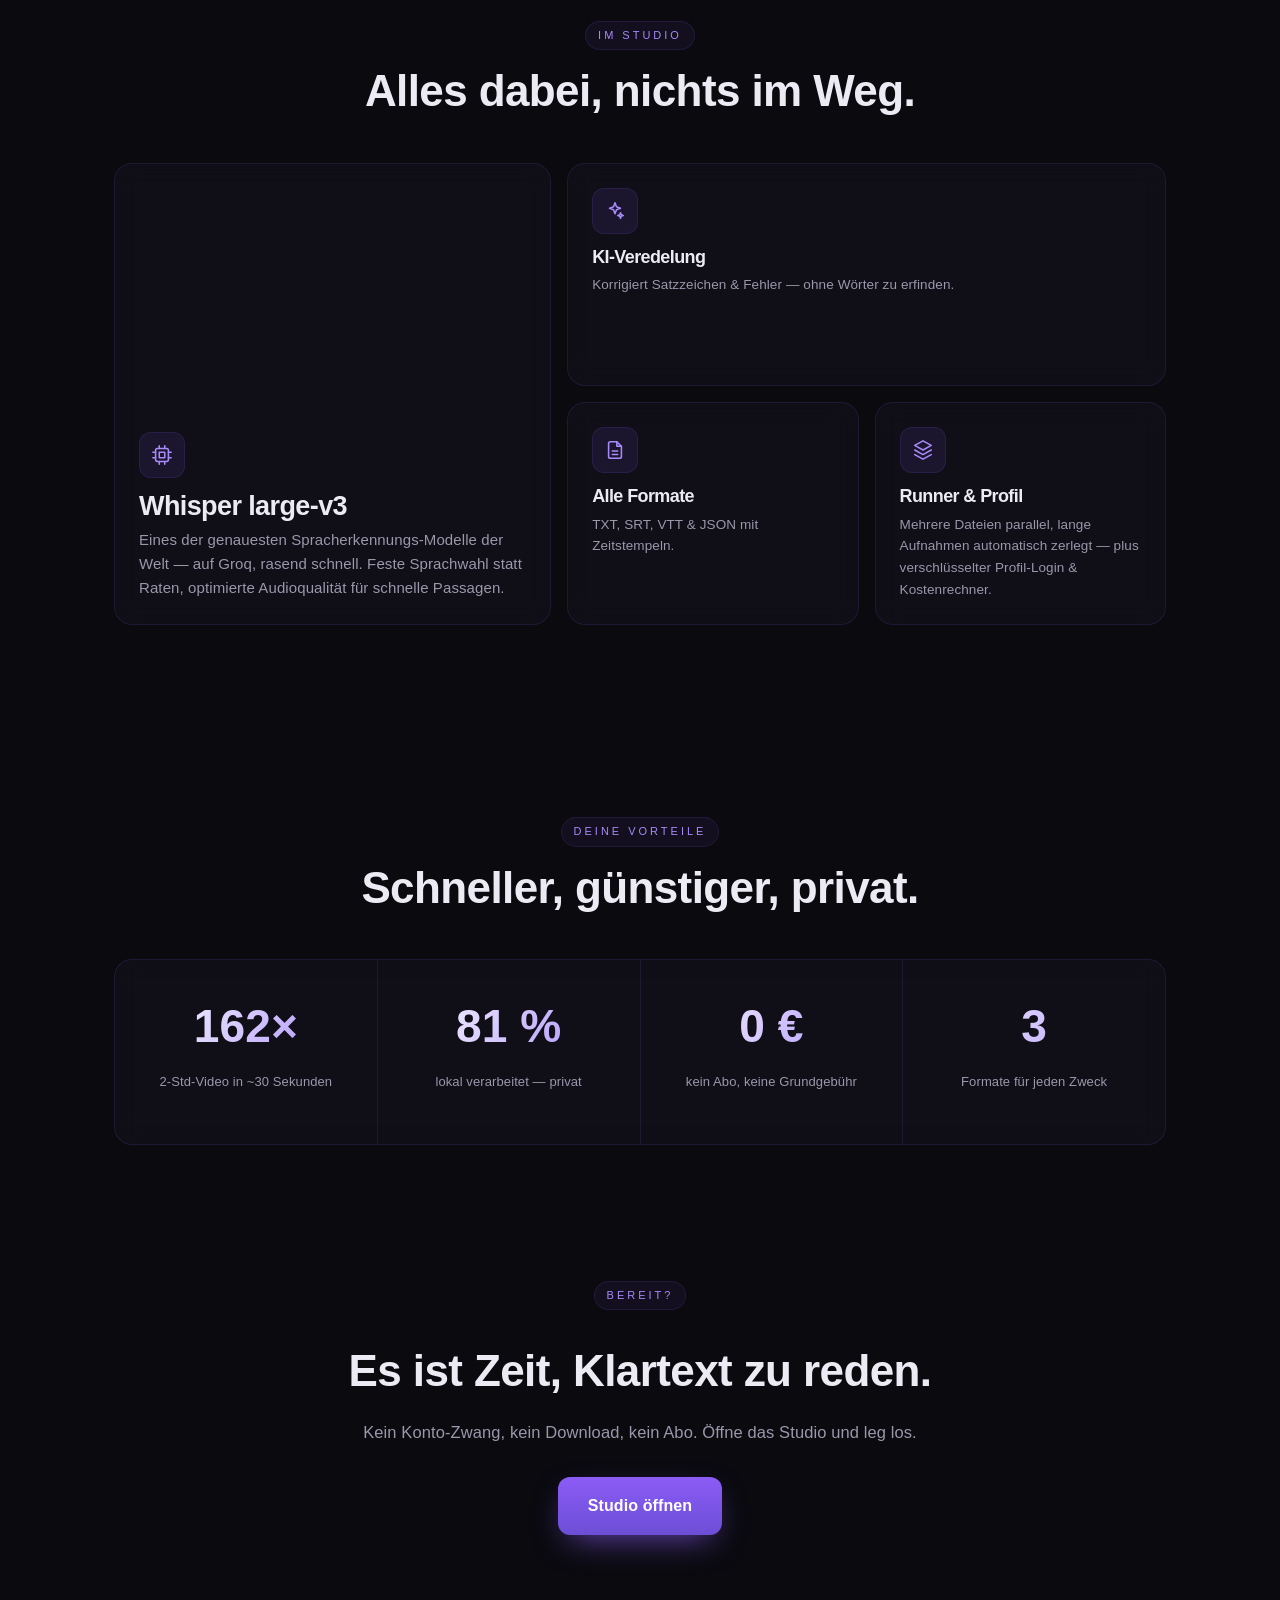
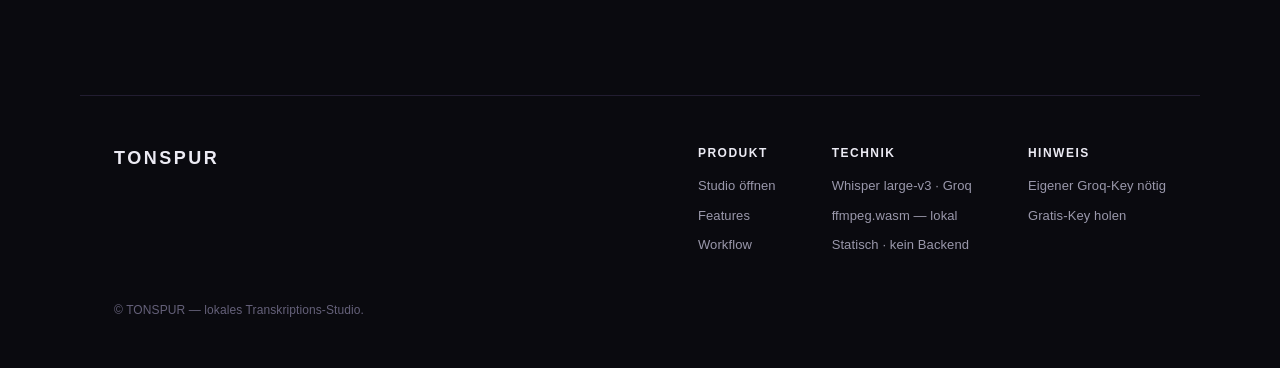
==== commit 82f3204e: "Revert "v12 landing: audio-waveform motif everywhere (animated pink->violet waves at hero/CTA, mini-" ====
--- a/index.html
+++ b/index.html
@@ -10,7 +10,7 @@
 <link rel="preconnect" href="https://api.fontshare.com">
 <link rel="preconnect" href="https://cdn.fontshare.com" crossorigin>
 <link href="https://api.fontshare.com/v2/css?f[]=clash-display@600,700&f[]=satoshi@400,500,700&display=swap" rel="stylesheet">
-<link rel="stylesheet" href="landing.css?v=12">
+<link rel="stylesheet" href="landing.css?v=11">
 </head>
 <body>
 <canvas id="bg" aria-hidden="true"></canvas>
@@ -32,8 +32,6 @@
 
   <!-- HERO -->
   <section class="hero">
-    <canvas class="wavefx hero-wave hero-wave-l" data-hue1="316" data-hue2="272" data-amp=".9" data-speed="1.1" aria-hidden="true"></canvas>
-    <canvas class="wavefx hero-wave hero-wave-r" data-hue1="276" data-hue2="305" data-amp=".82" data-speed=".9" aria-hidden="true"></canvas>
     <div class="hero-txt reveal">
       <div class="kicker">Transkriptions-Studio</div>
       <h1>Vom Clip zum<br><span class="grad">perfekten Transkript</span>.</h1>
@@ -53,19 +51,16 @@
     <div class="mock reveal" aria-hidden="true">
       <div class="mock-glow"></div>
       <div class="mock-win">
-        <div class="mock-chrome"><span class="r"></span><span class="y"></span><span class="g"></span><i>tonspur · studio</i></div>
+        <div class="mock-chrome"><span></span><span></span><span></span><i>tonspur · studio</i></div>
         <div class="mock-body">
-          <div class="mock-drop">
-            <svg viewBox="0 0 24 24" class="i"><path d="M12 16V4M7 9l5-5 5 5M5 20h14"/></svg>
-            <div><b>Datei ablegen</b><span>oder klicken zum Auswählen</span></div>
-          </div>
+          <div class="mock-eq" id="mockEq"></div>
+          <div class="mock-drop"><svg viewBox="0 0 24 24" class="i"><path d="M12 16V4M7 9l5-5 5 5M5 20h14"/></svg> Datei ablegen</div>
           <div class="mock-job">
-            <div class="mock-ring78"><b>78%</b></div>
-            <div class="mock-jt"><b>interview_final.mp4</b><span>Large-v3 · DE/EN · versetzt</span></div>
+            <div class="mock-ring"></div>
+            <div class="mock-jt"><b>interview_final.mp4</b><span>large-v3 · 42 min · veredelt</span></div>
             <div class="mock-badge">fertig</div>
           </div>
-          <div class="mock-prog"><i></i></div>
-          <div class="mock-progrow"><span>Transkribiere… 78 %</span><span>1.24 GB / 1.58 GB</span></div>
+          <div class="mock-line"></div><div class="mock-line s"></div><div class="mock-line m"></div>
         </div>
       </div>
     </div>
@@ -76,17 +71,14 @@
     <div class="vcard reveal">
       <span class="vi"><svg viewBox="0 0 24 24" class="i"><rect x="4" y="11" width="16" height="9" rx="2"/><path d="M8 11V7a4 4 0 0 1 8 0v4"/></svg></span>
       <h3>Lokal &amp; privat</h3><p>Das Video bleibt auf deinem Gerät. Nur die komprimierte Tonspur geht an die KI — sonst nichts.</p>
-      <canvas class="wavefx card-wave" data-hue1="312" data-hue2="266" data-amp=".7" data-speed="1" aria-hidden="true"></canvas>
     </div>
     <div class="vcard reveal">
       <span class="vi"><svg viewBox="0 0 24 24" class="i"><circle cx="12" cy="12" r="9"/><path d="M15 9.5a3.5 3 0 0 0-3-1.5c-1.7 0-3 .9-3 2s1.3 2 3 2 3 1 3 2-1.3 2-3 2a3.5 3 0 0 1-3-1.5M12 6v1.5M12 16.5V18"/></svg></span>
       <h3>Kostenlos</h3><p>Kein Abo. Du nutzt deinen eigenen Groq-Key mit großzügigem Free-Tier — danach Cent-Beträge.</p>
-      <canvas class="wavefx card-wave" data-hue1="288" data-hue2="262" data-amp=".7" data-speed=".85" aria-hidden="true"></canvas>
     </div>
     <div class="vcard reveal">
       <span class="vi"><svg viewBox="0 0 24 24" class="i"><path d="M12 3l2 5 5 .5-3.8 3.3L16.5 17 12 14.2 7.5 17l1.3-5.2L5 8.5 10 8z"/></svg></span>
       <h3>Beste Qualität</h3><p>Whisper large-v3 plus KI-Veredelung für Zeichensetzung, Groß-/Kleinschreibung und Korrekturen.</p>
-      <canvas class="wavefx card-wave" data-hue1="276" data-hue2="300" data-amp=".7" data-speed="1.1" aria-hidden="true"></canvas>
     </div>
   </section>
 
@@ -97,7 +89,14 @@
       <h2>In drei Schritten zum Transkript.</h2>
     </div>
     <div class="timeline reveal">
-      <canvas class="wavefx tl-wavefx" data-hue1="314" data-hue2="264" data-amp=".95" data-speed="1.3" aria-hidden="true"></canvas>
+      <svg class="tl-wave" viewBox="0 0 1200 72" preserveAspectRatio="none" aria-hidden="true">
+        <defs><linearGradient id="wv" x1="0" y1="0" x2="1" y2="0">
+          <stop offset="0" stop-color="#7c3aed" stop-opacity="0"/>
+          <stop offset=".5" stop-color="#a78bfa" stop-opacity=".95"/>
+          <stop offset="1" stop-color="#7c3aed" stop-opacity="0"/></linearGradient></defs>
+        <g class="wv-g wv-g2"><path d="M-400,40 q100,20 200,0 t200,0 t200,0 t200,0 t200,0 t200,0 t200,0 t200,0 t200,0 t200,0 t200,0 t200,0" fill="none" stroke="url(#wv)" stroke-width="1.6" stroke-opacity=".45"/></g>
+        <g class="wv-g"><path d="M-400,36 q100,-26 200,0 t200,0 t200,0 t200,0 t200,0 t200,0 t200,0 t200,0 t200,0 t200,0 t200,0 t200,0" fill="none" stroke="url(#wv)" stroke-width="2.5" stroke-linecap="round"/></g>
+      </svg>
       <div class="tl-step">
         <span class="tl-num">01</span><span class="tl-node"></span>
         <h3>Datei ablegen</h3><p>Video oder Audio per Drag &amp; Drop — bis ~500 MB, mehrere parallel.</p>
@@ -124,12 +123,10 @@
         <span class="fi"><svg viewBox="0 0 24 24" class="i"><rect x="5" y="5" width="14" height="14" rx="2"/><path d="M9 9h6v6H9zM2 9h3M2 15h3M19 9h3M19 15h3M9 2v3M15 2v3M9 19v3M15 19v3"/></svg></span>
         <h3>Whisper large-v3</h3>
         <p>Eines der genauesten Spracherkennungs-Modelle der Welt — auf Groq, rasend schnell. Feste Sprachwahl statt Raten, optimierte Audioqualität für schnelle Passagen.</p>
-        <canvas class="wavefx tile-wave" data-hue1="312" data-hue2="266" data-amp=".8" data-speed="1.05" aria-hidden="true"></canvas>
       </div>
       <div class="tile">
         <span class="fi"><svg viewBox="0 0 24 24" class="i"><path d="M12 3l1.6 4.4L18 9l-4.4 1.6L12 15l-1.6-4.4L6 9l4.4-1.6zM18 14l.8 2.2L21 17l-2.2.8L18 20l-.8-2.2L15 17l2.2-.8z"/></svg></span>
         <h3>KI-Veredelung</h3><p>Korrigiert Satzzeichen &amp; Fehler — ohne Wörter zu erfinden.</p>
-        <canvas class="wavefx tile-wave" data-hue1="284" data-hue2="305" data-amp=".8" data-speed=".95" aria-hidden="true"></canvas>
       </div>
       <div class="tile">
         <span class="fi"><svg viewBox="0 0 24 24" class="i"><path d="M14 3H7a2 2 0 0 0-2 2v14a2 2 0 0 0 2 2h10a2 2 0 0 0 2-2V8z"/><path d="M14 3v5h5M9 13h6M9 17h6"/></svg></span>
@@ -149,17 +146,15 @@
       <h2>Schneller, günstiger, privat.</h2>
     </div>
     <div class="statband reveal">
-      <div class="statseg"><span class="stat-ic"><svg viewBox="0 0 24 24" class="i"><path d="M13 2 3 14h7l-1 8 10-12h-7z"/></svg></span><div class="num" data-count="200" data-suffix="×">0</div><div class="lab">2-Std-Video in ~30&nbsp;Sekunden</div></div>
-      <div class="statseg"><span class="stat-ic"><svg viewBox="0 0 24 24" class="i"><path d="M3 17l5-6 4 3 5-8M3 21h18"/></svg></span><div class="num" data-count="100" data-suffix=" %">0</div><div class="lab">lokal verarbeitet — privat</div></div>
-      <div class="statseg"><span class="stat-ic"><svg viewBox="0 0 24 24" class="i"><path d="M12 22s8-4 8-10V5l-8-3-8 3v7c0 6 8 10 8 10z"/></svg></span><div class="num" data-count="0" data-suffix=" €">0</div><div class="lab">kein Abo, keine Grundgebühr</div></div>
-      <div class="statseg"><span class="stat-ic"><svg viewBox="0 0 24 24" class="i"><circle cx="12" cy="12" r="9"/><path d="M12 7v5l3 2"/></svg></span><div class="num" data-count="4">0</div><div class="lab">Formate für jeden Zweck</div></div>
+      <div class="statseg"><div class="num" data-count="200" data-suffix="×">0</div><div class="lab">2-Std-Video in ~30&nbsp;Sekunden</div></div>
+      <div class="statseg"><div class="num" data-count="100" data-suffix=" %">0</div><div class="lab">lokal verarbeitet — privat</div></div>
+      <div class="statseg"><div class="num" data-count="0" data-suffix=" €">0</div><div class="lab">kein Abo, keine Grundgebühr</div></div>
+      <div class="statseg"><div class="num" data-count="4">0</div><div class="lab">Formate für jeden Zweck</div></div>
     </div>
   </section>
 
   <!-- FINAL CTA -->
   <section class="section center cta-final">
-    <canvas class="wavefx cta-wave cta-wave-l" data-hue1="316" data-hue2="272" data-amp=".9" data-speed="1" aria-hidden="true"></canvas>
-    <canvas class="wavefx cta-wave cta-wave-r" data-hue1="276" data-hue2="305" data-amp=".9" data-speed=".88" aria-hidden="true"></canvas>
     <div class="reveal">
       <div class="kicker">Bereit?</div>
       <h2 class="big">Es ist Zeit, Klartext zu reden.</h2>
@@ -182,8 +177,7 @@
 
 </main>
 
-<script src="bg.js?v=12"></script>
-<script src="waves.js?v=12"></script>
-<script src="landing.js?v=12"></script>
+<script src="bg.js?v=11"></script>
+<script src="landing.js?v=11"></script>
 </body>
 </html>
--- a/landing.css
+++ b/landing.css
@@ -232,56 +232,6 @@
 /* footer wordmark */
 .foot-top{align-items:flex-start}
 
-/* ===================== v12 waveform motif ===================== */
-.wavefx{display:block;pointer-events:none}
-
-/* hero side waves */
-.hero{position:relative}
-.hero-wave{position:absolute;top:46%;transform:translateY(-50%);width:48%;height:300px;z-index:0;opacity:.95}
-.hero-wave-l{left:-9%}
-.hero-wave-r{right:-9%}
-.hero-txt,.hero .mock{position:relative;z-index:2}
-@media(max-width:900px){.hero-wave{height:170px;opacity:.5;width:80%}.hero-wave-l{left:-20%;top:18%}.hero-wave-r{right:-20%;top:auto;bottom:0;transform:none}}
-
-/* value-card mini waves */
-.vcard{position:relative;overflow:hidden}
-.vcard>*{position:relative;z-index:1}
-.card-wave{position:absolute;left:0;right:0;bottom:-6px;width:100%;height:58px;z-index:0!important;opacity:.9}
-
-/* feature-tile waves */
-.tile{position:relative;overflow:hidden}
-.tile>*{position:relative;z-index:1}
-.tile-wave{position:absolute;left:0;right:0;bottom:-6px;width:100%;height:72px;z-index:0!important;opacity:.85}
-
-/* workflow waveform connector */
-.tl-wavefx{position:absolute;top:6px;left:0;right:0;width:100%;height:90px;z-index:0}
-
-/* final-cta side waves */
-.cta-final{position:relative;overflow:hidden}
-.cta-wave{position:absolute;top:50%;transform:translateY(-50%);width:44%;height:240px;z-index:0;opacity:.9}
-.cta-wave-l{left:-7%}
-.cta-wave-r{right:-7%}
-.cta-final .reveal{position:relative;z-index:2}
-@media(max-width:900px){.cta-wave{height:150px;opacity:.5;width:75%}.cta-wave-l{left:-22%}.cta-wave-r{right:-22%}}
-
-/* stat icons */
-.stat-ic{display:inline-grid;place-items:center;width:36px;height:36px;margin:0 auto 14px;border-radius:11px;
-  background:rgba(139,92,246,.12);border:1px solid var(--line);color:var(--accent-2);font-size:19px}
-
-/* mockup detail */
-.mock-chrome span.r{background:#ff5f57}.mock-chrome span.y{background:#febc2e}.mock-chrome span.g{background:#28c840}
-.mock-drop{text-align:left}
-.mock-drop>div{display:flex;flex-direction:column;line-height:1.25}
-.mock-drop b{font-family:"Clash Display",sans-serif;font-size:14px;color:var(--cream)}
-.mock-drop span{font-size:11px;color:var(--mut2)}
-.mock-ring78{width:40px;height:40px;border-radius:50%;flex:none;display:grid;place-items:center;position:relative;
-  background:conic-gradient(var(--accent) 78%, rgba(255,255,255,.08) 0)}
-.mock-ring78::after{content:"";position:absolute;width:30px;height:30px;border-radius:50%;background:var(--ink2)}
-.mock-ring78 b{position:relative;z-index:1;font-size:9.5px;color:var(--accent-2);font-weight:700}
-.mock-prog{height:6px;border-radius:6px;background:#1a1728;overflow:hidden;margin-top:16px}
-.mock-prog i{display:block;height:100%;width:78%;border-radius:6px;background:linear-gradient(90deg,var(--accent-deep),var(--accent-2));box-shadow:0 0 10px var(--accent)}
-.mock-progrow{display:flex;justify-content:space-between;margin-top:9px;font-size:11px;color:var(--mut2)}
-
 @media(prefers-reduced-motion:reduce){
   *{animation:none!important}
   .reveal{opacity:1;transform:none;transition:none}
